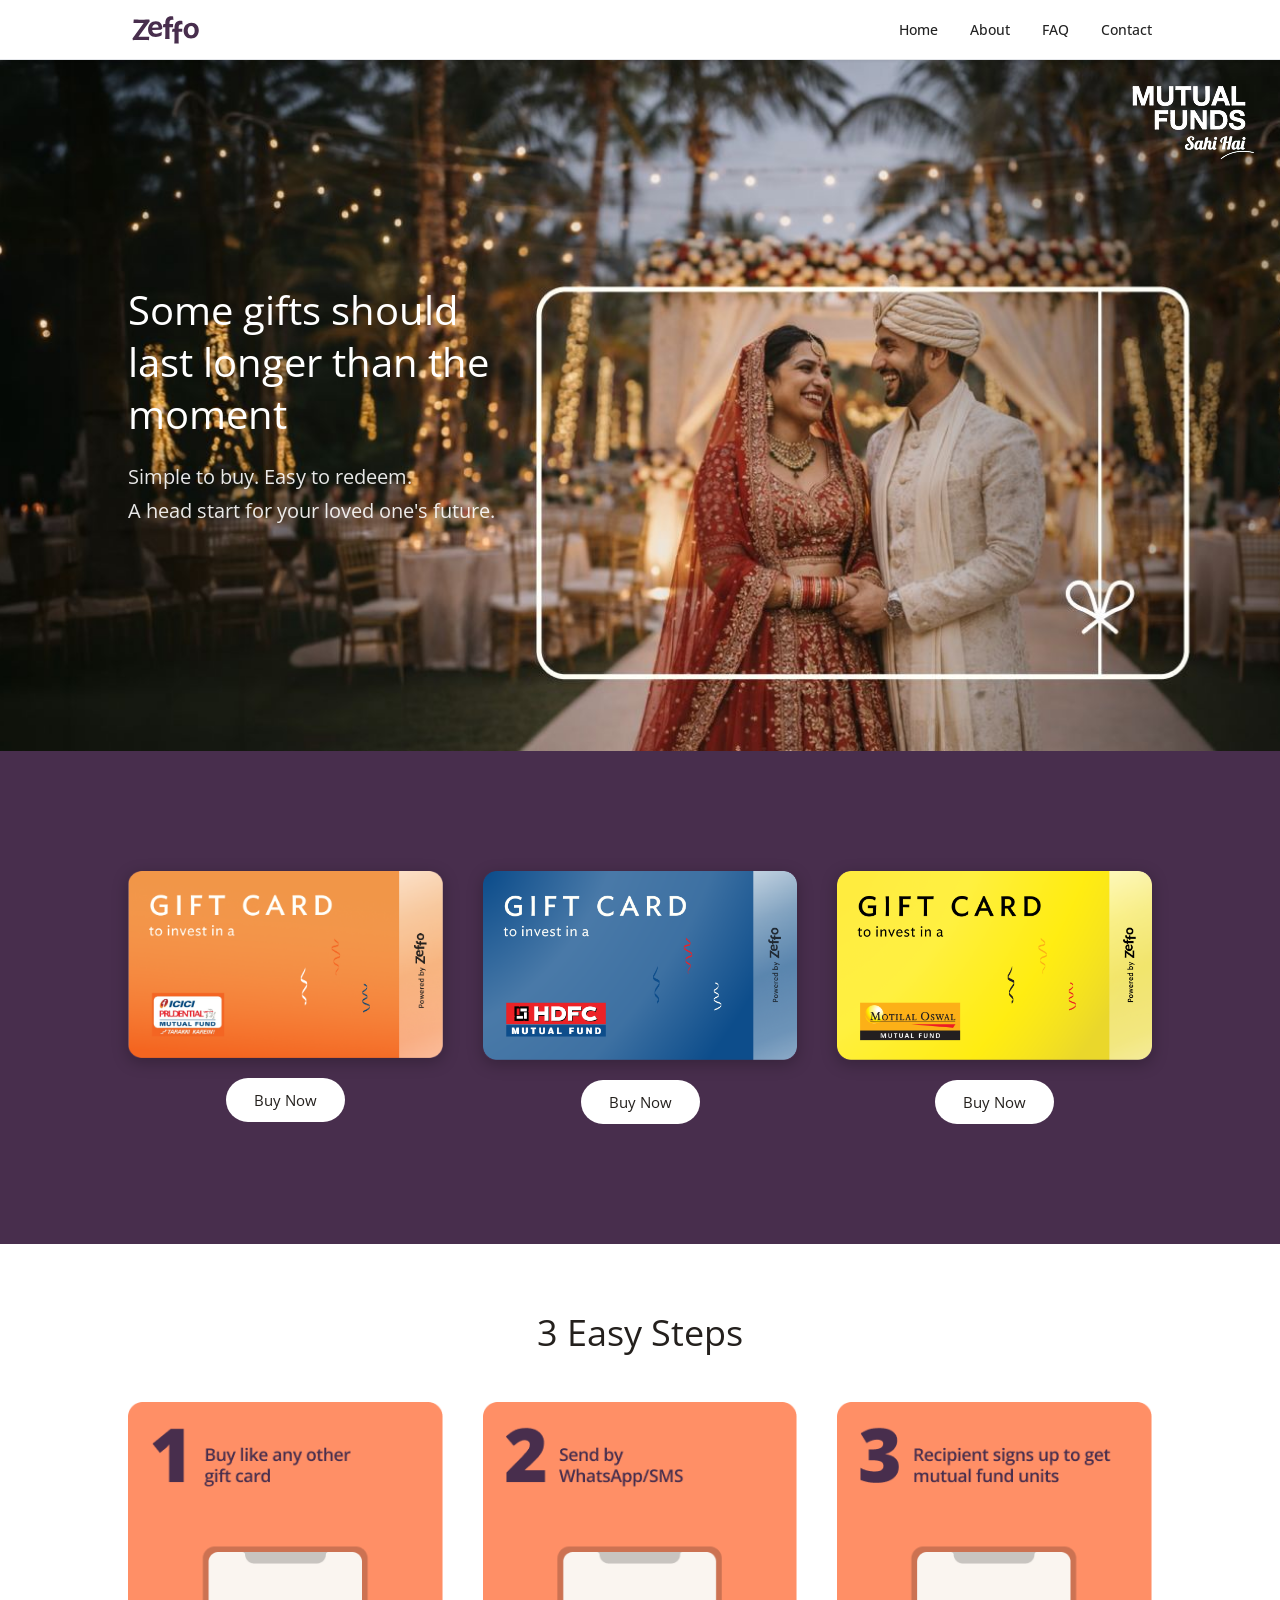
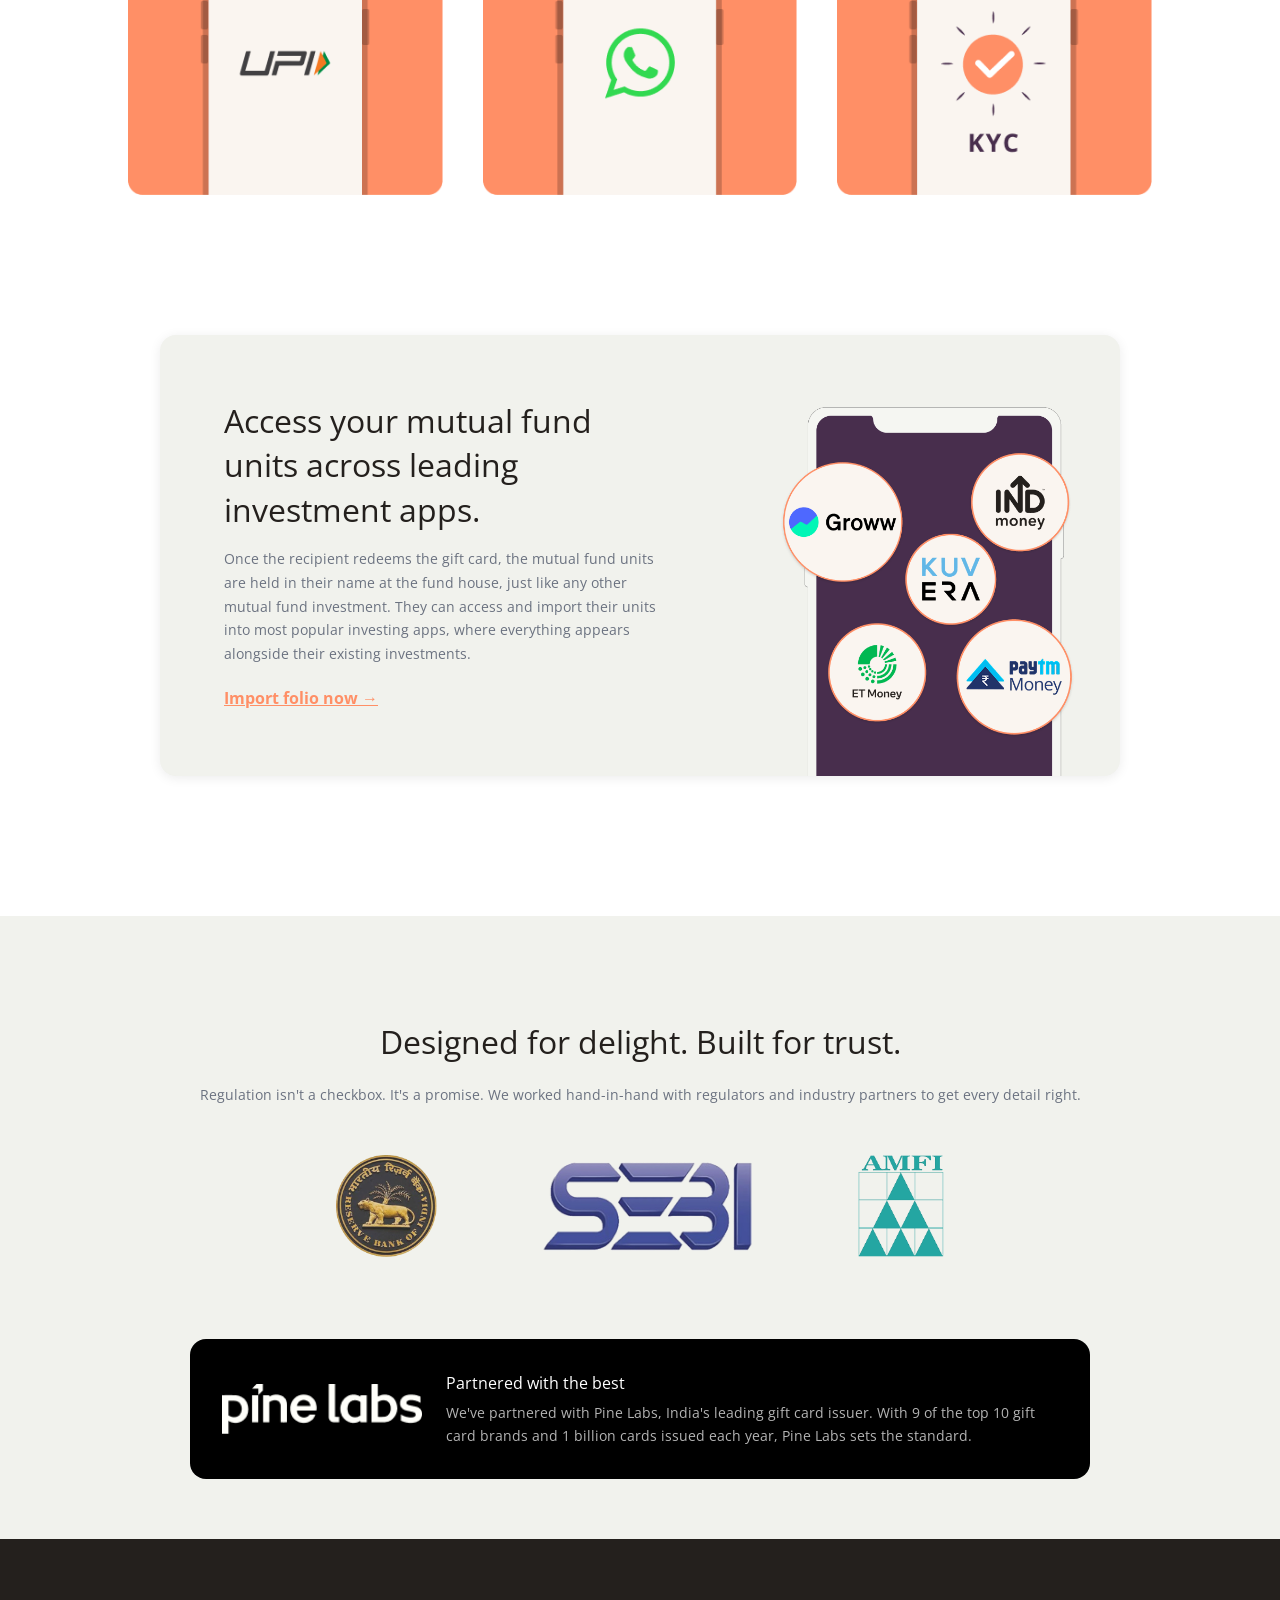
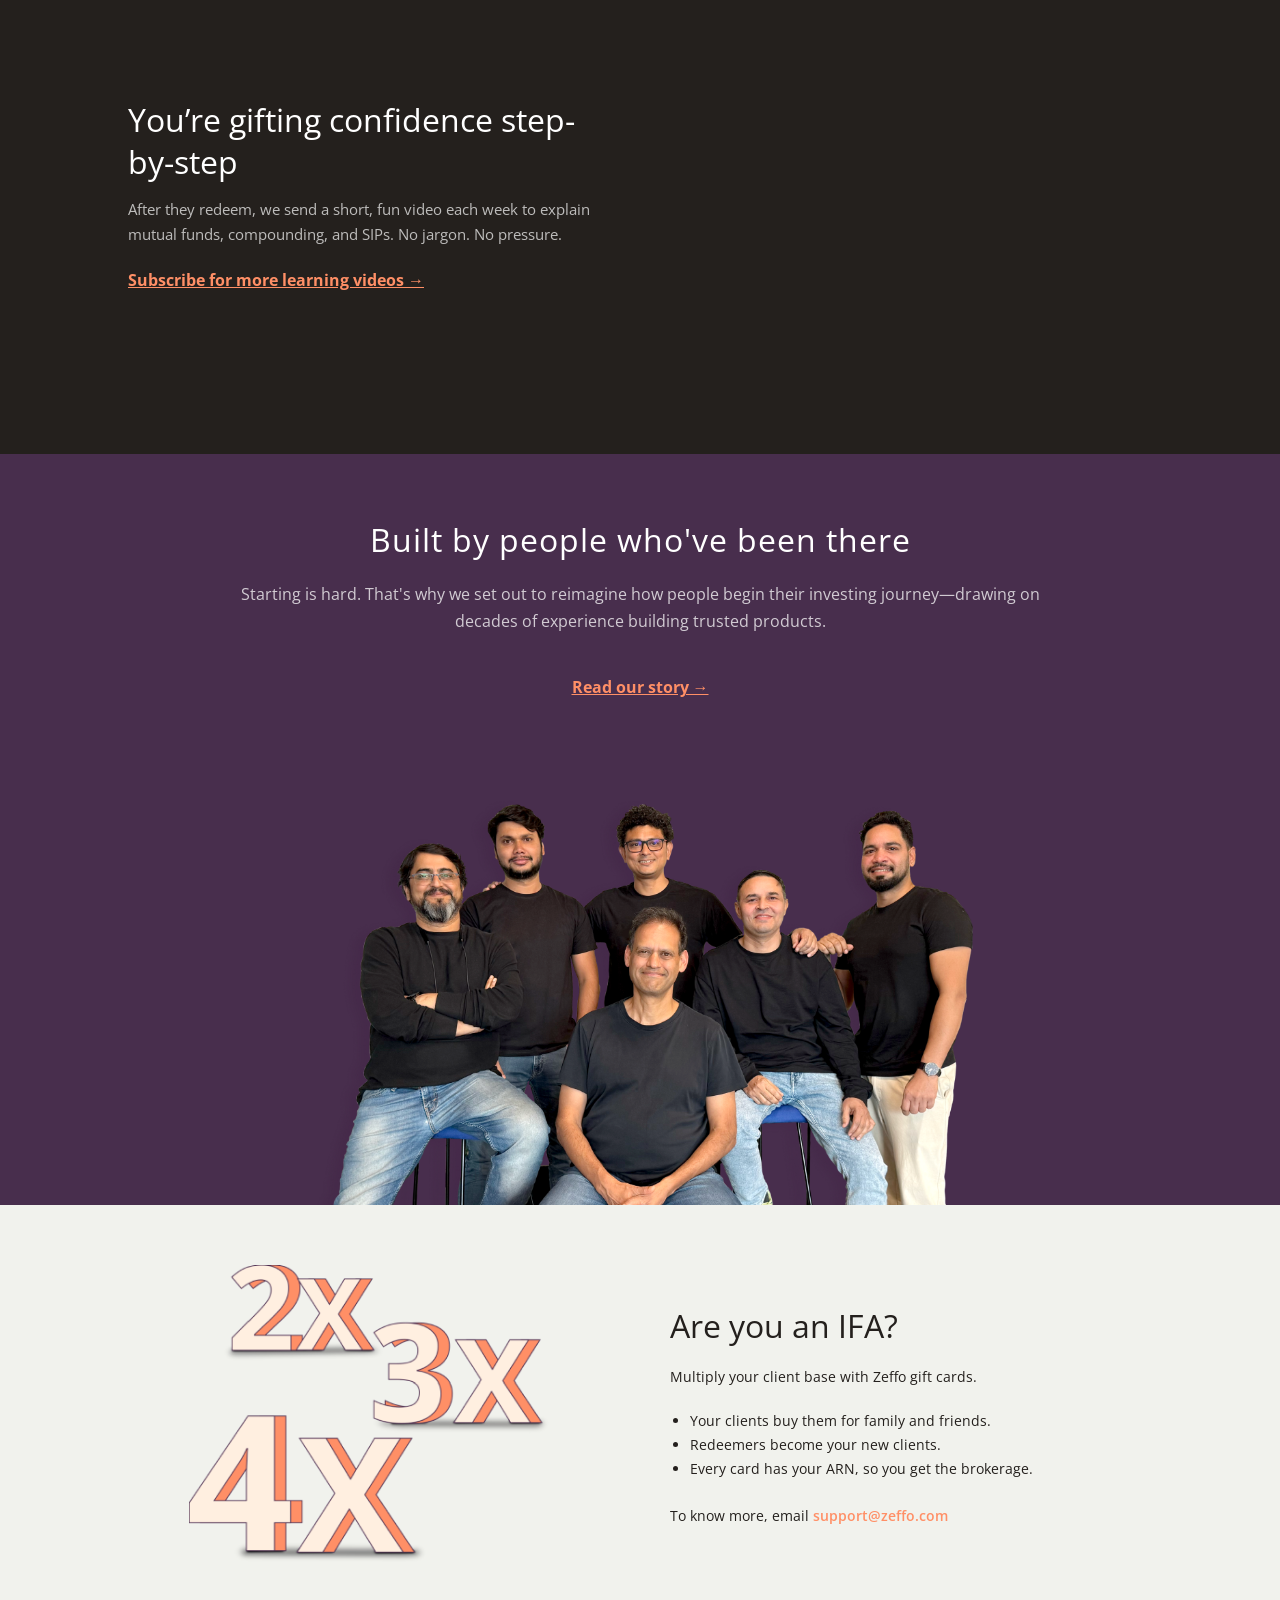
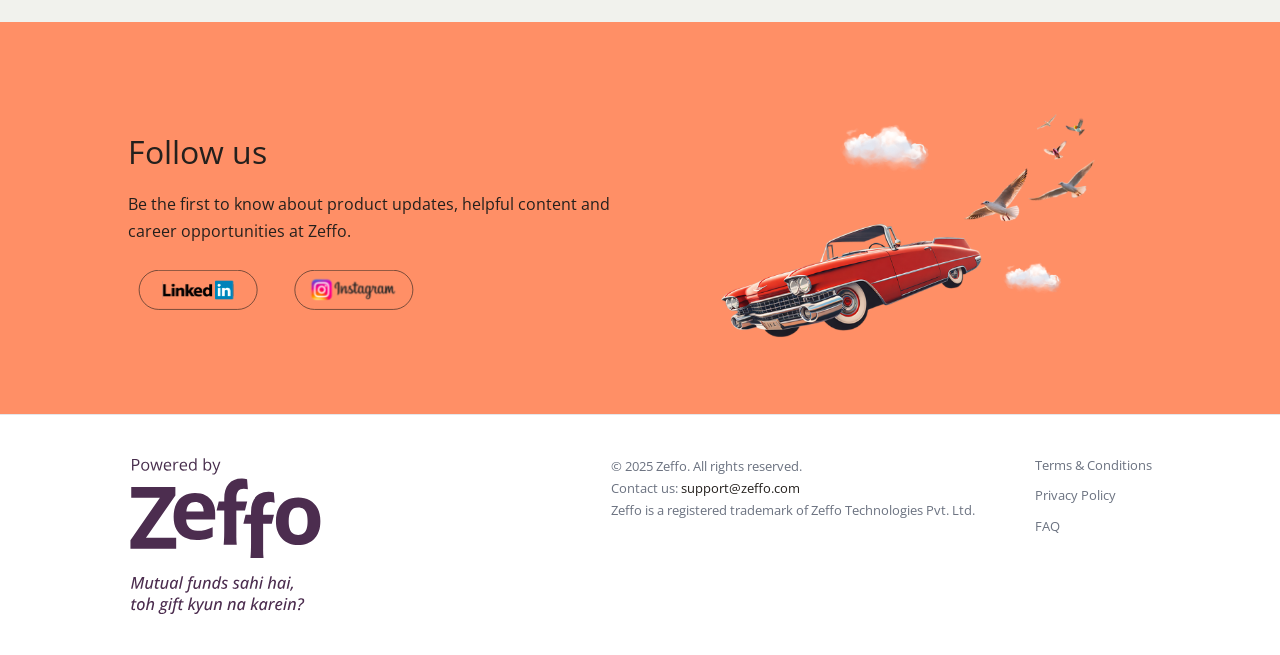
==== index.html @ cdab0976 "changes" ====
<!DOCTYPE html>
<html lang="en">
<head>
  <meta charset="UTF-8">
  <meta name="viewport" content="width=device-width, initial-scale=1.0">
  <title>Zeffo — Mutual Fund Gift Cards</title>
  <meta name="description" content="Gift the power of investing. Zeffo lets you gift mutual fund units to your loved ones.">
  <link rel="preconnect" href="https://fonts.googleapis.com">
  <link rel="preconnect" href="https://fonts.gstatic.com" crossorigin>
  <link rel="stylesheet" href="https://fonts.googleapis.com/css2?family=Open+Sans:wght@300;400;500;600;700&display=swap">
  <link rel="stylesheet" href="css/style.css">
</head>
<body>

  <!-- Header -->
  <header class="header" role="banner">
    <div class="header__container">
      <a href="index.html" class="header__logo" aria-label="Zeffo Home">
        <img src="assets/images/logo.svg" alt="Zeffo" height="36">
      </a>

      <button class="header__menu-btn" aria-label="Open menu" aria-expanded="false" aria-controls="nav-menu">
        <span class="header__menu-icon"></span>
      </button>

      <nav class="header__nav" id="nav-menu" role="navigation" aria-label="Main navigation">
        <ul class="header__nav-list">
          <li><a href="index.html" class="header__nav-link header__nav-link--active">Home</a></li>
          <li><a href="about.html" class="header__nav-link">About</a></li>
          <li><a href="faqs.html" class="header__nav-link">FAQ</a></li>
          <li><a href="contact.html" class="header__nav-link">Contact</a></li>
        </ul>
      </nav>
    </div>
  </header>

  <main>
    <!-- Hero Section -->
    <section class="hero">
      <div class="hero__bg">
        <picture class="hero__bg-img hero__bg-img--active">
          <source media="(max-width: 767px)" srcset="assets/images/banner_1_mobile.jpg">
          <source media="(max-width: 1024px)" srcset="assets/images/banner_1_tab.jpg">
          <img src="assets/images/banner_1.jpeg" alt="">
        </picture>
        <picture class="hero__bg-img">
          <source media="(max-width: 767px)" srcset="assets/images/banner_2_mobile.jpg">
          <source media="(max-width: 1024px)" srcset="assets/images/banner_2_tab.jpg">
          <img src="assets/images/banner_2.jpeg" alt="">
        </picture>
        <picture class="hero__bg-img">
          <source media="(max-width: 767px)" srcset="assets/images/banner_3_mobile.jpg">
          <source media="(max-width: 1024px)" srcset="assets/images/banner_3_tab.jpg">
          <img src="assets/images/banner_3.jpeg" alt="">
        </picture>
        <picture class="hero__bg-img">
          <source media="(max-width: 767px)" srcset="assets/images/banner_4_mobile.jpg">
          <source media="(max-width: 1024px)" srcset="assets/images/banner_4_tab.jpg">
          <img src="assets/images/banner_4.jpeg" alt="">
        </picture>
      </div>
      <img src="assets/images/shi_he.png" alt="" class="hero__badge">
      <div class="hero__content">
        <h1 class="hero__title">Some gifts should <br>last longer than the moment</h1>
        <p class="hero__subtitle">Simple to buy. Easy to redeem. <br>A head start for your loved one's future.</p>
      </div>
    </section>

    <!-- Gift Cards Section -->
    <section class="giftcards">
      <div class="giftcards__container">
        <div class="giftcards__grid">
          <div class="giftcards__item">
            <img src="assets/images/ipru_gc.png" alt="ICICI Prudential Mutual Fund Gift Card" class="giftcards__image">
            <a href="#" class="btn btn--primary">Buy Now</a>
          </div>
          <div class="giftcards__item">
            <img src="assets/images/hdfc_gc.png" alt="HDFC Mutual Fund Gift Card" class="giftcards__image">
            <a href="#" class="btn btn--primary">Buy Now</a>
          </div>
          <div class="giftcards__item">
            <img src="assets/images/mo_gc.png" alt="Motilal Oswal Mutual Fund Gift Card" class="giftcards__image">
            <a href="#" class="btn btn--primary">Buy Now</a>
          </div>
        </div>
      </div>
    </section>

    <!-- Steps Section -->
    <section class="steps">
      <div class="steps__container">
        <h2 class="steps__heading">3 Easy Steps</h2>
        <div class="steps__grid">
          <div class="steps__item">
            <img src="assets/images/step_1.png" alt="Step 1 — Choose a gift card" class="steps__image">
          </div>
          <div class="steps__item">
            <img src="assets/images/step_2.png" alt="Step 2 — Personalise and pay" class="steps__image">
          </div>
          <div class="steps__item">
            <img src="assets/images/step_3.png" alt="Step 3 — Send to your loved one" class="steps__image">
          </div>
        </div>
      </div>
    </section>

    <!-- Info Card Section -->
    <section class="infocard">
      <div class="infocard__card">
        <div class="infocard__text">
          <h3 class="infocard__subtitle">Access your mutual fund units across leading investment apps.</h3>
          <p class="infocard__desc">Once the recipient redeems the gift card, the mutual fund units are held in their name at the fund house, just like any other mutual fund investment. They can access and import their units into most popular investing apps, where everything appears alongside their existing investments.</p>
          <a href="#" class="infocard__cta">Import folio now &rarr;</a>
        </div>
        <div class="infocard__image">
          <img src="assets/images/fintech_apps.png" alt="Info illustration">
        </div>
      </div>
    </section>

    <!-- Trust Section -->
    <section class="trust">
      <div class="trust__container">
        <h2 class="trust__heading">Designed for delight. Built for trust.</h2>
        <p class="trust__subheading">Regulation isn't a checkbox. It's a promise. We worked hand-in-hand with regulators and industry partners to get every detail right.</p>
        <div class="trust__logos">
          <div class="trust__logo-item">
            <img src="assets/images/rbi_logo.png" alt="Reserve Bank of India">
          </div>
          <div class="trust__logo-item">
            <img src="assets/images/sebi_logo.png" alt="Securities and Exchange Board of India">
          </div>
          <div class="trust__logo-item">
            <img src="assets/images/amfi_logo.png" alt="Association of Mutual Funds in India">
          </div>
        </div>
        <div class="partners">
          <div class="pine-labs-logo">
            <img src="assets/images/pine_labs_logo.png" alt="Pine Labs">
          </div>
          <div>
            <h3>Partnered with the best</h3>
            <p>We've partnered with Pine Labs, India's leading gift card issuer. With 9 of the top 10 gift card brands and 1 billion cards issued each year, Pine Labs sets the standard.</p>
          </div>
        </div>
      </div>
    </section>

    <!-- Video Section -->
    <section class="video-section">
      <div class="video-section__container">
        <div class="video-section__text">
          <h2 class="video-section__heading">You’re gifting confidence step-by-step</h2>
          <p class="video-section__subheading">After they redeem, we send a short, fun video each week to explain mutual funds, compounding, and SIPs. No jargon. No pressure.</p>
          <a href="#" class="video-section__cta">Subscribe for more learning videos &rarr;</a>
        </div>
        <div class="video-section__player">
          <iframe src="https://www.youtube.com/embed/dQw4w9WgXcQ" title="Zeffo product walkthrough" frameborder="0" allow="accelerometer; autoplay; clipboard-write; encrypted-media; gyroscope; picture-in-picture" allowfullscreen></iframe>
        </div>
      </div>
    </section>

    <!-- Team Section -->
    <section class="team">
      <div class="team__container">
        <h2 class="team__heading">Built by people who've been there</h2>
        <p class="team__desc">Starting is hard. That's why we set out to reimagine how people begin their investing journey—drawing on decades of experience building trusted products.</p>
        <a href="#" class="team-section__cta">Read our story &rarr;</a>
        <div class="team__image">
          <img src="assets/images/team.png" alt="The Zeffo team">
        </div>
      </div>
    </section>

    <!-- Multiplier Section -->
    <section class="multiplier">
      <div class="multiplier__container">
        <div class="multiplier__image">
          <img src="assets/images/2x_3x_4x.png" alt="2x 3x 4x potential growth">
        </div>
        <div class="multiplier__text">
          <h2 class="multiplier__heading">Are you an IFA?</h2>
          <p class="multiplier__intro">Multiply your client base with Zeffo gift cards.</p>
          <ul class="multiplier__list">
            <li>Your clients buy them for family and friends.</li>
            <li>Redeemers become your new clients.</li>
            <li>Every card has your ARN, so you get the brokerage.</li>
          </ul>
          <p class="multiplier__footer">To know more, email <a href="mailto:support@zeffo.com">support@zeffo.com</a></p>
        </div>
      </div>
    </section>

    <!-- Follow Us Section -->
    <section class="follow">
      <div class="follow__container">
        <div class="follow__text">
          <h2 class="follow__heading">Follow us</h2>
          <p class="follow__desc">Be the first to know about product updates, helpful content and career opportunities at Zeffo.</p>
          <div class="follow__socials">
            <a href="https://www.linkedin.com/company/zeffo" target="_blank" rel="noopener noreferrer" class="follow__social-link" aria-label="Follow Zeffo on LinkedIn">
              <img src="assets/images/linkedin.svg" alt="LinkedIn">
            </a>
            <a href="https://www.instagram.com/zeffo" target="_blank" rel="noopener noreferrer" class="follow__social-link" aria-label="Follow Zeffo on Instagram">
              <img src="assets/images/instagram.svg" alt="Instagram">
            </a>
          </div>
        </div>
        <div class="follow__image">
          <img src="assets/images/flying_car.png" alt="Flying car illustration">
        </div>
      </div>
    </section>
  </main>

  <!-- Footer -->
  <footer class="footer">
    <div class="footer__container">
      <div class="footer__logo">
        <img src="assets/images/logo_tagline.svg" alt="Zeffo — Gift the power of investing">
      </div>
      <div class="footer__right">
        <div class="footer__info">
          <p class="footer__copyright">&copy; 2025 Zeffo. All rights reserved.</p>
          <p class="footer__contact">Contact us: <a href="mailto:support@zeffo.com">support@zeffo.com</a></p>
          <p class="footer__trademark">Zeffo is a registered trademark of Zeffo Technologies Pvt. Ltd.</p>
        </div>
        <div class="footer__links">
          <a href="tnc.html">Terms &amp; Conditions</a>
          <a href="privacy.html">Privacy Policy</a>
          <a href="faqs.html">FAQ</a>
        </div>
      </div>
    </div>
  </footer>

  <script src="js/main.js"></script>
</body>
</html>
---- css/style.css ----
/* ============================================
   CSS Reset & Base
   ============================================ */

*,
*::before,
*::after {
  margin: 0;
  padding: 0;
  box-sizing: border-box;
}

:root {
  /* Colors */
  --color-primary: #1a73e8;
  --color-primary-dark: #1557b0;
  --color-text: #24201d;
  --color-text-light: #6b7280;
  --color-white: #ffffff;
  --color-bg: #ffffff;
  --color-border: #e5e7eb;
  --color-gray: #f1f2ed;
  --color-accent: #ff8f66;
  --color-accent-dark: #e67a50;

  /* Header */
  --header-height: 60px;

  /* Typography */
  --font-family: 'Open Sans', sans-serif;

  /* Spacing */
  --container-max: 100%;
  --container-padding: 10%;
}

html {
  font-size: 16px;
  -webkit-text-size-adjust: 100%;
}

body {
  font-family: var(--font-family);
  color: var(--color-text);
  background-color: var(--color-bg);
  line-height: 1.6;
}

a {
  text-decoration: none;
  color: inherit;
}

ul {
  list-style: none;
}

img {
  max-width: 100%;
  height: auto;
  display: block;
}

/* ============================================
   Buttons
   ============================================ */

.btn {
  display: inline-block;
  font-family: var(--font-family);
  font-size: 0.938rem;
  font-weight: 400;
  text-align: center;
  border: none;
  border-radius: 6px;
  padding: 10px 28px;
  cursor: pointer;
  transition: background-color 0.2s ease, transform 0.1s ease;
}

.btn:focus-visible {
  outline: 2px solid var(--color-white);
  outline-offset: 3px;
}

.btn--primary {
  background-color: var(--color-white);
  color: var(--color-text);
  border-radius: 50px;
}

.btn--primary:hover {
  background-color: var(--color-border);
}

.btn:active {
  transform: scale(0.97);
}

/* ============================================
   Header
   ============================================ */

.header {
  position: sticky;
  top: 0;
  z-index: 1000;
  height: var(--header-height);
  background-color: var(--color-white);
  border-bottom: 1px solid var(--color-border);
  box-shadow: 0 1px 3px rgba(0, 0, 0, 0.06);
}

.header__container {
  max-width: var(--container-max);
  margin: 0 auto;
  padding: 0 var(--container-padding);
  height: 100%;
  display: flex;
  align-items: center;
  justify-content: space-between;
}

/* Logo */

.header__logo {
  display: flex;
  align-items: center;
  flex-shrink: 0;
}

.header__logo img {
  height: 36px;
  width: auto;
}

/* Desktop nav */

.header__nav-list {
  display: flex;
  align-items: center;
  gap: 32px;
}

.header__nav-link {
  font-size: 14px;
  font-weight: 500;
  color: #222222;
  padding: 4px 0;
  text-decoration: none;
}

.header__nav-link:hover,
.header__nav-link:focus-visible {
  color: #222222;
}

.header__nav-link--active {
  color: #222222;
}

/* Focus styles for accessibility */

.header__nav-link:focus-visible {
  outline: 2px solid var(--color-primary);
  outline-offset: 4px;
  border-radius: 2px;
}

/* Hamburger button — hidden on desktop */

.header__menu-btn {
  display: none;
  background: none;
  border: none;
  cursor: pointer;
  padding: 8px;
  z-index: 1001;
  -webkit-tap-highlight-color: transparent;
}

.header__menu-icon,
.header__menu-icon::before,
.header__menu-icon::after {
  display: block;
  width: 24px;
  height: 2px;
  background-color: var(--color-text);
  border-radius: 2px;
  transition: transform 0.3s ease, opacity 0.3s ease;
}

.header__menu-icon {
  position: relative;
}

.header__menu-icon::before,
.header__menu-icon::after {
  content: '';
  position: absolute;
  left: 0;
}

.header__menu-icon::before {
  top: -7px;
}

.header__menu-icon::after {
  top: 7px;
}

/* Hamburger → X animation */

.header__menu-btn[aria-expanded="true"] .header__menu-icon {
  background-color: transparent;
}

.header__menu-btn[aria-expanded="true"] .header__menu-icon::before {
  top: 0;
  transform: rotate(45deg);
}

.header__menu-btn[aria-expanded="true"] .header__menu-icon::after {
  top: 0;
  transform: rotate(-45deg);
}

/* ============================================
   Hero Section
   ============================================ */

.hero {
  height: 54vw;
  max-height: calc(100vh - var(--header-height));
  position: relative;
  display: flex;
  align-items: center;
  overflow: hidden;
}

.hero__bg {
  position: absolute;
  inset: 0;
  z-index: 0;
}

.hero__bg-img {
  position: absolute;
  inset: 0;
  width: 100%;
  height: 100%;
  object-fit: cover;
  opacity: 0;
  transition: opacity 3s ease;
}

.hero__bg-img img {
  width: 100%;
  height: 100%;
  object-fit: cover;
}

.hero__bg-img--active {
  opacity: 1;
}

.hero__badge {
  position: absolute;
  top: 20px;
  right: 20px;
  width: 135px;
  height: auto;
  z-index: 2;
}

.hero__content {
  position: relative;
  z-index: 1;
  max-width: var(--container-max);
  margin: 0 auto;
  padding: 60px var(--container-padding);
  width: 100%;
}

.hero__title {
  font-size: 40px;
  font-weight: 400;
  line-height: 1.3;
  color: var(--color-white);
  max-width: 40%;
  margin-bottom: 20px;
}

.hero__subtitle {
  font-size: 20px;
  font-weight: 400;
  line-height: 1.7;
  color: var(--color-white);
  max-width: 50%;
  opacity: 0.9;
}

/* ============================================
   Gift Cards Section
   ============================================ */

.giftcards {
  background-color: #482e4d;
  padding: min(120px, 10vw) 0;
}

.giftcards__container {
  max-width: var(--container-max);
  margin: 0 auto;
  padding: 0 var(--container-padding);
}

.giftcards__grid {
  display: flex;
  justify-content: center;
  align-items: stretch;
  gap: 40px;
}

.giftcards__item {
  display: flex;
  flex-direction: column;
  align-items: center;
  gap: 20px;
  flex: 1;
  max-width: 320px;
}

.giftcards__image {
  width: 100%;
  border-radius: 12px;
  box-shadow: 0 4px 16px rgba(0, 0, 0, 0.25);
}

/* ============================================
   Steps Section
   ============================================ */

.steps {
  background-color: var(--color-white);
  padding: 60px 0;
}

.steps__container {
  max-width: var(--container-max);
  margin: 0 auto;
  padding: 0 var(--container-padding);
}

.steps__heading {
  text-align: center;
  font-size: 36px;
  font-weight: 400;
  color: var(--color-text);
  margin-bottom: 40px;
}

.steps__grid {
  display: flex;
  justify-content: center;
  align-items: flex-start;
  gap: 40px;
}

.steps__item {
  flex: 1;
  max-width: 320px;
}

.steps__image {
  width: 100%;
  border-radius: 12px;
}

/* ============================================
   Info Card Section
   ============================================ */

.infocard {
  padding: 80px 0 140px;
  background-color: var(--color-white);
  display: flex;
  justify-content: center;
}

.infocard__card {
  width: 80%;
  max-width: 960px;
  background-color: var(--color-gray);
  border-radius: 16px;
  box-shadow: 0 2px 12px rgba(0, 0, 0, 0.08);
  display: flex;
  align-items: stretch;
  overflow: hidden;
}

.infocard__text {
  flex: 1;
  padding: 64px;
}

.infocard__subtitle {
  font-size: 32px;
  font-weight: 400;
  color: var(--color-text);
  margin-bottom: 14px;
  line-height: 1.4;
}

.infocard__desc {
  font-size: 14px;
  line-height: 1.7;
  color: var(--color-text-light);
  margin-bottom: 20px;
}

.infocard__cta {
  font-size: 16px;
  font-weight: 700;
  color: var(--color-accent);
  text-decoration: underline;
  transition: color 0.2s ease;
}

.infocard__cta:hover {
  color: var(--color-accent-dark);
}

.infocard__cta:focus-visible {
  outline: 2px solid var(--color-primary);
  outline-offset: 3px;
  border-radius: 2px;
}

.infocard__image {
  flex: 0 0 40%;
  position: relative;
  overflow: hidden;
}

.infocard__image img {
  width: 100%;
  position: absolute;
  bottom: -15vw;
  left: 0;
  border-radius: 8px;
}

/* ============================================
   Trust Section
   ============================================ */

.trust {
  padding: 100px 0 60px;
  background-color: var(--color-gray);
}

.trust__container {
  max-width: var(--container-max);
  margin: 0 auto;
  padding: 0 var(--container-padding);
  text-align: center;
}

.trust__heading {
  font-size: 32px;
  font-weight: 400;
  color: var(--color-text);
  margin-bottom: 16px;
}

.trust__subheading {
  font-size: 14px;
  line-height: 1.7;
  color: var(--color-text-light);
  margin: 0 auto 48px;
}

.trust__logos {
  display: flex;
  justify-content: center;
  align-items: center;
  gap: 102px;
  flex-wrap: wrap;
}

.trust__logo-item {
  display: flex;
  align-items: center;
  justify-content: center;
}

.trust__logo-item img {
  height: 102px;
  width: auto;
  object-fit: contain;
  opacity: 0.85;
  transition: opacity 0.2s ease;
}

.trust__logo-item img:hover {
  opacity: 1;
}

/* Partner subsection */

.partners {
  display: flex;
  align-items: center;
  gap: 24px;
  margin-top: 82px;
  padding: 32px;
  background-color: #000000;
  border-radius: 16px;
  max-width: 900px;
  margin-left: auto;
  margin-right: auto;
  text-align: left;
}

.pine-labs-logo {
  flex-shrink: 0;
}

.pine-labs-logo img {
  width: 200px;
  height: auto;
}

.partners h3 {
  font-size: 16px;
  font-weight: 400;
  color: var(--color-white);
  margin-bottom: 6px;
}

.partners p {
  font-size: 14px;
  line-height: 1.6;
  color: rgba(255, 255, 255, 0.7);
}

/* ============================================
   Video Section
   ============================================ */

.video-section {
  background-color: #24201d;
  padding: min(120px, 10vw) 0;
  /* max-height: 425px; */
}

.video-section__container {
  max-width: var(--container-max);
  margin: 0 auto;
  padding: 0 var(--container-padding);
  display: flex;
  align-items: center;
  gap: 48px;
  height: 100%;
}

.video-section__text {
  flex: 1;
}

.video-section__heading {
  font-size: 32px;
  font-weight: 400;
  color: var(--color-white);
  margin-bottom: 14px;
  line-height: 1.3;
}

.video-section__subheading {
  font-size: 15px;
  line-height: 1.7;
  color: rgba(255, 255, 255, 0.7);
  margin-bottom: 20px;
}

.video-section__cta {
  font-size: 16px;
  font-weight: 700;
  color: var(--color-accent);
  text-decoration: underline;
  transition: color 0.2s ease;
}

.video-section__cta:hover {
  color: var(--color-accent-dark);
}

.video-section__cta:focus-visible {
  outline: 2px solid var(--color-primary);
  outline-offset: 3px;
  border-radius: 2px;
}

.video-section__player {
  flex: 1;
  border-radius: 12px;
  overflow: hidden;
  aspect-ratio: 16 / 9;
  max-height: 300px;
}

.video-section__player iframe {
  width: 100%;
  height: 100%;
  display: block;
}

/* ============================================
   Team Section
   ============================================ */

.team {
  background-color: #482e4d;
  padding: 60px 0 0;
}

.team__container {
  max-width: var(--container-max);
  margin: 0 auto;
  padding: 0 var(--container-padding);
  text-align: center;
}

.team__heading {
  font-size: 32px;
  font-weight: 400;
  color: var(--color-white);
  margin-bottom: 16px;
  letter-spacing: 1px;
}

.team__desc {
  font-size: 16px;
  line-height: 1.7;
  color: rgba(255, 255, 255, 0.75);
  max-width: 800px;
  margin: 0 auto 40px;
}

.team-section__cta {
  font-size: 16px;
  font-weight: 700;
  color: var(--color-accent);
  text-decoration: underline;
  display: inline-block;
  margin-bottom: 40px;
  transition: color 0.2s ease;
}

.team-section__cta:hover {
  color: var(--color-accent-dark);
}

.team__image {
  max-width: 720px;
  margin: 0 auto;
}

.team__image img {
  width: 100%;
  border-radius: 12px;
}

/* ============================================
   Multiplier Section
   ============================================ */

.multiplier {
  padding: 60px 0;
  background-color: var(--color-gray);
}

.multiplier__container {
  max-width: var(--container-max);
  margin: 0 auto;
  padding: 0 var(--container-padding);
  display: flex;
  align-items: center;
  gap: 60px;
}

.multiplier__image {
  flex: 1;
  display: flex;
  justify-content: center;
}

.multiplier__image img {
  max-width: 360px;
  width: 100%;
}

.multiplier__text {
  flex: 1;
}

.multiplier__heading {
  font-size: 32px;
  font-weight: 400;
  color: var(--color-text);
  margin-bottom: 14px;
}

.multiplier__intro {
  font-size: 14px;
  line-height: 1.7;
  color: var(--color-text);
  margin-bottom: 20px;
}

.multiplier__list {
  list-style: disc;
  padding-left: 20px;
  margin-bottom: 24px;
}

.multiplier__list li {
  font-size: 14px;
  line-height: 1.7;
  color: var(--color-text);
}

.multiplier__footer {
  font-size: 14px;
  color: var(--color-text);
}

.multiplier__footer a {
  color: var(--color-accent);
  font-weight: 600;
  transition: color 0.2s ease;
}

.multiplier__footer a:hover {
  color: var(--color-accent-dark);
}

/* ============================================
   Follow Us Section
   ============================================ */

.follow {
  background-color: var(--color-accent);
  padding: 60px 0;
}

.follow__container {
  max-width: var(--container-max);
  margin: 0 auto;
  padding: 0 var(--container-padding);
  display: flex;
  align-items: center;
  gap: 48px;
}

.follow__text {
  flex: 1;
}

.follow__heading {
  font-size: 32px;
  font-weight: 400;
  color: var(--color-text);
  margin-bottom: 14px;
}

.follow__desc {
  font-size: 16px;
  line-height: 1.7;
  color: var(--color-text);
  margin-bottom: 24px;
}

.follow__socials {
  display: flex;
  gap: 16px;
}

.follow__social-link {
  display: inline-block;
  transition: transform 0.2s ease;
}

.follow__social-link img {
  width: 140px;
  height: 40px;
}

.follow__social-link:hover {
  transform: translateY(-2px);
}

.follow__social-link:focus-visible {
  outline: 2px solid var(--color-white);
  outline-offset: 3px;
  border-radius: 4px;
}

.follow__image {
  flex: 1;
  display: flex;
  justify-content: center;
}

.follow__image img {
  max-width: 380px;
  width: 100%;
}

/* ============================================
   Footer
   ============================================ */

.footer {
  background-color: var(--color-white);
  padding: 40px 0;
  border-top: 1px solid var(--color-border);
}

.footer__container {
  max-width: var(--container-max);
  margin: 0 auto;
  padding: 0 var(--container-padding);
  display: flex;
  align-items: flex-start;
  justify-content: space-between;
  gap: 48px;
}

.footer__logo img {
  height: 160px;
  width: auto;
}

.footer__right {
  display: flex;
  gap: 60px;
}

.footer__info p {
  font-size: 13px;
  line-height: 1.7;
  color: var(--color-text-light);
}

.footer__info a {
  color: var(--color-text);
  transition: color 0.2s ease;
}

.footer__info a:hover {
  color: var(--color-primary);
}

.footer__links {
  display: flex;
  flex-direction: column;
  gap: 10px;
}

.footer__links a {
  font-size: 13px;
  color: var(--color-text-light);
  transition: color 0.2s ease;
}

.footer__links a:hover {
  color: var(--color-primary);
}

.footer__links a:focus-visible {
  outline: 2px solid var(--color-primary);
  outline-offset: 3px;
  border-radius: 2px;
}

/* ============================================
   About Page
   ============================================ */

.about-banner {
  background-image: url('../assets/images/bg1.svg');
  background-size: cover;
  background-position: center;
  background-repeat: no-repeat;
  padding: 4vw 0;
}

.about-banner__container {
  max-width: var(--container-max);
  margin: 0 auto;
  padding: 0 var(--container-padding);
  display: flex;
  align-items: center;
  padding-right: 2vw;
  gap: 48px;
}

.about-banner__text {
  flex: 0 1 42%;
}

.about-banner__heading {
  font-size: 40px;
  font-weight: 700;
  color: var(--color-white);
  margin-bottom: 24px;
}

.about-banner__line {
  font-size: 20px;
  line-height: 1.6;
  color: rgba(255, 255, 255, 0.9);
}

.about-banner__line--highlight {
  font-weight: 700;
  color: var(--color-accent);
}

.about-banner__image {
  flex: 1;
  display: flex;
  justify-content: center;
}

.about-banner__image img {
  max-width: 800px;
  width: 47vw;
  border-radius: 12px;
}

/* Senior Team */

.senior-team {
  background-color: #f1f2ed;
  padding: 60px 0;
  text-align: center;
}

.senior-team__container {
  max-width: var(--container-max);
  margin: 0 auto;
  padding: 0 var(--container-padding);
}

.senior-team__heading {
  font-size: 40px;
  font-weight: 400;
  color: var(--color-text);
  margin-bottom: 20px;
}

.senior-team__desc {
  font-size: 20px;
  line-height: 1.8;
  color: var(--color-text);
  max-width: 600px;
  margin: 0 auto 12px;
}

.senior-team__desc em {
  font-style: italic;
  color: var(--color-text);
}

.senior-team__grid {
  display: grid;
  grid-template-columns: repeat(3, 240px);
  justify-content: center;
  gap: 7.5vw;
  margin-top: 48px;
}

.senior-team__member {
  width: 240px;
  height: 240px;
}

.senior-team__photo {
  width: 240px;
  height: 240px;
  border-radius: 50%;
  background-color: #FFB088;
  overflow: hidden;
  margin: 0 auto 12px;
}

.senior-team__photo img {
  width: 125%;
  height: 125%;
  object-fit: cover;
}

.senior-team__name {
  font-size: 14px;
  font-weight: 600;
  color: var(--color-white);
  margin-bottom: 2px;
  position: relative;
  top: -70px;
}

.senior-team__role {
  font-size: 13px;
  color: rgba(255, 255, 255, 0.6);
  position: relative;
  top: -70px;
}
.team__goal {
  margin-top: 5vw;
}

.senior-team__goal {
  font-size: 40px;
  font-weight: 300;
}

/* From the Founder */

.founder {
  background-image: url('../assets/images/bg2.svg');
  background-size: cover;
  background-position: center;
  background-repeat: no-repeat;
  padding: 140px 0;
}

.founder__container {
  max-width: var(--container-max);
  margin: 0 auto;
  padding: 0 var(--container-padding);
  display: flex;
  align-items: flex-start;
  gap: 48px;
}

.founder__image {
  flex: 0 0 280px;
  border-radius: 16px;
  overflow: hidden;
  background: #F1F2ED;
}

.founder__image img {
  width: 100%;
  border-radius: 16px;
}

.founder__text {
  flex: 1;
}

.founder__heading {
  font-size: 40px;
  font-weight: 700;
  color: var(--color-white);
  margin-bottom: 20px;
}

.founder__desc {
  font-size: 16px;
  line-height: 1.8;
  color: rgba(255, 255, 255, 0.8);
  margin-bottom: 16px;
}

.founder__sign {
  font-size: 15px;
  line-height: 1.8;
  color: rgba(255, 255, 255, 0.9);
  margin-top: 24px;
}

.founder__sign strong {
  color: var(--color-white);
}

/* ============================================
   FAQ Page
   ============================================ */

.faq-hero {
  padding: 60px 0 40px;
  text-align: center;
  background-color: var(--color-white);
}

.faq-hero__title {
  font-size: 36px;
  font-weight: 700;
  color: var(--color-text);
  margin-bottom: 12px;
}

.faq-hero__subtitle {
  font-size: 16px;
  color: var(--color-text-light);
}

/* Quick Help */

.quickhelp {
  display: flex;
  justify-content: center;
  padding: 0 0 48px;
  background-color: var(--color-white);
}

.quickhelp__container {
  max-width: 1120px;
  margin: 0 80px;
  padding: 0 0;
  display: flex;
  justify-content: center;
  gap: 24px;
}

.quickhelp__card {
  flex: 1;
  aspect-ratio: 1 / 1;
  max-width: 540px;
  border: 2px solid var(--color-accent);
  border-radius: 12px;
  padding: 40px;
  display: flex;
  flex-direction: column;
  align-items: center;
  text-align: center;
  justify-content: center;
}

.quickhelp__title {
  font-size: 40px;
  font-weight: 400;
  color: var(--color-text);
}

.quickhelp__divider {
  border: none;
  height: 2px;
  background-color: var(--color-accent);
  margin: 14px 0;
  width: 100%;
}

.quickhelp__desc {
  font-size: 16px;
  line-height: 1.7;
  color: var(--color-text-light);
  flex: 1;
  margin-bottom: 16px;
}

.quickhelp__cta {
  font-size: 16px;
  font-weight: 700;
  color: var(--color-accent);
  text-decoration: underline;
  transition: color 0.2s ease;
}

.quickhelp__cta:hover {
  color: var(--color-accent-dark);
}

.faq {
  padding: 0 0 60px;
  background-color: var(--color-white);
}

.faq__container {
  max-width: 768px;
  margin: 0 auto;
  padding: 0 var(--container-padding);
  box-sizing: content-box;
}

/* Category tabs */

.faq__tabs {
  display: flex;
  border: 2px solid var(--color-accent);
  border-radius: 8px;
  overflow: hidden;
  width: 440px;
  margin: 0 auto 32px;
}

.faq__tab {
  flex: 1;
  background: none;
  text-align: center;
  border: none;
  font-family: var(--font-family);
  font-size: 15px;
  font-weight: 600;
  color: var(--color-text);
  padding: 10px 32px;
  cursor: pointer;
  transition: background-color 0.2s ease, color 0.2s ease;
}

.faq__tab--active {
  background-color: var(--color-accent);
  color: var(--color-white);
}

.faq__tab:focus-visible {
  outline: 2px solid var(--color-primary);
  outline-offset: -2px;
}

.faq__item {
  border-bottom: 1px solid var(--color-border);
}

.faq__question {
  width: 100%;
  background: none;
  border: none;
  padding: 20px 0;
  font-family: var(--font-family);
  font-size: 16px;
  font-weight: 600;
  color: var(--color-text);
  text-align: left;
  cursor: pointer;
  display: flex;
  justify-content: space-between;
  align-items: center;
  gap: 16px;
}

.faq__question:focus-visible {
  outline: 2px solid var(--color-primary);
  outline-offset: -2px;
  border-radius: 4px;
}

.faq__icon {
  width: 10px;
  height: 10px;
  flex-shrink: 0;
  border-left: 2px solid var(--color-text);
  border-bottom: 2px solid var(--color-text);
  transform: rotate(-45deg);
  transition: transform 0.3s ease;
}

.faq__question[aria-expanded="true"] .faq__icon {
  transform: rotate(135deg);
}

.faq__answer {
  max-height: 0;
  overflow: hidden;
  transition: max-height 0.3s ease;
}

.faq__answer p {
  padding: 0 0 20px;
  font-size: 15px;
  line-height: 1.7;
  color: var(--color-text-light);
}

/* ============================================
   FAQ Contact Section
   ============================================ */

.faq-contact {
  padding: 60px 0;
  background-color: var(--color-white);
  text-align: center;
}

.faq-contact__container {
  max-width: 600px;
  margin: 0 auto;
  padding: 0 var(--container-padding);
}

.faq-contact__heading {
  font-size: 32px;
  font-weight: 700;
  color: var(--color-text);
  margin-bottom: 12px;
}

.faq-contact__subheading {
  font-size: 16px;
  line-height: 1.7;
  color: var(--color-text-light);
  margin-bottom: 24px;
}

.faq-contact__cta {
  display: inline-block;
  font-size: 16px;
  font-weight: 600;
  color: var(--color-text);
  text-decoration: none;
  border: 2px solid var(--color-text);
  padding: 10px 28px;
  transition: background-color 0.2s ease, color 0.2s ease;
}

.faq-contact__cta:hover {
  background-color: var(--color-text);
  color: var(--color-white);
}

/* ============================================
   Tablet styles (768px - 1024px)
   ============================================ */

@media (max-width: 1024px) {
  :root {
    --container-padding: 5%;
  }

  /* Hero tablet */

  .hero {
    align-items: flex-start;
    height: 100vw;
  }
  .hero__badge {
    width: 12vw;
    top: 2vw;
    right: 2vw;
  }

  .hero__content {
    padding-top: 12.5vw;
    padding-bottom: 0;
    text-align: center;
  }

  .hero__title {
    font-size: 4.5vw;
    font-weight: 400;
    max-width: 75%;
    justify-self: center;
  }
  .hero__title br {
    display: none;
  }

  .hero__subtitle {
    font-size: 2.3vw;
    font-weight: 400;
    max-width: 100%;
  }
  .hero__subtitle br {
    display: none;
  }

  /* Gift cards tablet */

  .giftcards__grid {
    gap: 24px;
  }

  .giftcards__item {
    max-width: 240px;
  }

  /* Steps tablet */

  .steps__heading {
    font-size: 28px;
  }

  .steps__grid {
    gap: 24px;
  }

  .steps__item {
    max-width: 240px;
  }

  /* Info card tablet */

  .infocard {
    padding: 60px 0 100px;
  }

  .infocard__card {
    width: 90%;
  }

  .infocard__subtitle {
    font-size: 18px;
  }
  
  .infocard__image img {
    bottom: -21vw;
  }

  /* Trust tablet */

  .trust {
    padding: 60px 0 40px;
  }

  .trust__heading {
    font-size: 28px;
  }

  .trust__logos {
    gap: 60px;
  }

  .trust__logo-item img {
    height: 84px;
  }

  .pine-labs-logo img {
    width: 140px;
  }

  /* Video tablet */

  .video-section__heading {
    font-size: 26px;
  }

  .video-section__container {
    gap: 32px;
  }

  /* Team tablet */

  .team__heading {
    font-size: 28px;
  }

  /* Multiplier tablet */

  .multiplier__container {
    gap: 32px;
  }

  .multiplier__heading {
    font-size: 26px;
  }

  .multiplier__image img {
    max-width: 260px;
  }

  /* Follow tablet */

  .follow__heading {
    font-size: 28px;
  }

  .follow__container {
    gap: 32px;
  }

  .follow__image img {
    max-width: 280px;
  }

  /* Footer tablet */

  .footer__logo img {
    height: 120px;
  }

  .footer__right {
    gap: 32px;
  }

  /* About banner tablet */
  .about-banner__container{
    padding: 0 5vw;
  }

  .about-banner__heading {
    font-size: 3.125vw;
  }
  .about-banner__line {
    font-size: 1.562vw;
  }

  .about-banner__image img {
    max-width: 45vw;
  }

  /* Senior team tablet */

  .senior-team__heading {
    font-size: 28px;
  }

  .senior-team__desc {
    font-size: 18px;
  }

  .senior-team__name {
    top: -65px;
    font-size: 12px;
  }

  .senior-team__role {
    font-size: 12px;
    top: -65px;
  }

  .senior-team__grid {
    grid-template-columns: repeat(3, 200px);
  }

  .senior-team__member {
    width: 200px;
    height: 200px;
  }

  .senior-team__photo {
    width: 200px;
    height: 200px;
  }

  .senior-team__goal {
    font-size: 28px;
  }
  /* Goal tablet */

  .about-goal__text {
    font-size: 28px;
  }

  /* Founder tablet */

  .founder__image {
    flex: 0 0 200px;
  }

  .founder__heading {
    font-size: 24px;
  }

  /* Quick help tablet */

  .quickhelp__container {
    margin: 0 auto;
    padding: 0 var(--container-padding);
  }

  .quickhelp__title {
    font-size: 32px;
  }

  /* FAQ tabs tablet */

  .faq__tabs {
    width: 100%;
    max-width: 440px;
  }
}

/* ============================================
   Small tablet styles (below 768px)
   ============================================ */

@media (max-width: 767px) {
  :root {
    --container-padding: 20px;
  }

  .header__menu-btn {
    display: block;
  }

  .header__nav {
    position: fixed;
    top: var(--header-height);
    right: 0;
    bottom: 0;
    left: 0;
    background-color: var(--color-white);
    transform: translateX(100%);
    transition: transform 0.3s ease;
    overflow-y: auto;
  }

  .header__nav.is-open {
    transform: translateX(0);
  }

  .header__nav-list {
    flex-direction: column;
    align-items: stretch;
    gap: 0;
    padding: 16px 0;
  }

  .header__nav-link {
    display: block;
    padding: 14px var(--container-padding);
    font-size: 1rem;
    border-bottom: 1px solid var(--color-border);
  }

  .header__nav-link--active::after {
    display: none;
  }

  /* Hero mobile */
  .hero {
    height: 125vw;
  }
  .hero__title {
    font-size: 5.5vw;
    font-weight: 400;
    max-width: 75%;
    justify-self: center;
  }
  .hero__title br {
    display: none;
  }

  .hero__subtitle {
    font-size: 2.6vw;
    font-weight: 400;
    max-width: 100%;
  }

  /* Gift cards mobile */

  .giftcards__grid {
    flex-direction: column;
    align-items: center;
    gap: 32px;
  }

  .giftcards__item {
    max-width: 280px;
  }

  /* Steps mobile */

  .steps__heading {
    font-size: 26px;
    margin-bottom: 28px;
  }

  .steps__grid {
    flex-direction: column;
    align-items: center;
    gap: 24px;
  }

  .steps__item {
    max-width: 280px;
  }

  /* Info card mobile */

  .infocard__card {
    width: 90%;
    flex-direction: column;
  }

  .infocard__text {
    padding: 28px 24px;
    padding-bottom: 28px;
  }

  .infocard__image {
    flex: none;
    width: 100%;
    height: 110vw;
    max-height: 480px;
    overflow: hidden;
  }

  .infocard__image img {
    display: block;
    position: static;
    width: 480px;
    max-width: 100%;
    height: auto;
    justify-self: center;
  }

  /* Trust mobile */

  .trust {
    padding: 60px 0 40px;
  }

  .trust__heading {
    font-size: 26px;
  }

  .trust__subheading {
    font-size: 15px;
  }

  .trust__logos {
    gap: 48px;
  }

  .trust__logo-item img {
    height: 60px;
  }

  .partners {
    flex-direction: column;
    text-align: center;
    gap: 16px;
    padding: 24px;
  }

  .pine-labs-logo img {
    width: 120px;
  }

  /* Video section mobile */

  .video-section {
    max-height: none;
    padding: 40px 0;
  }

  .video-section__container {
    flex-direction: column;
    gap: 28px;
  }

  .video-section__heading {
    font-size: 24px;
  }

  .video-section__player {
    max-height: none;
    width: 100%;
  }

  /* Team mobile */

  .team__heading {
    font-size: 26px;
  }

  .team__desc {
    font-size: 15px;
  }

  /* Multiplier mobile */

  .multiplier__container {
    flex-direction: column;
    gap: 32px;
  }

  .multiplier__image img {
    max-width: 260px;
  }

  .multiplier__heading {
    font-size: 24px;
  }

  /* Follow us mobile */

  .follow__container {
    flex-direction: column;
    text-align: center;
    gap: 32px;
  }

  .follow__heading {
    font-size: 26px;
  }

  .follow__socials {
    justify-content: center;
  }

  .follow__image img {
    max-width: 260px;
  }

  /* Footer mobile */

  .footer__container {
    flex-direction: column;
    align-items: start;
    gap: 32px;
  }

  .footer__logo img {
    height: 100px;
  }

  .footer__right {
    flex-direction: column;
    gap: 24px;
  }

  /* About page mobile */

  .about-banner {
    padding: 48px 0;
  }

  .about-banner__container {
    flex-direction: column;
    gap: 32px;
  }

  .about-banner__heading {
    font-size: 28px;
  }

  .about-banner__image img {
    max-width: 280px;
  }

  /* About mobile */

  .about-banner__container{
    padding: 0 10vw;
  }

  .about-banner__heading {
    font-size: 32px;
  }
  .about-banner__line {
    font-size: 16px;
  }

  .about-banner__image img {
    max-width: 80vw;
    width: 80vw;
  }

  /* Senior team mobile */

  .senior-team__heading {
    font-size: 26px;
  }

  .senior-team__grid {
    grid-template-columns: repeat(2, 160px);
    gap: 28px;
  }

  .senior-team__member {
    width: 160px;
    height: 160px;
  }

  .senior-team__photo {
    width: 160px;
    height: 160px;
  }

  /* Goal mobile */

  .about-goal {
    padding: 48px 0;
  }

  .about-goal__text {
    font-size: 24px;
  }

  .about-goal__tagline {
    font-size: 16px;
  }

  /* Founder mobile */

  .founder {
    padding: 48px 0;
  }

  .founder__container {
    flex-direction: column;
    align-items: center;
    gap: 32px;
  }

  .founder__image {
    flex: none;
    width: 200px;
  }

  .founder__heading {
    font-size: 24px;
  }

  /* FAQ page mobile */

  .faq-hero {
    padding: 40px 20px 28px;
  }

  .faq-hero__title {
    font-size: 28px;
  }

  /* Quick help mobile */

  .quickhelp__container {
    flex-direction: column;
    align-items: center;
  }

  .quickhelp__card {
    aspect-ratio: auto;
    max-width: 100%;
    padding: 28px 20px;
  }

  .quickhelp__title {
    font-size: 28px;
  }

  /* FAQ tabs mobile */

  .faq__tabs {
    width: 100%;
  }

  .faq__tab {
    padding: 10px 16px;
    font-size: 14px;
  }

  /* Social links mobile */

  .follow__social-link img {
    width: 100px;
    height: 28px;
  }
}

/* ============================================
   Small phone styles (below 400px)
   ============================================ */

@media (max-width: 400px) {
  .giftcards__item {
    max-width: 240px;
  }

  .steps__heading {
    font-size: 22px;
  }

  .infocard__subtitle {
    font-size: 16px;
  }

  .trust__heading,
  .video-section__heading,
  .team__heading,
  .multiplier__heading,
  .follow__heading {
    font-size: 22px;
  }

  .about-banner__heading {
    font-size: 24px;
  }

  .senior-team__grid {
    grid-template-columns: repeat(2, 100px);
    gap: 20px;
  }

  .senior-team__member {
    width: 100px;
  }

  .senior-team__photo {
    width: 100px;
    height: 100px;
  }

  .about-goal__text {
    font-size: 20px;
  }

  .quickhelp__title {
    font-size: 22px;
  }

  .faq-hero__title {
    font-size: 24px;
  }

  .footer__logo img {
    height: 80px;
  }
}
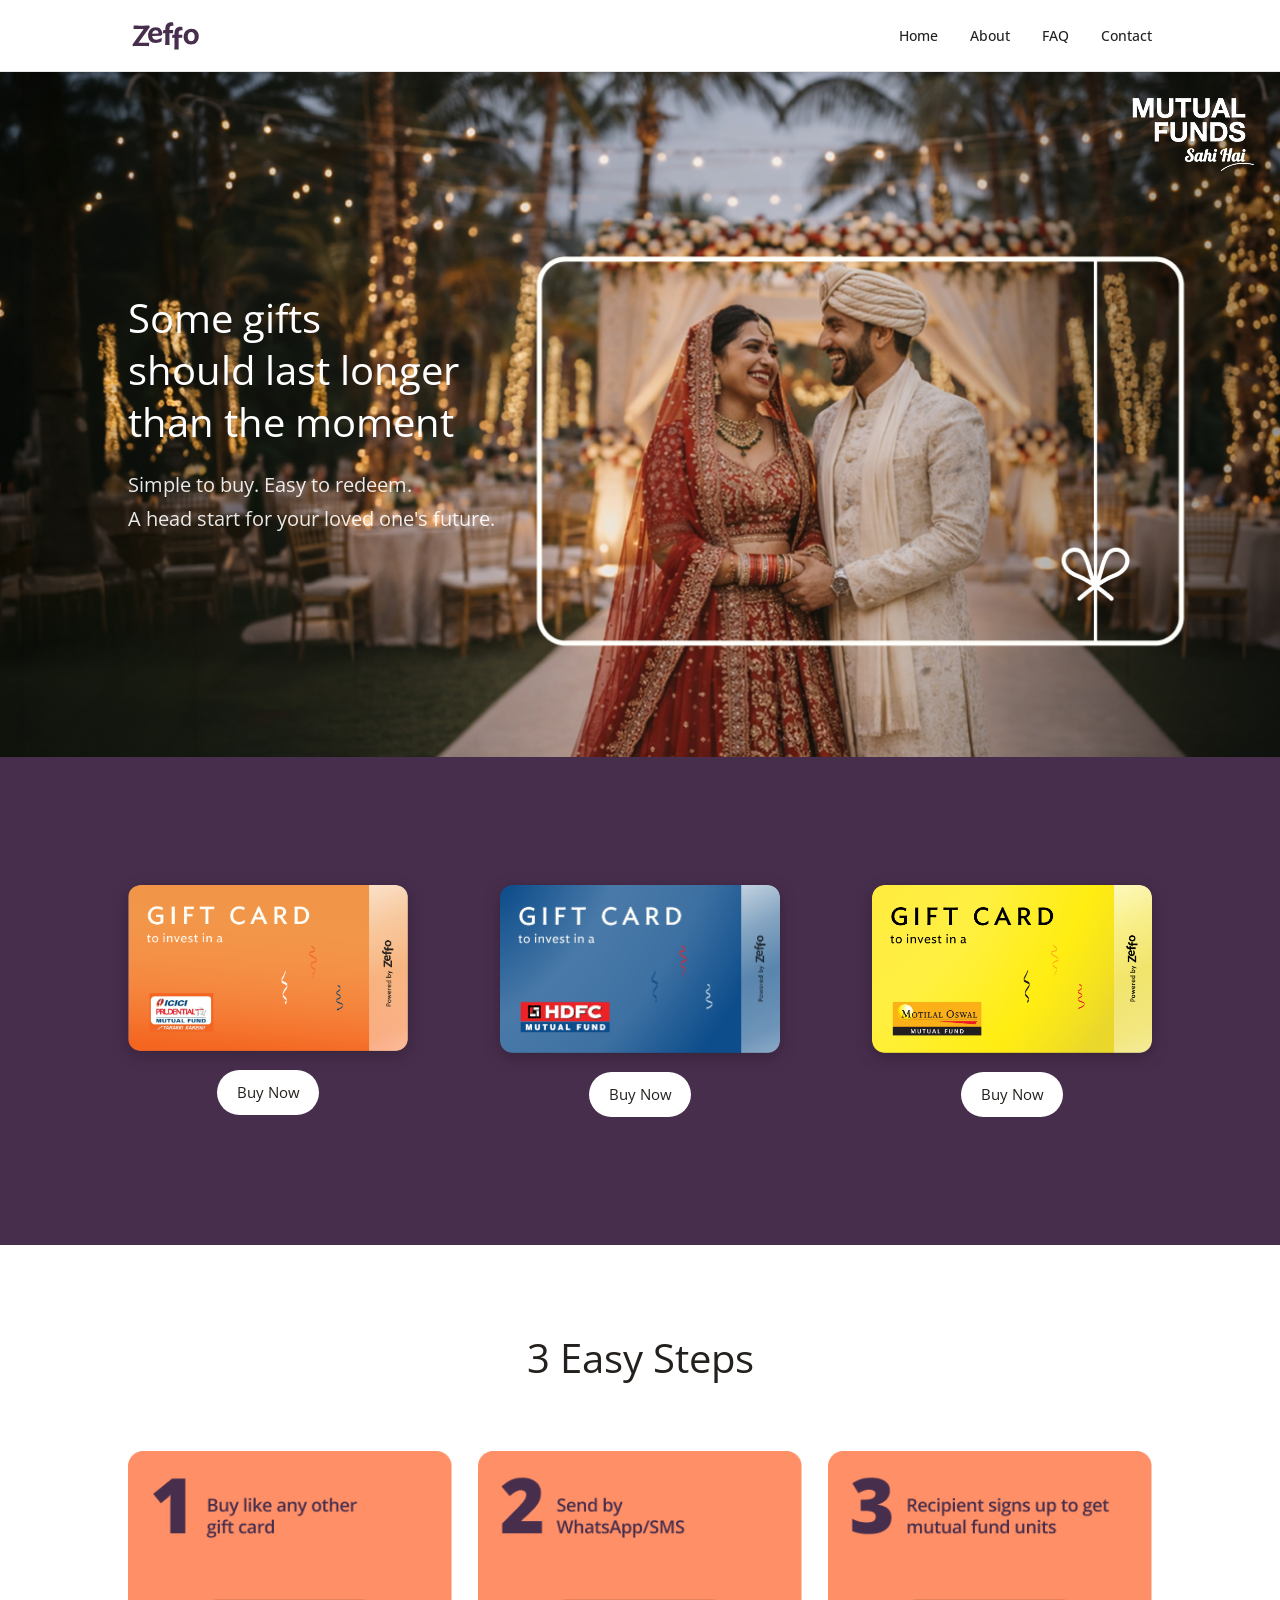
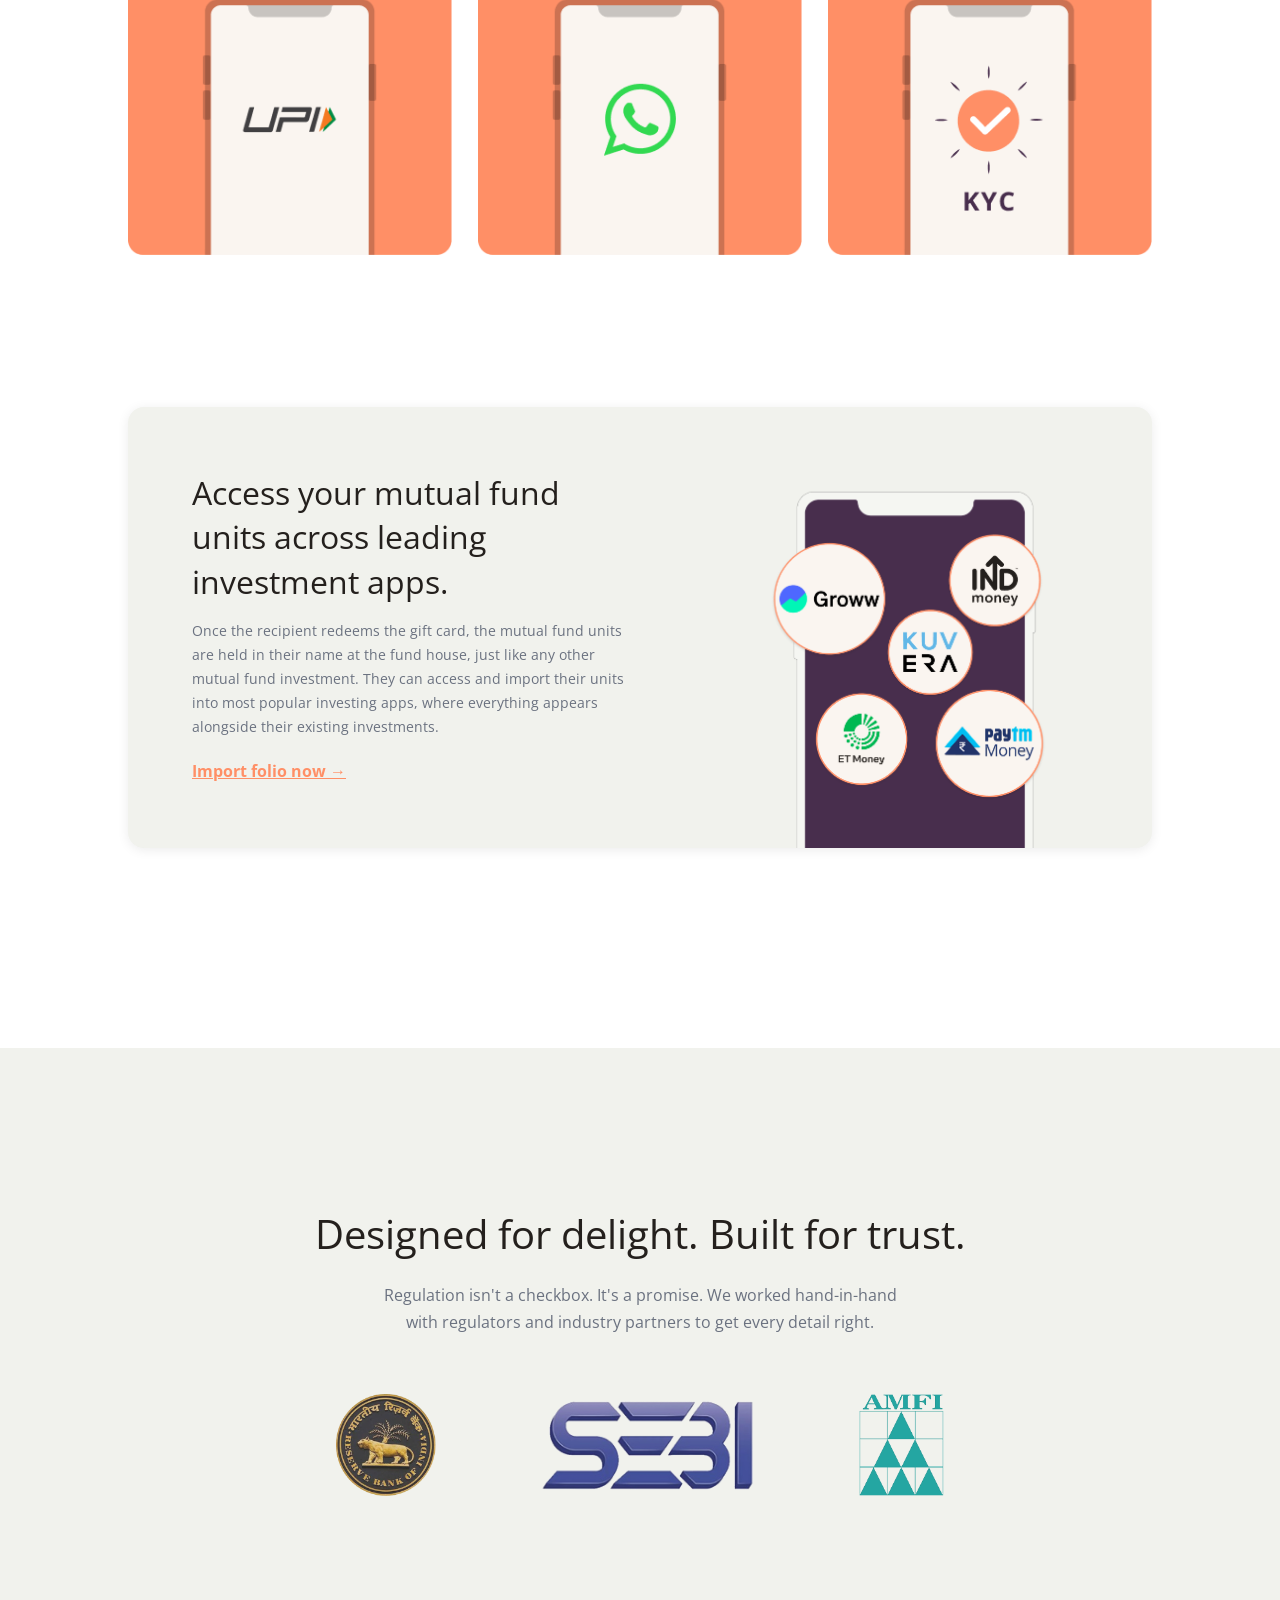
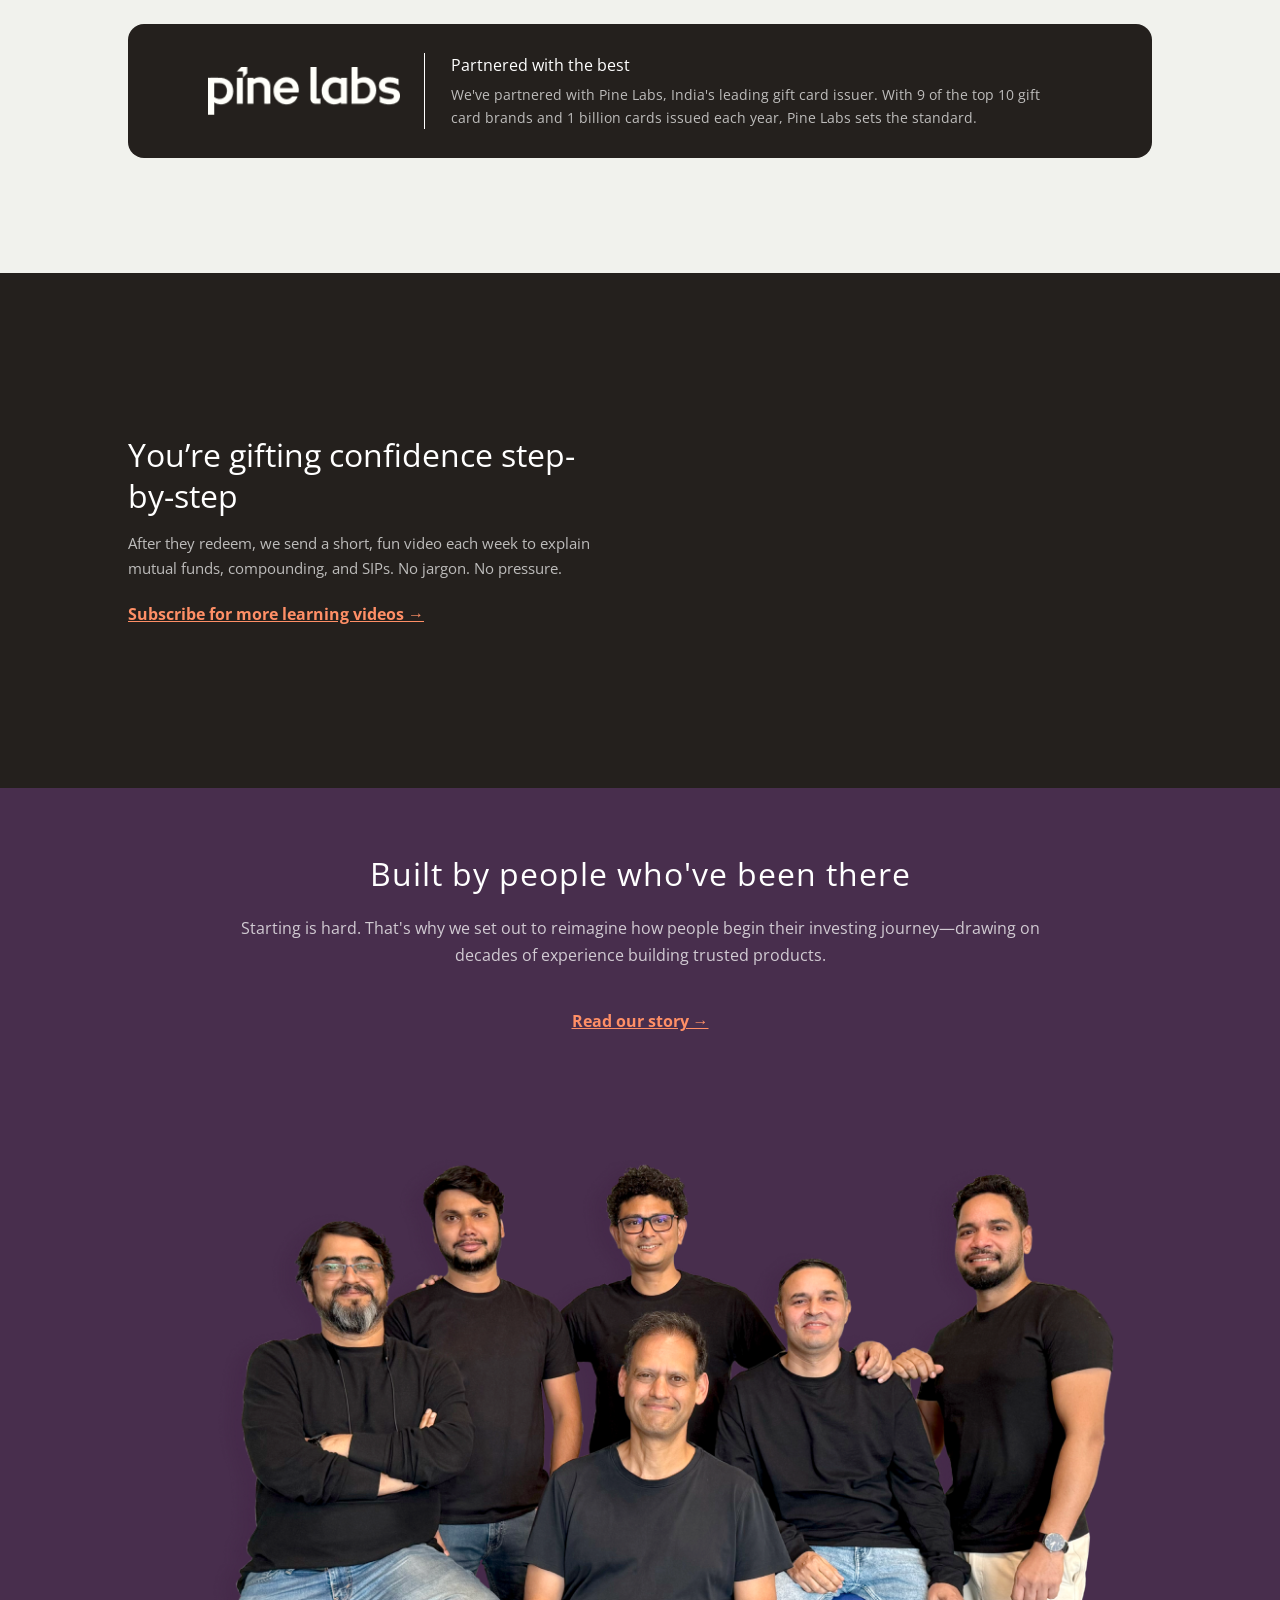
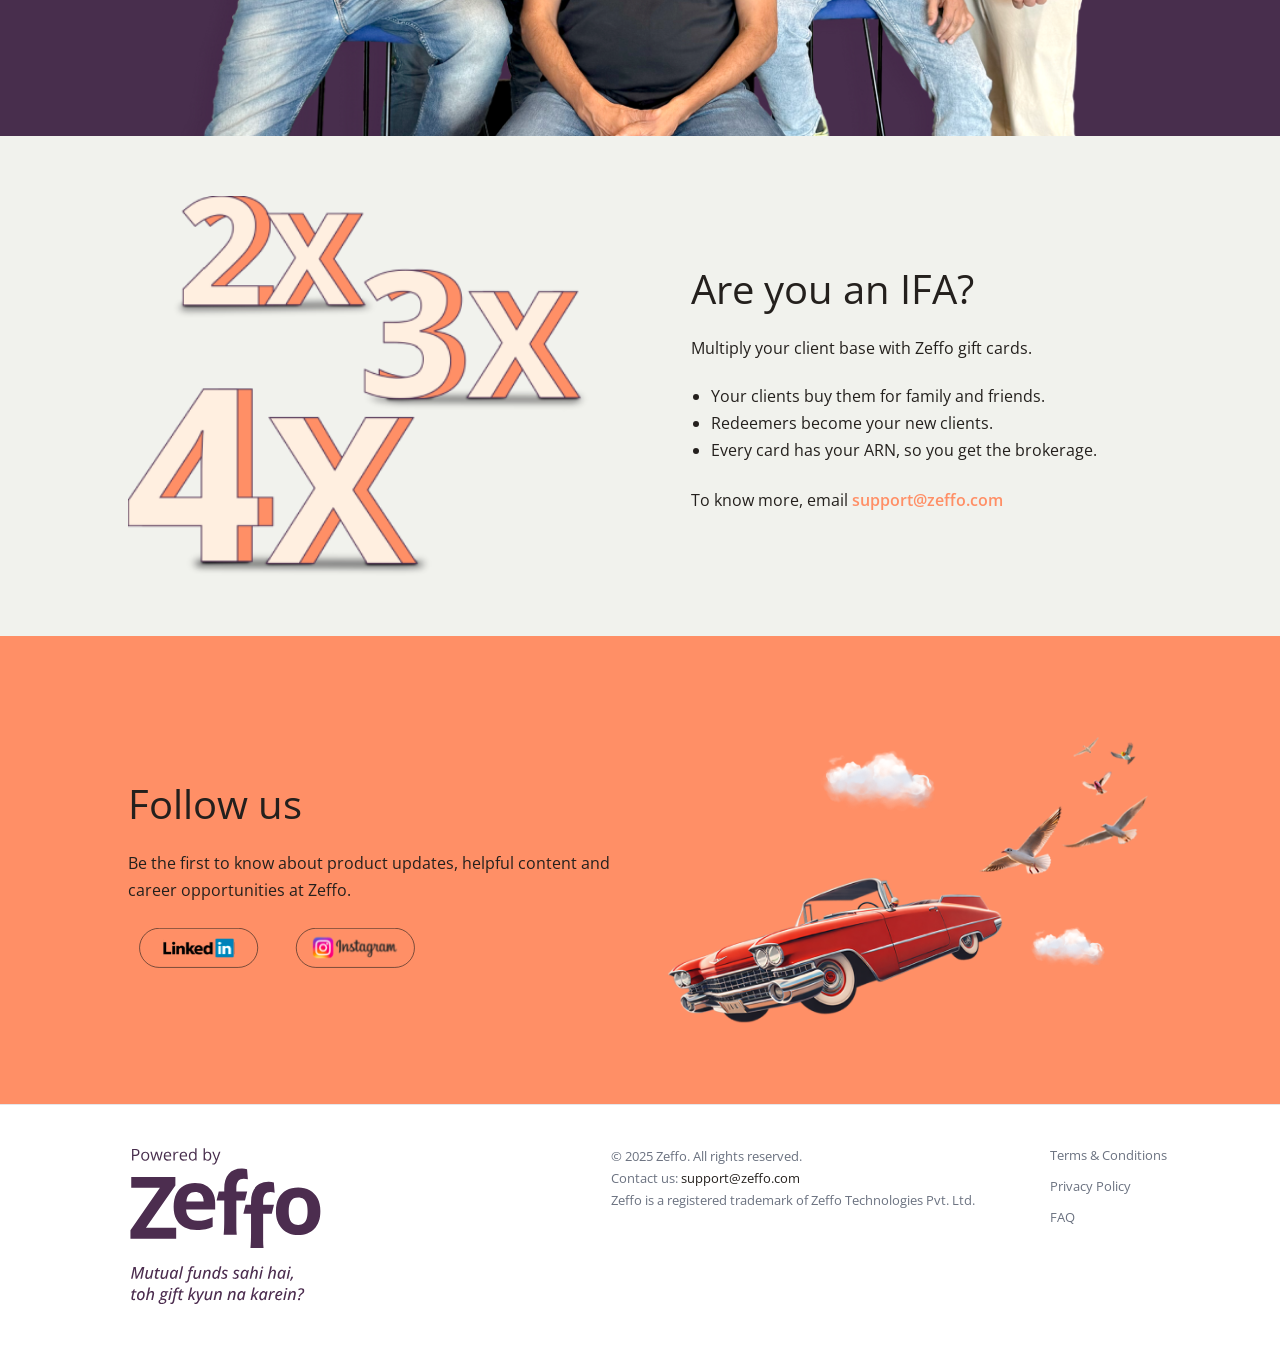
==== commit 5eb83064: "changes 11-03" ====
--- a/index.html
+++ b/index.html
@@ -41,27 +41,27 @@
         <picture class="hero__bg-img hero__bg-img--active">
           <source media="(max-width: 767px)" srcset="assets/images/banner_1_mobile.jpg">
           <source media="(max-width: 1024px)" srcset="assets/images/banner_1_tab.jpg">
-          <img src="assets/images/banner_1.jpeg" alt="">
+          <img src="assets/images/banner_1.jpg" alt="">
         </picture>
         <picture class="hero__bg-img">
           <source media="(max-width: 767px)" srcset="assets/images/banner_2_mobile.jpg">
           <source media="(max-width: 1024px)" srcset="assets/images/banner_2_tab.jpg">
-          <img src="assets/images/banner_2.jpeg" alt="">
+          <img src="assets/images/banner_2.jpg" alt="">
         </picture>
         <picture class="hero__bg-img">
           <source media="(max-width: 767px)" srcset="assets/images/banner_3_mobile.jpg">
           <source media="(max-width: 1024px)" srcset="assets/images/banner_3_tab.jpg">
-          <img src="assets/images/banner_3.jpeg" alt="">
+          <img src="assets/images/banner_3.jpg" alt="">
         </picture>
         <picture class="hero__bg-img">
           <source media="(max-width: 767px)" srcset="assets/images/banner_4_mobile.jpg">
           <source media="(max-width: 1024px)" srcset="assets/images/banner_4_tab.jpg">
-          <img src="assets/images/banner_4.jpeg" alt="">
+          <img src="assets/images/banner_4.jpg" alt="">
         </picture>
       </div>
       <img src="assets/images/shi_he.png" alt="" class="hero__badge">
       <div class="hero__content">
-        <h1 class="hero__title">Some gifts should <br>last longer than the moment</h1>
+        <h1 class="hero__title">Some gifts <br/> should last longer <br/> than the moment</h1>
         <p class="hero__subtitle">Simple to buy. Easy to redeem. <br>A head start for your loved one's future.</p>
       </div>
     </section>
@@ -138,7 +138,7 @@
           <div class="pine-labs-logo">
             <img src="assets/images/pine_labs_logo.png" alt="Pine Labs">
           </div>
-          <div>
+          <div class="pine-labs-desc">
             <h3>Partnered with the best</h3>
             <p>We've partnered with Pine Labs, India's leading gift card issuer. With 9 of the top 10 gift card brands and 1 billion cards issued each year, Pine Labs sets the standard.</p>
           </div>
--- a/css/style.css
+++ b/css/style.css
@@ -24,7 +24,7 @@
   --color-accent-dark: #e67a50;
 
   /* Header */
-  --header-height: 60px;
+  --header-height: 72px;
 
   /* Typography */
   --font-family: 'Open Sans', sans-serif;
@@ -230,8 +230,7 @@
    ============================================ */
 
 .hero {
-  height: 54vw;
-  max-height: calc(100vh - var(--header-height));
+  height: 53.5vw;
   position: relative;
   display: flex;
   align-items: center;
@@ -283,7 +282,7 @@
 }
 
 .hero__title {
-  font-size: 40px;
+  font-size: 3.125vw;
   font-weight: 400;
   line-height: 1.3;
   color: var(--color-white);
@@ -292,7 +291,7 @@
 }
 
 .hero__subtitle {
-  font-size: 20px;
+  font-size: 1.5625vw;
   font-weight: 400;
   line-height: 1.7;
   color: var(--color-white);
@@ -306,29 +305,33 @@
 
 .giftcards {
   background-color: #482e4d;
-  padding: min(120px, 10vw) 0;
+  padding: 0;
 }
 
 .giftcards__container {
   max-width: var(--container-max);
   margin: 0 auto;
-  padding: 0 var(--container-padding);
+  padding: var(--container-padding);
 }
 
 .giftcards__grid {
   display: flex;
-  justify-content: center;
+  justify-content: space-between;
   align-items: stretch;
-  gap: 40px;
 }
 
 .giftcards__item {
   display: flex;
   flex-direction: column;
   align-items: center;
-  gap: 20px;
-  flex: 1;
-  max-width: 320px;
+  gap: 1.5vw;
+  flex: 0 0 21.875vw;
+}
+
+.giftcards__item .btn {
+  font-size: 1.2vw;
+  line-height: 1.5vw;
+  padding: 1vw 1.5vw;
 }
 
 .giftcards__image {
@@ -343,7 +346,7 @@
 
 .steps {
   background-color: var(--color-white);
-  padding: 60px 0;
+  padding-top: 6.37vw;
 }
 
 .steps__container {
@@ -354,22 +357,21 @@
 
 .steps__heading {
   text-align: center;
-  font-size: 36px;
+  font-size: 3.125vw;
   font-weight: 400;
   color: var(--color-text);
-  margin-bottom: 40px;
+  margin-bottom: 4.7vw;
 }
 
 .steps__grid {
   display: flex;
   justify-content: center;
   align-items: flex-start;
-  gap: 40px;
+  gap: 2vw;
 }
 
 .steps__item {
   flex: 1;
-  max-width: 320px;
 }
 
 .steps__image {
@@ -382,30 +384,29 @@
    ============================================ */
 
 .infocard {
-  padding: 80px 0 140px;
+  padding: 11.8vw var(--container-padding) 15.625vw;
   background-color: var(--color-white);
   display: flex;
   justify-content: center;
 }
 
 .infocard__card {
-  width: 80%;
-  max-width: 960px;
   background-color: var(--color-gray);
   border-radius: 16px;
   box-shadow: 0 2px 12px rgba(0, 0, 0, 0.08);
   display: flex;
   align-items: stretch;
   overflow: hidden;
+  width: 80vw;
+  padding: 5vw;
 }
 
 .infocard__text {
-  flex: 1;
-  padding: 64px;
+  width: 35vw;
 }
 
 .infocard__subtitle {
-  font-size: 32px;
+  font-size: 2.5vw;
   font-weight: 400;
   color: var(--color-text);
   margin-bottom: 14px;
@@ -413,14 +414,14 @@
 }
 
 .infocard__desc {
-  font-size: 14px;
+  font-size: 1.1vw;
   line-height: 1.7;
   color: var(--color-text-light);
   margin-bottom: 20px;
 }
 
 .infocard__cta {
-  font-size: 16px;
+  font-size: 1.25vw;
   font-weight: 700;
   color: var(--color-accent);
   text-decoration: underline;
@@ -438,16 +439,15 @@
 }
 
 .infocard__image {
-  flex: 0 0 40%;
+  width: 35vw;
   position: relative;
-  overflow: hidden;
 }
 
 .infocard__image img {
-  width: 100%;
+  width: 80%;
   position: absolute;
-  bottom: -15vw;
-  left: 0;
+  bottom: -18vw;
+  right: 0;
   border-radius: 8px;
 }
 
@@ -456,29 +456,27 @@
    ============================================ */
 
 .trust {
-  padding: 100px 0 60px;
+  padding: 12vw var(--container-padding) 9vw;
   background-color: var(--color-gray);
 }
 
 .trust__container {
-  max-width: var(--container-max);
   margin: 0 auto;
-  padding: 0 var(--container-padding);
   text-align: center;
 }
 
 .trust__heading {
-  font-size: 32px;
+  font-size: 3.125vw;
   font-weight: 400;
   color: var(--color-text);
   margin-bottom: 16px;
 }
 
 .trust__subheading {
-  font-size: 14px;
+  font-size: 1.25vw;
   line-height: 1.7;
   color: var(--color-text-light);
-  margin: 0 auto 48px;
+  margin: 0 19.5vw 4.5vw;
 }
 
 .trust__logos {
@@ -496,7 +494,7 @@
 }
 
 .trust__logo-item img {
-  height: 102px;
+  height: 8vw;
   width: auto;
   object-fit: contain;
   opacity: 0.85;
@@ -513,11 +511,10 @@
   display: flex;
   align-items: center;
   gap: 24px;
-  margin-top: 82px;
-  padding: 32px;
-  background-color: #000000;
+  margin-top: 10vw;
+  padding: 2.25vw 6.25vw;
+  background-color: #24201d;
   border-radius: 16px;
-  max-width: 900px;
   margin-left: auto;
   margin-right: auto;
   text-align: left;
@@ -528,8 +525,13 @@
 }
 
 .pine-labs-logo img {
-  width: 200px;
+  width: 15vw;
   height: auto;
+}
+
+.pine-labs-desc {
+  border-left: 1px solid white;
+  padding-left: 2vw;
 }
 
 .partners h3 {
@@ -663,7 +665,6 @@
 }
 
 .team__image {
-  max-width: 720px;
   margin: 0 auto;
 }
 
@@ -687,7 +688,7 @@
   padding: 0 var(--container-padding);
   display: flex;
   align-items: center;
-  gap: 60px;
+  gap: 8vw;
 }
 
 .multiplier__image {
@@ -697,7 +698,6 @@
 }
 
 .multiplier__image img {
-  max-width: 360px;
   width: 100%;
 }
 
@@ -706,14 +706,14 @@
 }
 
 .multiplier__heading {
-  font-size: 32px;
+  font-size: 3.125vw;
   font-weight: 400;
   color: var(--color-text);
   margin-bottom: 14px;
 }
 
 .multiplier__intro {
-  font-size: 14px;
+  font-size: 1.25vw;
   line-height: 1.7;
   color: var(--color-text);
   margin-bottom: 20px;
@@ -726,13 +726,13 @@
 }
 
 .multiplier__list li {
-  font-size: 14px;
+  font-size: 1.25vw;
   line-height: 1.7;
   color: var(--color-text);
 }
 
 .multiplier__footer {
-  font-size: 14px;
+  font-size: 1.25vw;
   color: var(--color-text);
 }
 
@@ -769,14 +769,14 @@
 }
 
 .follow__heading {
-  font-size: 32px;
+  font-size: 3.125vw;
   font-weight: 400;
   color: var(--color-text);
   margin-bottom: 14px;
 }
 
 .follow__desc {
-  font-size: 16px;
+  font-size: 1.25vw;
   line-height: 1.7;
   color: var(--color-text);
   margin-bottom: 24px;
@@ -784,7 +784,7 @@
 
 .follow__socials {
   display: flex;
-  gap: 16px;
+  gap: 1.25vw;
 }
 
 .follow__social-link {
@@ -793,8 +793,8 @@
 }
 
 .follow__social-link img {
-  width: 140px;
-  height: 40px;
+  width: 11vw;
+  height: 3.125vw;
 }
 
 .follow__social-link:hover {
@@ -814,7 +814,6 @@
 }
 
 .follow__image img {
-  max-width: 380px;
   width: 100%;
 }
 
@@ -848,6 +847,10 @@
   gap: 60px;
 }
 
+.footer__info {
+  flex: 0 0 70%;
+}
+
 .footer__info p {
   font-size: 13px;
   line-height: 1.7;
@@ -864,6 +867,7 @@
 }
 
 .footer__links {
+  flex: 0 0 30%;
   display: flex;
   flex-direction: column;
   gap: 10px;
@@ -1329,6 +1333,7 @@
 @media (max-width: 1024px) {
   :root {
     --container-padding: 5%;
+    --header-height: 60px;
   }
 
   /* Hero tablet */
@@ -1355,7 +1360,7 @@
     max-width: 75%;
     justify-self: center;
   }
-  .hero__title br {
+  .hero__title br:first-child {
     display: none;
   }
 
@@ -1375,7 +1380,7 @@
   }
 
   .giftcards__item {
-    max-width: 240px;
+    flex: 0 0 26vw;
   }
 
   /* Steps tablet */
@@ -1388,10 +1393,6 @@
     gap: 24px;
   }
 
-  .steps__item {
-    max-width: 240px;
-  }
-
   /* Info card tablet */
 
   .infocard {
@@ -1401,9 +1402,20 @@
   .infocard__card {
     width: 90%;
   }
-
+  .infocard__text {
+    width: 40vw;
+  }
   .infocard__subtitle {
-    font-size: 18px;
+    font-size: 3vw;
+  }
+  .infocard__desc{
+    font-size: 1.2vw;
+  }
+  .infocard__cta {
+    font-size: 1.35vw;
+  }
+  .infocard__image {
+    width: 40vw;
   }
   
   .infocard__image img {
@@ -1428,6 +1440,10 @@
     height: 84px;
   }
 
+  .partners {
+    width: 90vw;
+  }
+
   .pine-labs-logo img {
     width: 140px;
   }
@@ -1451,29 +1467,42 @@
   /* Multiplier tablet */
 
   .multiplier__container {
-    gap: 32px;
+    gap: 10vw;
   }
 
   .multiplier__heading {
-    font-size: 26px;
-  }
-
-  .multiplier__image img {
-    max-width: 260px;
+    font-size: 3.5vw;
+  }
+
+  .multiplier__intro {
+    font-size: 1.5vw;
+  }
+
+  .multiplier__list li {
+    font-size: 1.5vw;
+  }
+
+  .multiplier__footer {
+    font-size: 1.75vw;
   }
 
   /* Follow tablet */
 
+  .follow__social-link img {
+    width: 15vw;
+    height: 4.5vw;
+  }
+
   .follow__heading {
-    font-size: 28px;
+    font-size: 4vw;
   }
 
   .follow__container {
     gap: 32px;
   }
 
-  .follow__image img {
-    max-width: 280px;
+  .follow__desc {
+    font-size: 1.5vw;
   }
 
   /* Footer tablet */
@@ -1580,7 +1609,7 @@
 
 @media (max-width: 767px) {
   :root {
-    --container-padding: 20px;
+    --container-padding: 32px;
   }
 
   .header__menu-btn {
@@ -1628,7 +1657,7 @@
   .hero__title {
     font-size: 5.5vw;
     font-weight: 400;
-    max-width: 75%;
+    max-width: 80vw;
     justify-self: center;
   }
   .hero__title br {
@@ -1636,7 +1665,7 @@
   }
 
   .hero__subtitle {
-    font-size: 2.6vw;
+    font-size: 3.5vw;
     font-weight: 400;
     max-width: 100%;
   }
@@ -1650,13 +1679,19 @@
   }
 
   .giftcards__item {
-    max-width: 280px;
+    max-width: 320px;
+    gap: 24px;
+  }
+  .giftcards__item .btn {
+    font-size: 16px;
+    line-height: 20px;
+    padding: 8px 16px;
   }
 
   /* Steps mobile */
 
   .steps__heading {
-    font-size: 26px;
+    font-size: 28px;
     margin-bottom: 28px;
   }
 
@@ -1667,7 +1702,7 @@
   }
 
   .steps__item {
-    max-width: 280px;
+    max-width: 320px;
   }
 
   /* Info card mobile */
@@ -1678,16 +1713,27 @@
   }
 
   .infocard__text {
-    padding: 28px 24px;
+    width: 80vw;
+    padding: 5vw;
     padding-bottom: 28px;
   }
 
+  .infocard__subtitle {
+    font-size: 28px;
+  }
+
+  .infocard__desc {
+    font-size: 16px;
+  }
+
+  .infocard__cta {
+    font-size: 18px;
+  }
   .infocard__image {
     flex: none;
     width: 100%;
-    height: 110vw;
+    height: 80vw;
     max-height: 480px;
-    overflow: hidden;
   }
 
   .infocard__image img {
@@ -1706,11 +1752,11 @@
   }
 
   .trust__heading {
-    font-size: 26px;
+    font-size: 28px;
   }
 
   .trust__subheading {
-    font-size: 15px;
+    font-size: 16px;
   }
 
   .trust__logos {
@@ -1727,9 +1773,12 @@
     gap: 16px;
     padding: 24px;
   }
+  .pine-labs-desc {
+    border: none;
+  }
 
   .pine-labs-logo img {
-    width: 120px;
+    width: 150px;
   }
 
   /* Video section mobile */
@@ -1745,7 +1794,7 @@
   }
 
   .video-section__heading {
-    font-size: 24px;
+    font-size: 28px;
   }
 
   .video-section__player {
@@ -1756,11 +1805,15 @@
   /* Team mobile */
 
   .team__heading {
-    font-size: 26px;
+    font-size: 28px;
   }
 
   .team__desc {
-    font-size: 15px;
+    font-size: 16px;
+  }
+
+  .team-section__cta {
+    font-size: 18px;
   }
 
   /* Multiplier mobile */
@@ -1771,11 +1824,20 @@
   }
 
   .multiplier__image img {
-    max-width: 260px;
+    max-width: 320px;
   }
 
   .multiplier__heading {
-    font-size: 24px;
+    font-size: 28px;
+  }
+  .multiplier__intro {
+    font-size: 16px;
+  }
+  .multiplier__list li{
+    font-size: 16px;
+  }
+  .multiplier__footer{
+    font-size: 18px;
   }
 
   /* Follow us mobile */
@@ -1787,7 +1849,11 @@
   }
 
   .follow__heading {
-    font-size: 26px;
+    font-size: 28px;
+  }
+
+  .follow__desc {
+    font-size: 16px;
   }
 
   .follow__socials {
@@ -1963,20 +2029,47 @@
     max-width: 240px;
   }
 
-  .steps__heading {
-    font-size: 22px;
-  }
-
-  .infocard__subtitle {
-    font-size: 16px;
-  }
-
+  .steps__heading,
+  .infocard__subtitle,
   .trust__heading,
   .video-section__heading,
   .team__heading,
   .multiplier__heading,
   .follow__heading {
-    font-size: 22px;
+    font-size: 24px;
+  }
+
+  .trust__subheading,
+  .infocard__desc,
+  .team__desc,
+  .multiplier__intro,
+  .multiplier__list li,
+  .follow__desc {
+    font-size: 12px;
+  }
+
+  .infocard__cta,
+  .team-section__cta,
+  .multiplier__footer {
+    font-size: 14px;
+  }
+
+  .trust__container {
+    padding: 0 var(--container-padding);
+  }
+
+  .partners {
+    width: unset;
+  }
+  .trust__logos {
+    gap: 32px
+  }
+  .trust__logo-item img {
+    width: 60px;
+  }
+
+  .trust__subheading {
+    margin: 0 15px 40px;
   }
 
   .about-banner__heading {
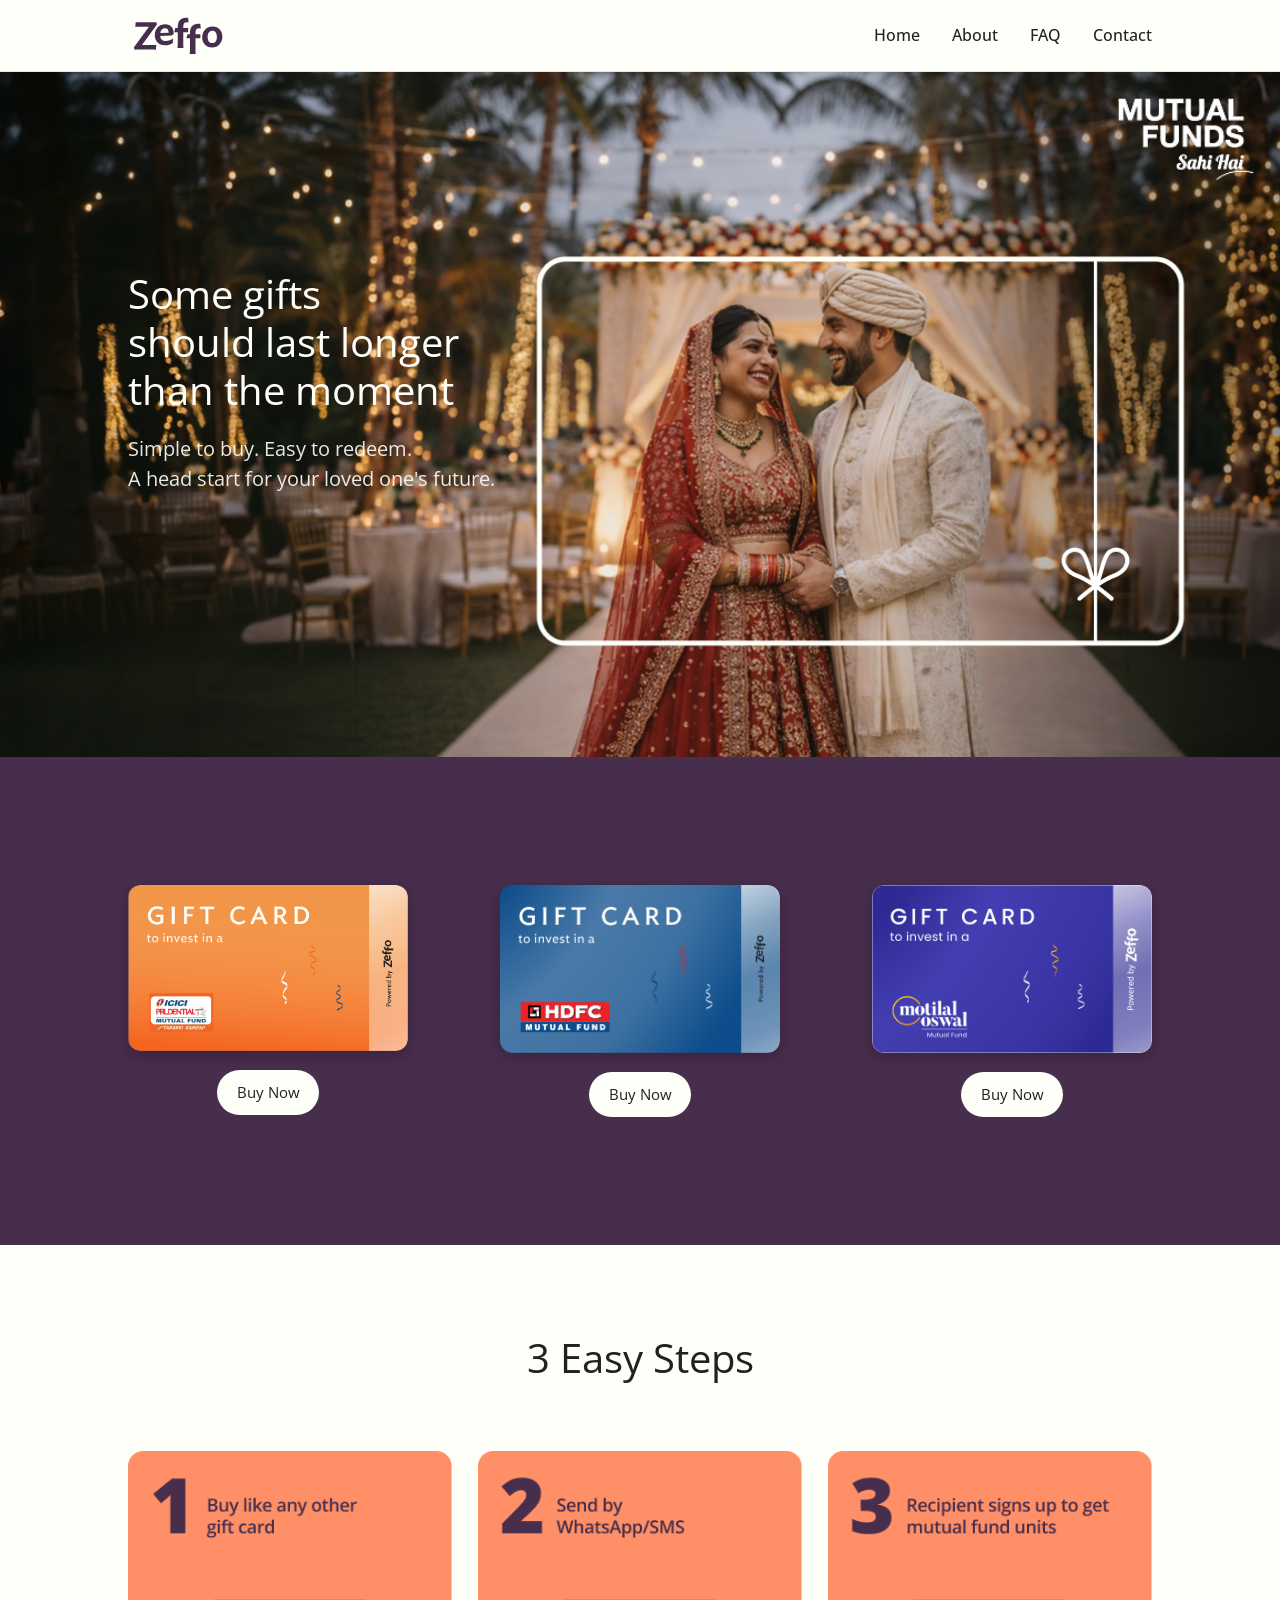
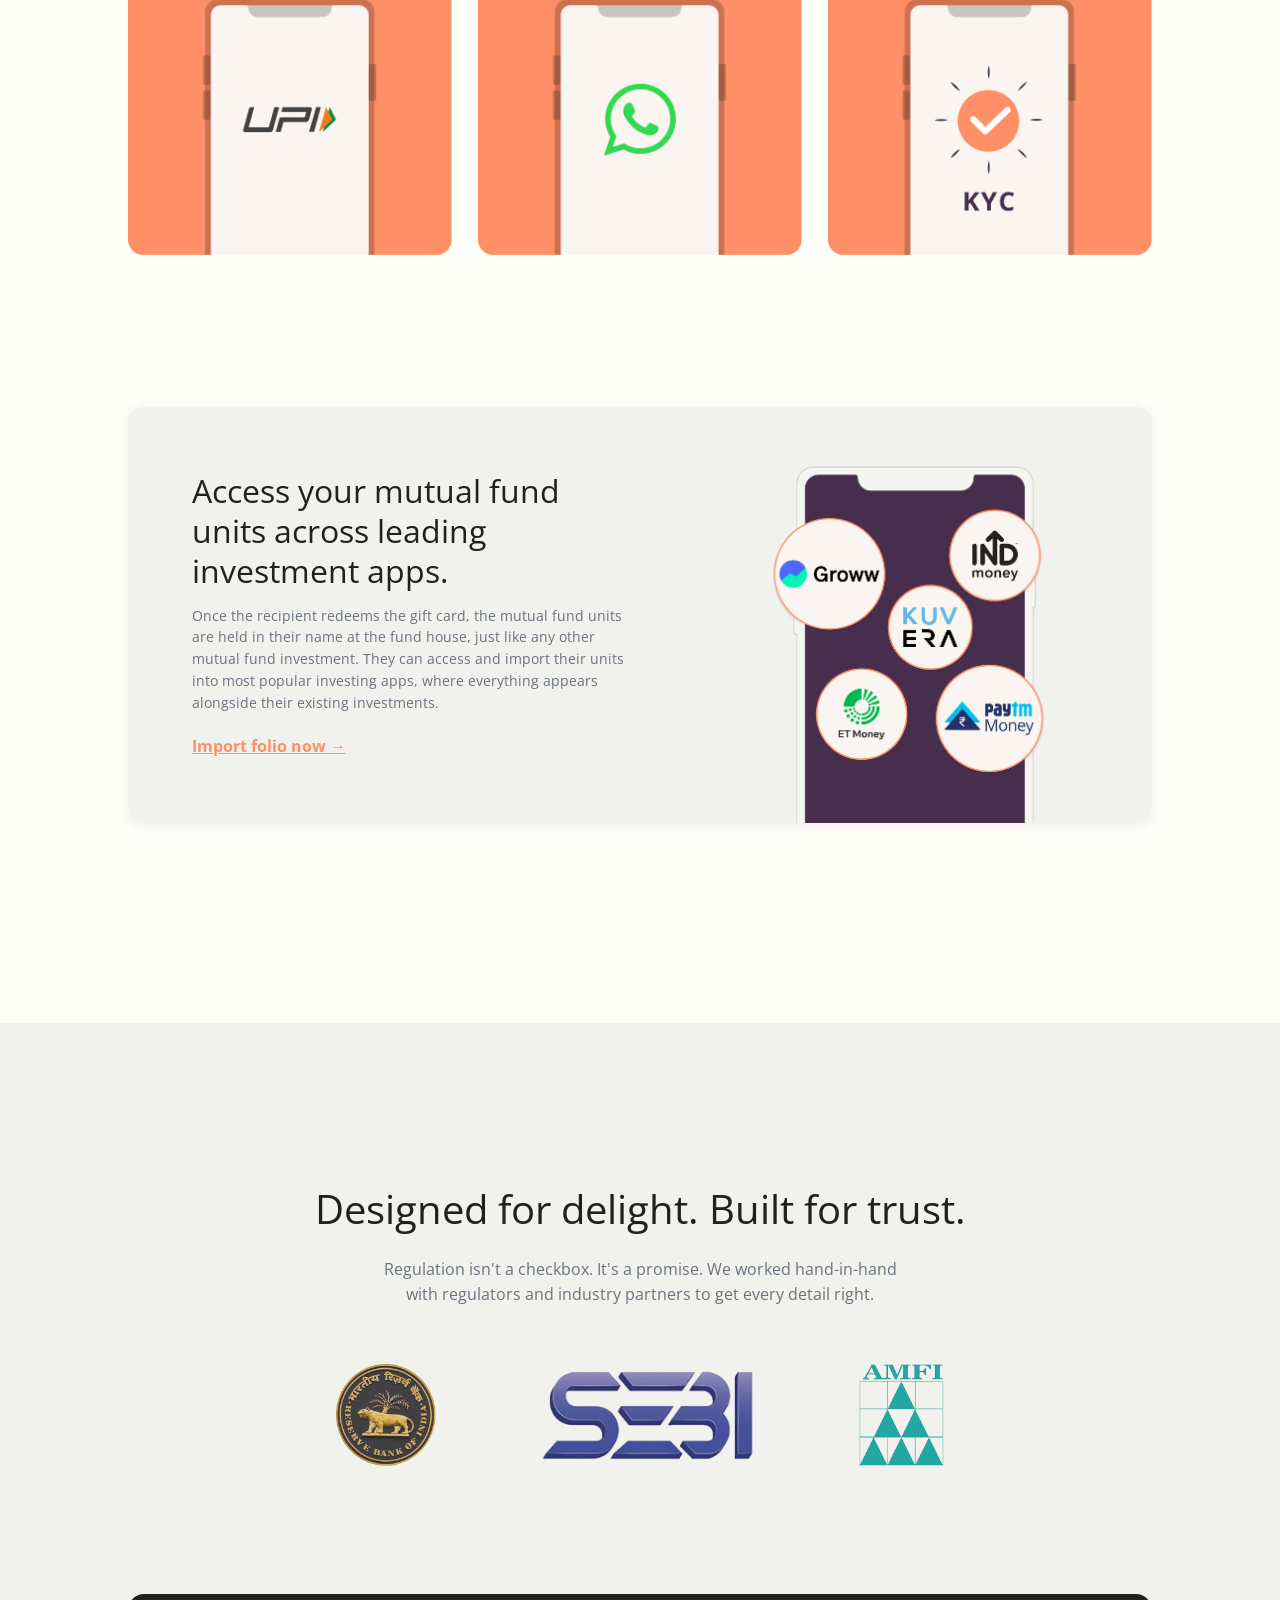
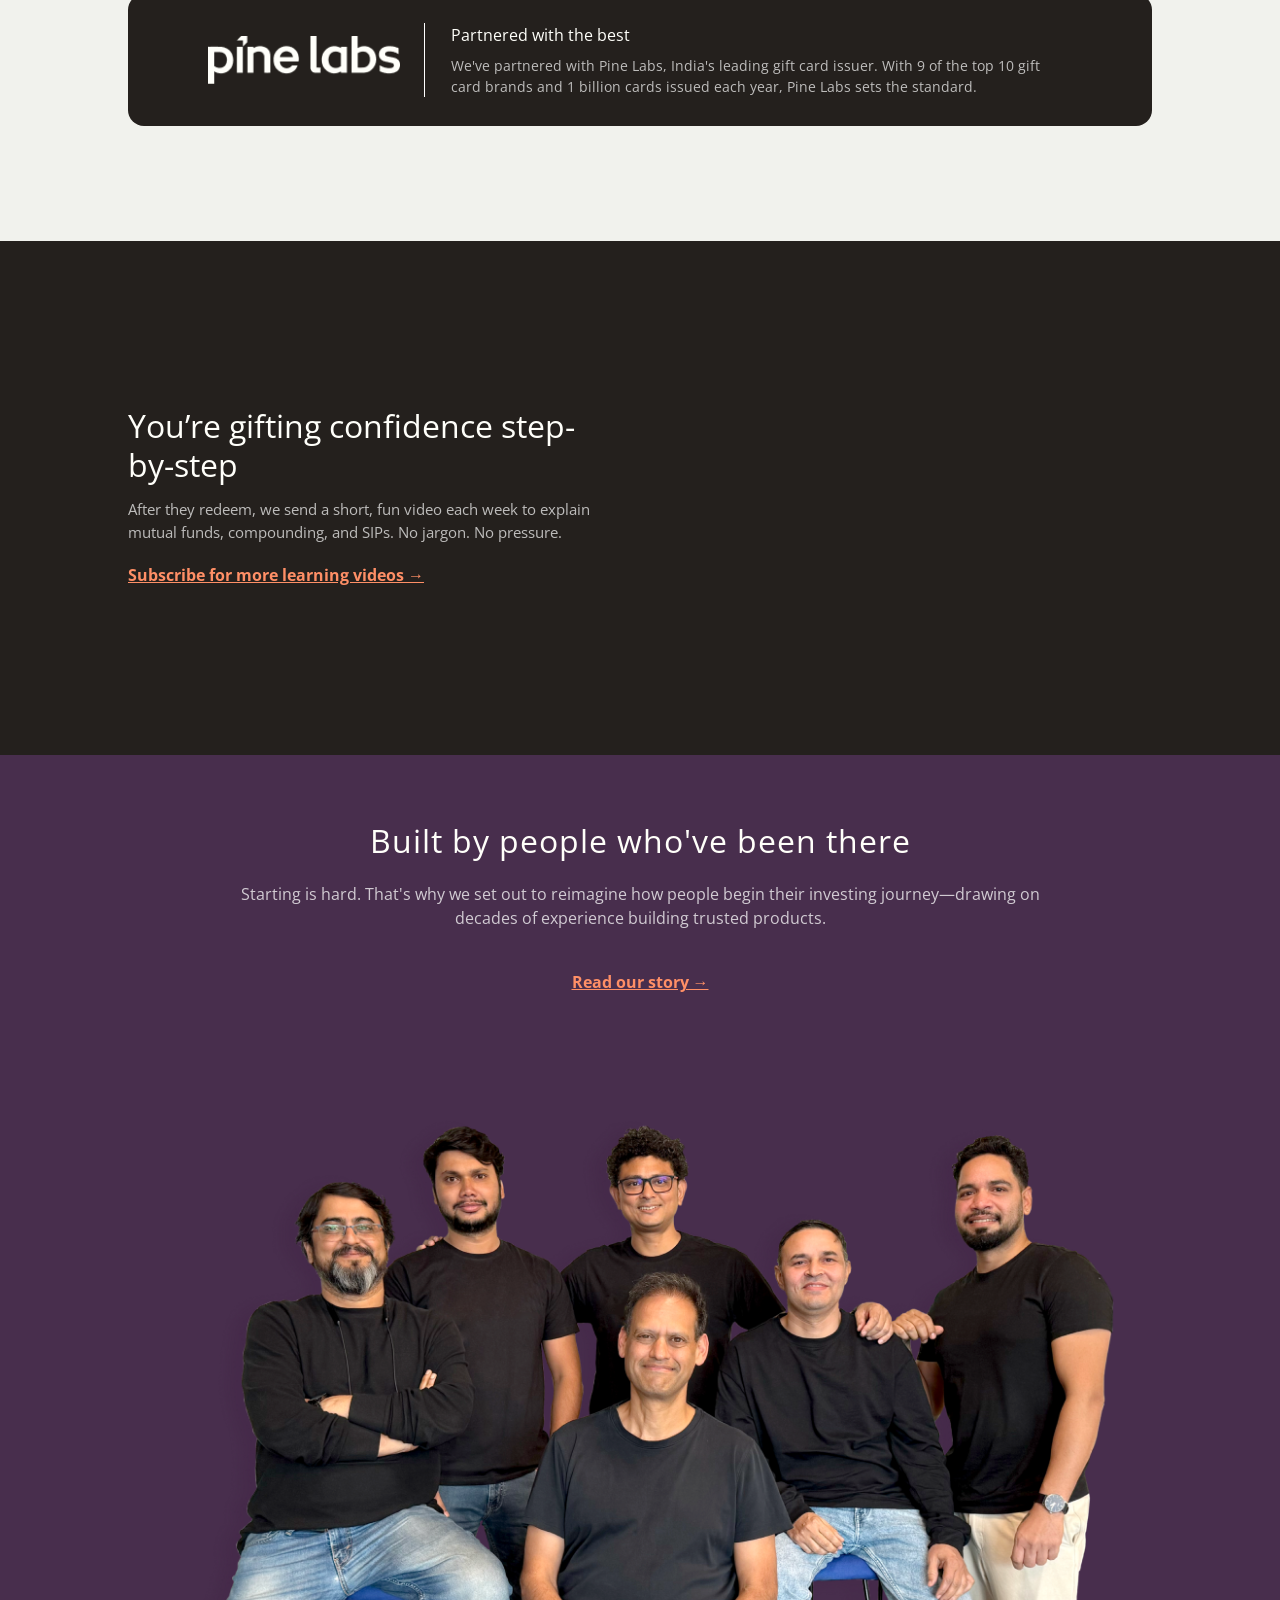
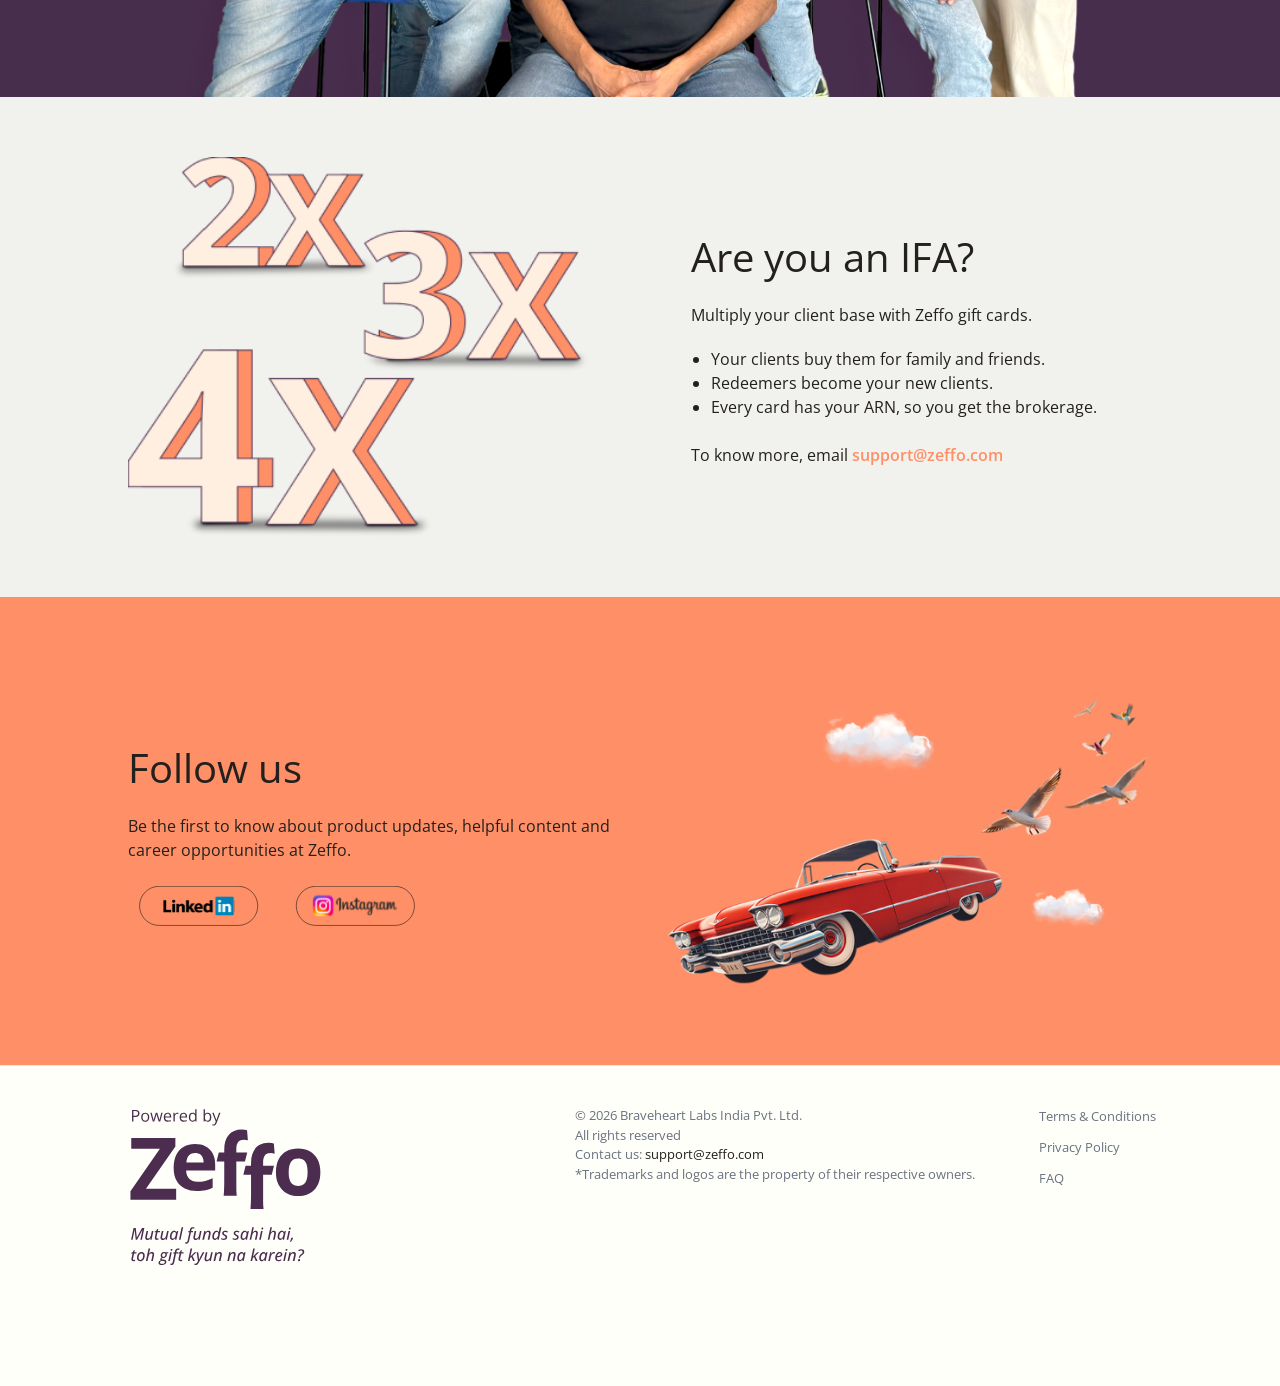
==== commit f56edeed: "style changes" ====
--- a/index.html
+++ b/index.html
@@ -7,8 +7,9 @@
   <meta name="description" content="Gift the power of investing. Zeffo lets you gift mutual fund units to your loved ones.">
   <link rel="preconnect" href="https://fonts.googleapis.com">
   <link rel="preconnect" href="https://fonts.gstatic.com" crossorigin>
-  <link rel="stylesheet" href="https://fonts.googleapis.com/css2?family=Open+Sans:wght@300;400;500;600;700&display=swap">
+  <link rel="stylesheet" href="https://fonts.googleapis.com/css2?family=Open+Sans:wght@400;500;600;700&display=swap">
   <link rel="stylesheet" href="css/style.css">
+  <link rel="preload" as="image" href="assets/images/banner_1.jpg">
 </head>
 <body>
 
@@ -41,25 +42,25 @@
         <picture class="hero__bg-img hero__bg-img--active">
           <source media="(max-width: 767px)" srcset="assets/images/banner_1_mobile.jpg">
           <source media="(max-width: 1024px)" srcset="assets/images/banner_1_tab.jpg">
-          <img src="assets/images/banner_1.jpg" alt="">
+          <img src="assets/images/banner_1.jpg" alt="" width="1272" height="681" fetchpriority="high">
         </picture>
         <picture class="hero__bg-img">
           <source media="(max-width: 767px)" srcset="assets/images/banner_2_mobile.jpg">
           <source media="(max-width: 1024px)" srcset="assets/images/banner_2_tab.jpg">
-          <img src="assets/images/banner_2.jpg" alt="">
+          <img src="assets/images/banner_2.jpg" alt="" width="1272" height="681" loading="lazy">
         </picture>
         <picture class="hero__bg-img">
           <source media="(max-width: 767px)" srcset="assets/images/banner_3_mobile.jpg">
           <source media="(max-width: 1024px)" srcset="assets/images/banner_3_tab.jpg">
-          <img src="assets/images/banner_3.jpg" alt="">
+          <img src="assets/images/banner_3.jpg" alt="" width="1272" height="681" loading="lazy">
         </picture>
         <picture class="hero__bg-img">
           <source media="(max-width: 767px)" srcset="assets/images/banner_4_mobile.jpg">
           <source media="(max-width: 1024px)" srcset="assets/images/banner_4_tab.jpg">
-          <img src="assets/images/banner_4.jpg" alt="">
-        </picture>
-      </div>
-      <img src="assets/images/shi_he.png" alt="" class="hero__badge">
+          <img src="assets/images/banner_4.jpg" alt="" width="1272" height="681" loading="lazy">
+        </picture>
+      </div>
+      <img src="assets/images/shi_he.png" alt="" class="hero__badge" width="135" height="82">
       <div class="hero__content">
         <h1 class="hero__title">Some gifts <br/> should last longer <br/> than the moment</h1>
         <p class="hero__subtitle">Simple to buy. Easy to redeem. <br>A head start for your loved one's future.</p>
@@ -71,15 +72,15 @@
       <div class="giftcards__container">
         <div class="giftcards__grid">
           <div class="giftcards__item">
-            <img src="assets/images/ipru_gc.png" alt="ICICI Prudential Mutual Fund Gift Card" class="giftcards__image">
+            <img src="assets/images/ipru_gc.png" alt="ICICI Prudential Mutual Fund Gift Card" class="giftcards__image" width="802" height="475" loading="lazy">
             <a href="#" class="btn btn--primary">Buy Now</a>
           </div>
           <div class="giftcards__item">
-            <img src="assets/images/hdfc_gc.png" alt="HDFC Mutual Fund Gift Card" class="giftcards__image">
+            <img src="assets/images/hdfc_gc.png" alt="HDFC Mutual Fund Gift Card" class="giftcards__image" width="1122" height="674" loading="lazy">
             <a href="#" class="btn btn--primary">Buy Now</a>
           </div>
           <div class="giftcards__item">
-            <img src="assets/images/mo_gc.png" alt="Motilal Oswal Mutual Fund Gift Card" class="giftcards__image">
+            <img src="assets/images/mo_gc.png" alt="Motilal Oswal Mutual Fund Gift Card" class="giftcards__image" width="1112" height="668" loading="lazy">
             <a href="#" class="btn btn--primary">Buy Now</a>
           </div>
         </div>
@@ -92,13 +93,13 @@
         <h2 class="steps__heading">3 Easy Steps</h2>
         <div class="steps__grid">
           <div class="steps__item">
-            <img src="assets/images/step_1.png" alt="Step 1 — Choose a gift card" class="steps__image">
+            <img src="assets/images/step_1.png" alt="Step 1 — Choose a gift card" class="steps__image" width="342" height="427" loading="lazy">
           </div>
           <div class="steps__item">
-            <img src="assets/images/step_2.png" alt="Step 2 — Personalise and pay" class="steps__image">
+            <img src="assets/images/step_2.png" alt="Step 2 — Personalise and pay" class="steps__image" width="342" height="427" loading="lazy">
           </div>
           <div class="steps__item">
-            <img src="assets/images/step_3.png" alt="Step 3 — Send to your loved one" class="steps__image">
+            <img src="assets/images/step_3.png" alt="Step 3 — Send to your loved one" class="steps__image" width="342" height="427" loading="lazy">
           </div>
         </div>
       </div>
@@ -113,7 +114,7 @@
           <a href="#" class="infocard__cta">Import folio now &rarr;</a>
         </div>
         <div class="infocard__image">
-          <img src="assets/images/fintech_apps.png" alt="Info illustration">
+          <img src="assets/images/fintech_apps.png" alt="Info illustration" width="723" height="1153" loading="lazy">
         </div>
       </div>
     </section>
@@ -125,18 +126,18 @@
         <p class="trust__subheading">Regulation isn't a checkbox. It's a promise. We worked hand-in-hand with regulators and industry partners to get every detail right.</p>
         <div class="trust__logos">
           <div class="trust__logo-item">
-            <img src="assets/images/rbi_logo.png" alt="Reserve Bank of India">
+            <img src="assets/images/rbi_logo.png" alt="Reserve Bank of India" width="167" height="170" loading="lazy">
           </div>
           <div class="trust__logo-item">
-            <img src="assets/images/sebi_logo.png" alt="Securities and Exchange Board of India">
+            <img src="assets/images/sebi_logo.png" alt="Securities and Exchange Board of India" width="239" height="112" loading="lazy">
           </div>
           <div class="trust__logo-item">
-            <img src="assets/images/amfi_logo.png" alt="Association of Mutual Funds in India">
+            <img src="assets/images/amfi_logo.png" alt="Association of Mutual Funds in India" width="132" height="158" loading="lazy">
           </div>
         </div>
         <div class="partners">
           <div class="pine-labs-logo">
-            <img src="assets/images/pine_labs_logo.png" alt="Pine Labs">
+            <img src="assets/images/pine_labs_logo.png" alt="Pine Labs" width="194" height="49" loading="lazy">
           </div>
           <div class="pine-labs-desc">
             <h3>Partnered with the best</h3>
@@ -155,7 +156,7 @@
           <a href="#" class="video-section__cta">Subscribe for more learning videos &rarr;</a>
         </div>
         <div class="video-section__player">
-          <iframe src="https://www.youtube.com/embed/dQw4w9WgXcQ" title="Zeffo product walkthrough" frameborder="0" allow="accelerometer; autoplay; clipboard-write; encrypted-media; gyroscope; picture-in-picture" allowfullscreen></iframe>
+          <iframe src="https://www.youtube.com/embed/dQw4w9WgXcQ" title="Zeffo product walkthrough" frameborder="0" allow="accelerometer; autoplay; clipboard-write; encrypted-media; gyroscope; picture-in-picture" allowfullscreen loading="lazy"></iframe>
         </div>
       </div>
     </section>
@@ -167,7 +168,7 @@
         <p class="team__desc">Starting is hard. That's why we set out to reimagine how people begin their investing journey—drawing on decades of experience building trusted products.</p>
         <a href="#" class="team-section__cta">Read our story &rarr;</a>
         <div class="team__image">
-          <img src="assets/images/team.png" alt="The Zeffo team">
+          <img src="assets/images/team.png" alt="The Zeffo team" width="1054" height="680" loading="lazy">
         </div>
       </div>
     </section>
@@ -176,7 +177,7 @@
     <section class="multiplier">
       <div class="multiplier__container">
         <div class="multiplier__image">
-          <img src="assets/images/2x_3x_4x.png" alt="2x 3x 4x potential growth">
+          <img src="assets/images/2x_3x_4x.png" alt="2x 3x 4x potential growth" width="388" height="320" loading="lazy">
         </div>
         <div class="multiplier__text">
           <h2 class="multiplier__heading">Are you an IFA?</h2>
@@ -199,15 +200,15 @@
           <p class="follow__desc">Be the first to know about product updates, helpful content and career opportunities at Zeffo.</p>
           <div class="follow__socials">
             <a href="https://www.linkedin.com/company/zeffo" target="_blank" rel="noopener noreferrer" class="follow__social-link" aria-label="Follow Zeffo on LinkedIn">
-              <img src="assets/images/linkedin.svg" alt="LinkedIn">
+              <img src="assets/images/linkedin.svg" alt="LinkedIn" width="321" height="108" loading="lazy">
             </a>
             <a href="https://www.instagram.com/zeffo" target="_blank" rel="noopener noreferrer" class="follow__social-link" aria-label="Follow Zeffo on Instagram">
-              <img src="assets/images/instagram.svg" alt="Instagram">
+              <img src="assets/images/instagram.svg" alt="Instagram" width="321" height="108" loading="lazy">
             </a>
           </div>
         </div>
         <div class="follow__image">
-          <img src="assets/images/flying_car.png" alt="Flying car illustration">
+          <img src="assets/images/flying_car.png" alt="Flying car illustration" width="560" height="400" loading="lazy">
         </div>
       </div>
     </section>
@@ -217,13 +218,13 @@
   <footer class="footer">
     <div class="footer__container">
       <div class="footer__logo">
-        <img src="assets/images/logo_tagline.svg" alt="Zeffo — Gift the power of investing">
+        <img src="assets/images/logo_tagline.svg" alt="Zeffo — Gift the power of investing" width="237" height="195" loading="lazy">
       </div>
       <div class="footer__right">
         <div class="footer__info">
-          <p class="footer__copyright">&copy; 2025 Zeffo. All rights reserved.</p>
+          <p class="footer__copyright">&copy; 2026 Braveheart Labs India Pvt. Ltd.<br/>All rights reserved</p>
           <p class="footer__contact">Contact us: <a href="mailto:support@zeffo.com">support@zeffo.com</a></p>
-          <p class="footer__trademark">Zeffo is a registered trademark of Zeffo Technologies Pvt. Ltd.</p>
+          <p class="footer__trademark">*Trademarks and logos are the property of their respective owners.</p>
         </div>
         <div class="footer__links">
           <a href="tnc.html">Terms &amp; Conditions</a>
@@ -234,6 +235,6 @@
     </div>
   </footer>
 
-  <script src="js/main.js"></script>
+  <script src="js/main.js" defer></script>
 </body>
 </html>
--- a/css/style.css
+++ b/css/style.css
@@ -16,7 +16,7 @@
   --color-primary-dark: #1557b0;
   --color-text: #24201d;
   --color-text-light: #6b7280;
-  --color-white: #ffffff;
+  --color-white: #fffffa;
   --color-bg: #ffffff;
   --color-border: #e5e7eb;
   --color-gray: #f1f2ed;
@@ -130,7 +130,7 @@
 }
 
 .header__logo img {
-  height: 36px;
+  height: 48px;
   width: auto;
 }
 
@@ -143,7 +143,7 @@
 }
 
 .header__nav-link {
-  font-size: 14px;
+  font-size: 16px;
   font-weight: 500;
   color: #222222;
   padding: 4px 0;
@@ -267,7 +267,7 @@
   position: absolute;
   top: 20px;
   right: 20px;
-  width: 135px;
+  width: 150px;
   height: auto;
   z-index: 2;
 }
@@ -279,12 +279,13 @@
   margin: 0 auto;
   padding: 60px var(--container-padding);
   width: 100%;
+  margin-top: -5vw;
 }
 
 .hero__title {
   font-size: 3.125vw;
   font-weight: 400;
-  line-height: 1.3;
+  line-height: 1.2;
   color: var(--color-white);
   max-width: 40%;
   margin-bottom: 20px;
@@ -293,7 +294,7 @@
 .hero__subtitle {
   font-size: 1.5625vw;
   font-weight: 400;
-  line-height: 1.7;
+  line-height: 1.5;
   color: var(--color-white);
   max-width: 50%;
   opacity: 0.9;
@@ -410,12 +411,12 @@
   font-weight: 400;
   color: var(--color-text);
   margin-bottom: 14px;
-  line-height: 1.4;
+  line-height: 1.25;
 }
 
 .infocard__desc {
   font-size: 1.1vw;
-  line-height: 1.7;
+  line-height: 1.55;
   color: var(--color-text-light);
   margin-bottom: 20px;
 }
@@ -474,7 +475,7 @@
 
 .trust__subheading {
   font-size: 1.25vw;
-  line-height: 1.7;
+  line-height: 1.55;
   color: var(--color-text-light);
   margin: 0 19.5vw 4.5vw;
 }
@@ -543,7 +544,7 @@
 
 .partners p {
   font-size: 14px;
-  line-height: 1.6;
+  line-height: 1.5;
   color: rgba(255, 255, 255, 0.7);
 }
 
@@ -576,12 +577,12 @@
   font-weight: 400;
   color: var(--color-white);
   margin-bottom: 14px;
-  line-height: 1.3;
+  line-height: 1.2;
 }
 
 .video-section__subheading {
   font-size: 15px;
-  line-height: 1.7;
+  line-height: 1.5;
   color: rgba(255, 255, 255, 0.7);
   margin-bottom: 20px;
 }
@@ -644,7 +645,7 @@
 
 .team__desc {
   font-size: 16px;
-  line-height: 1.7;
+  line-height: 1.5;
   color: rgba(255, 255, 255, 0.75);
   max-width: 800px;
   margin: 0 auto 40px;
@@ -714,7 +715,7 @@
 
 .multiplier__intro {
   font-size: 1.25vw;
-  line-height: 1.7;
+  line-height: 1.5;
   color: var(--color-text);
   margin-bottom: 20px;
 }
@@ -727,7 +728,7 @@
 
 .multiplier__list li {
   font-size: 1.25vw;
-  line-height: 1.7;
+  line-height: 1.5;
   color: var(--color-text);
 }
 
@@ -777,7 +778,7 @@
 
 .follow__desc {
   font-size: 1.25vw;
-  line-height: 1.7;
+  line-height: 1.5;
   color: var(--color-text);
   margin-bottom: 24px;
 }
@@ -823,7 +824,7 @@
 
 .footer {
   background-color: var(--color-white);
-  padding: 40px 0;
+  padding: 40px 0 120px;
   border-top: 1px solid var(--color-border);
 }
 
@@ -853,7 +854,7 @@
 
 .footer__info p {
   font-size: 13px;
-  line-height: 1.7;
+  line-height: 1.5;
   color: var(--color-text-light);
 }
 
@@ -968,7 +969,7 @@
 
 .senior-team__desc {
   font-size: 20px;
-  line-height: 1.8;
+  line-height: 1.6;
   color: var(--color-text);
   max-width: 600px;
   margin: 0 auto 12px;
@@ -1028,7 +1029,7 @@
 
 .senior-team__goal {
   font-size: 40px;
-  font-weight: 300;
+  font-weight: 400;
 }
 
 /* From the Founder */
@@ -1075,14 +1076,14 @@
 
 .founder__desc {
   font-size: 16px;
-  line-height: 1.8;
+  line-height: 1.6;
   color: rgba(255, 255, 255, 0.8);
   margin-bottom: 16px;
 }
 
 .founder__sign {
   font-size: 15px;
-  line-height: 1.8;
+  line-height: 1.6;
   color: rgba(255, 255, 255, 0.9);
   margin-top: 24px;
 }
@@ -1161,7 +1162,7 @@
 
 .quickhelp__desc {
   font-size: 16px;
-  line-height: 1.7;
+  line-height: 1.5;
   color: var(--color-text-light);
   flex: 1;
   margin-bottom: 16px;
@@ -1276,7 +1277,7 @@
 .faq__answer p {
   padding: 0 0 20px;
   font-size: 15px;
-  line-height: 1.7;
+  line-height: 1.5;
   color: var(--color-text-light);
 }
 
@@ -1305,7 +1306,7 @@
 
 .faq-contact__subheading {
   font-size: 16px;
-  line-height: 1.7;
+  line-height: 1.5;
   color: var(--color-text-light);
   margin-bottom: 24px;
 }
@@ -1336,6 +1337,15 @@
     --header-height: 60px;
   }
 
+
+  .header__logo img {
+    height: 36px;
+  }
+
+  .header__nav-link {
+    font-size: 14px;
+  }
+
   /* Hero tablet */
 
   .hero {
@@ -1349,6 +1359,7 @@
   }
 
   .hero__content {
+    margin-top: 0;
     padding-top: 12.5vw;
     padding-bottom: 0;
     text-align: center;
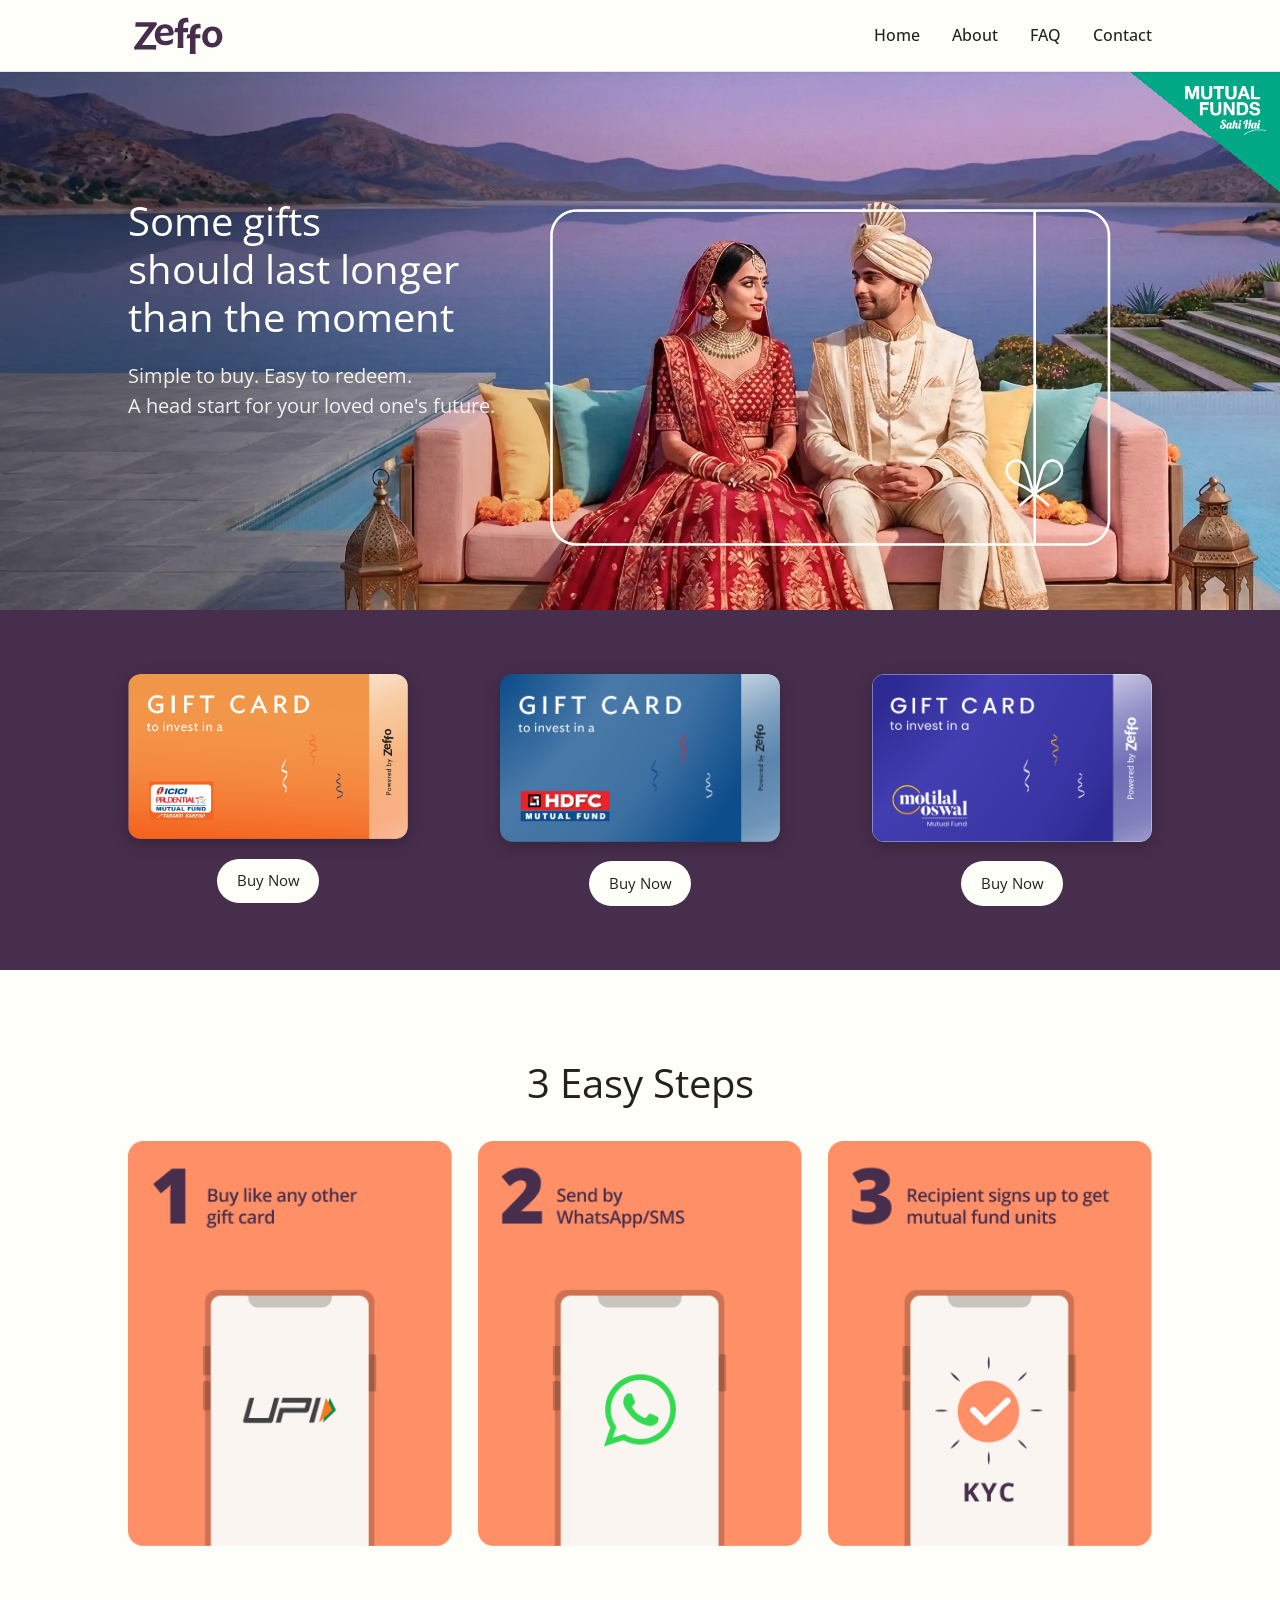
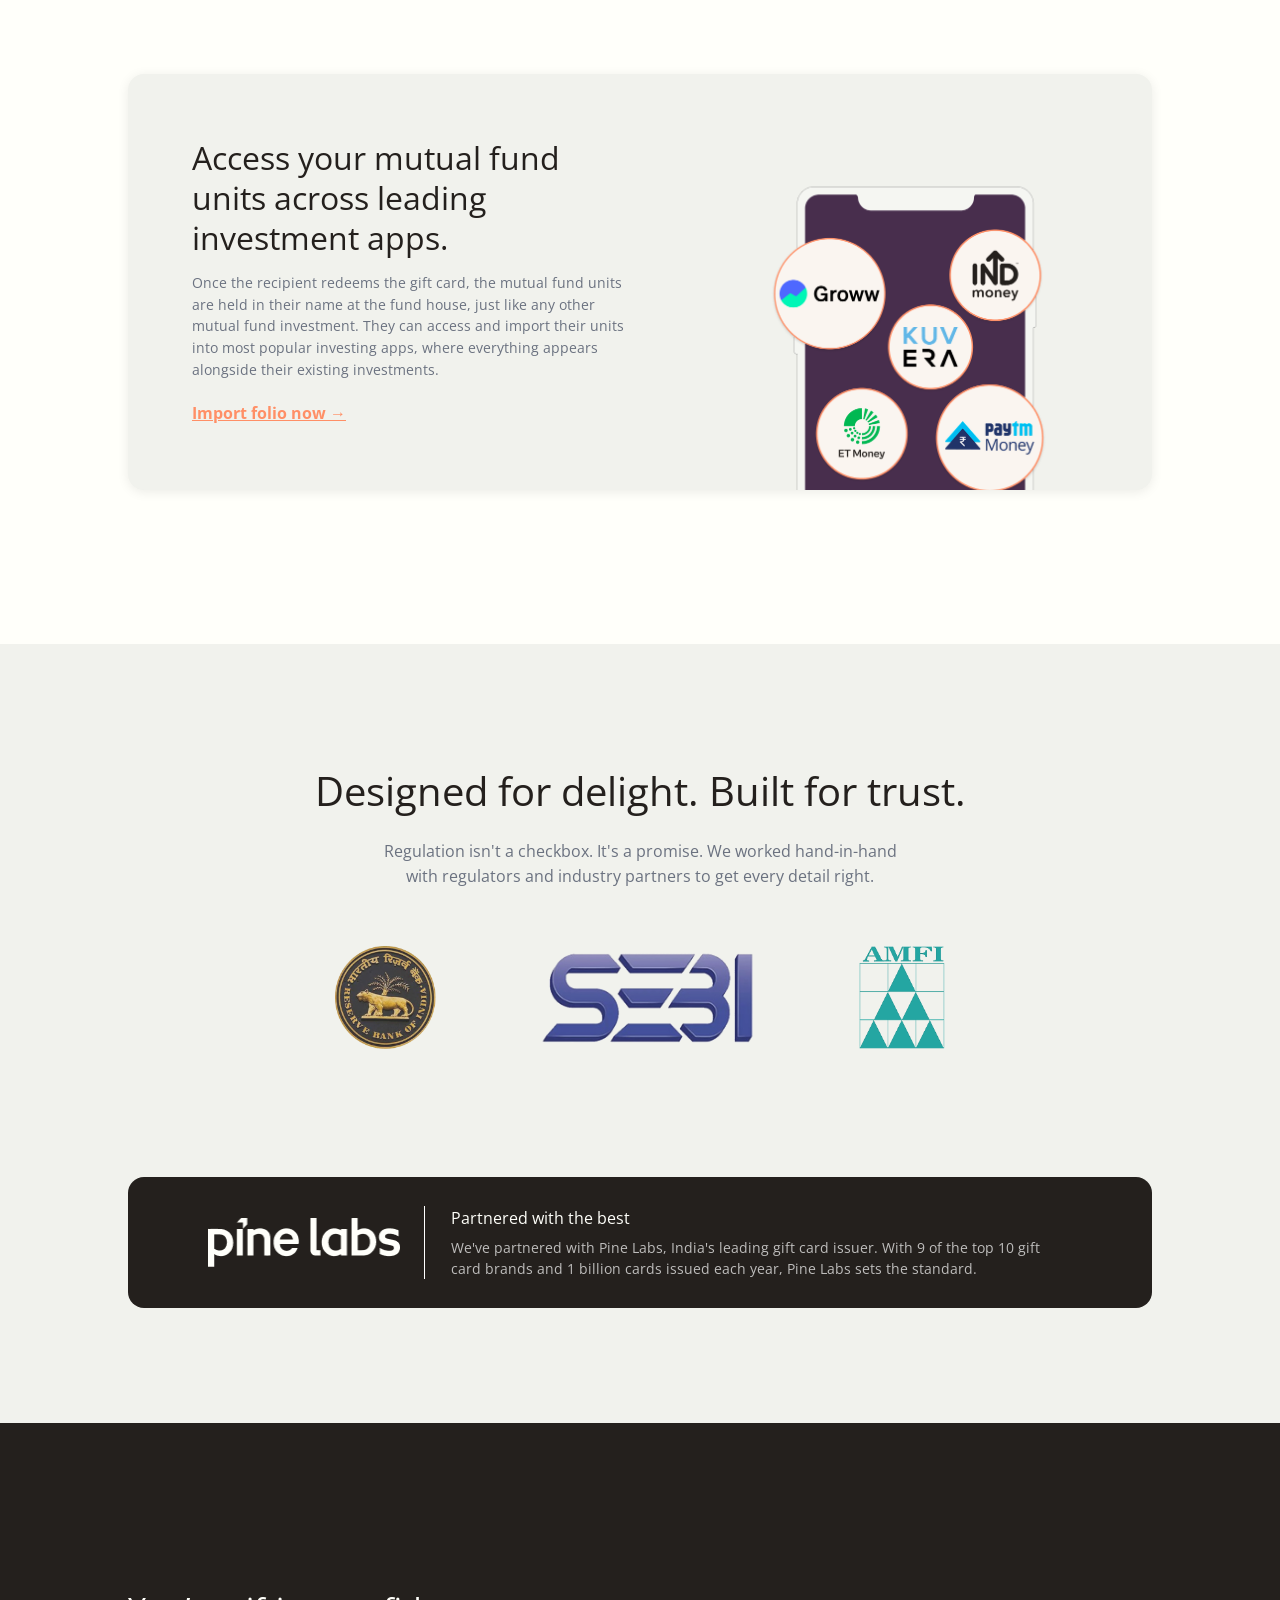
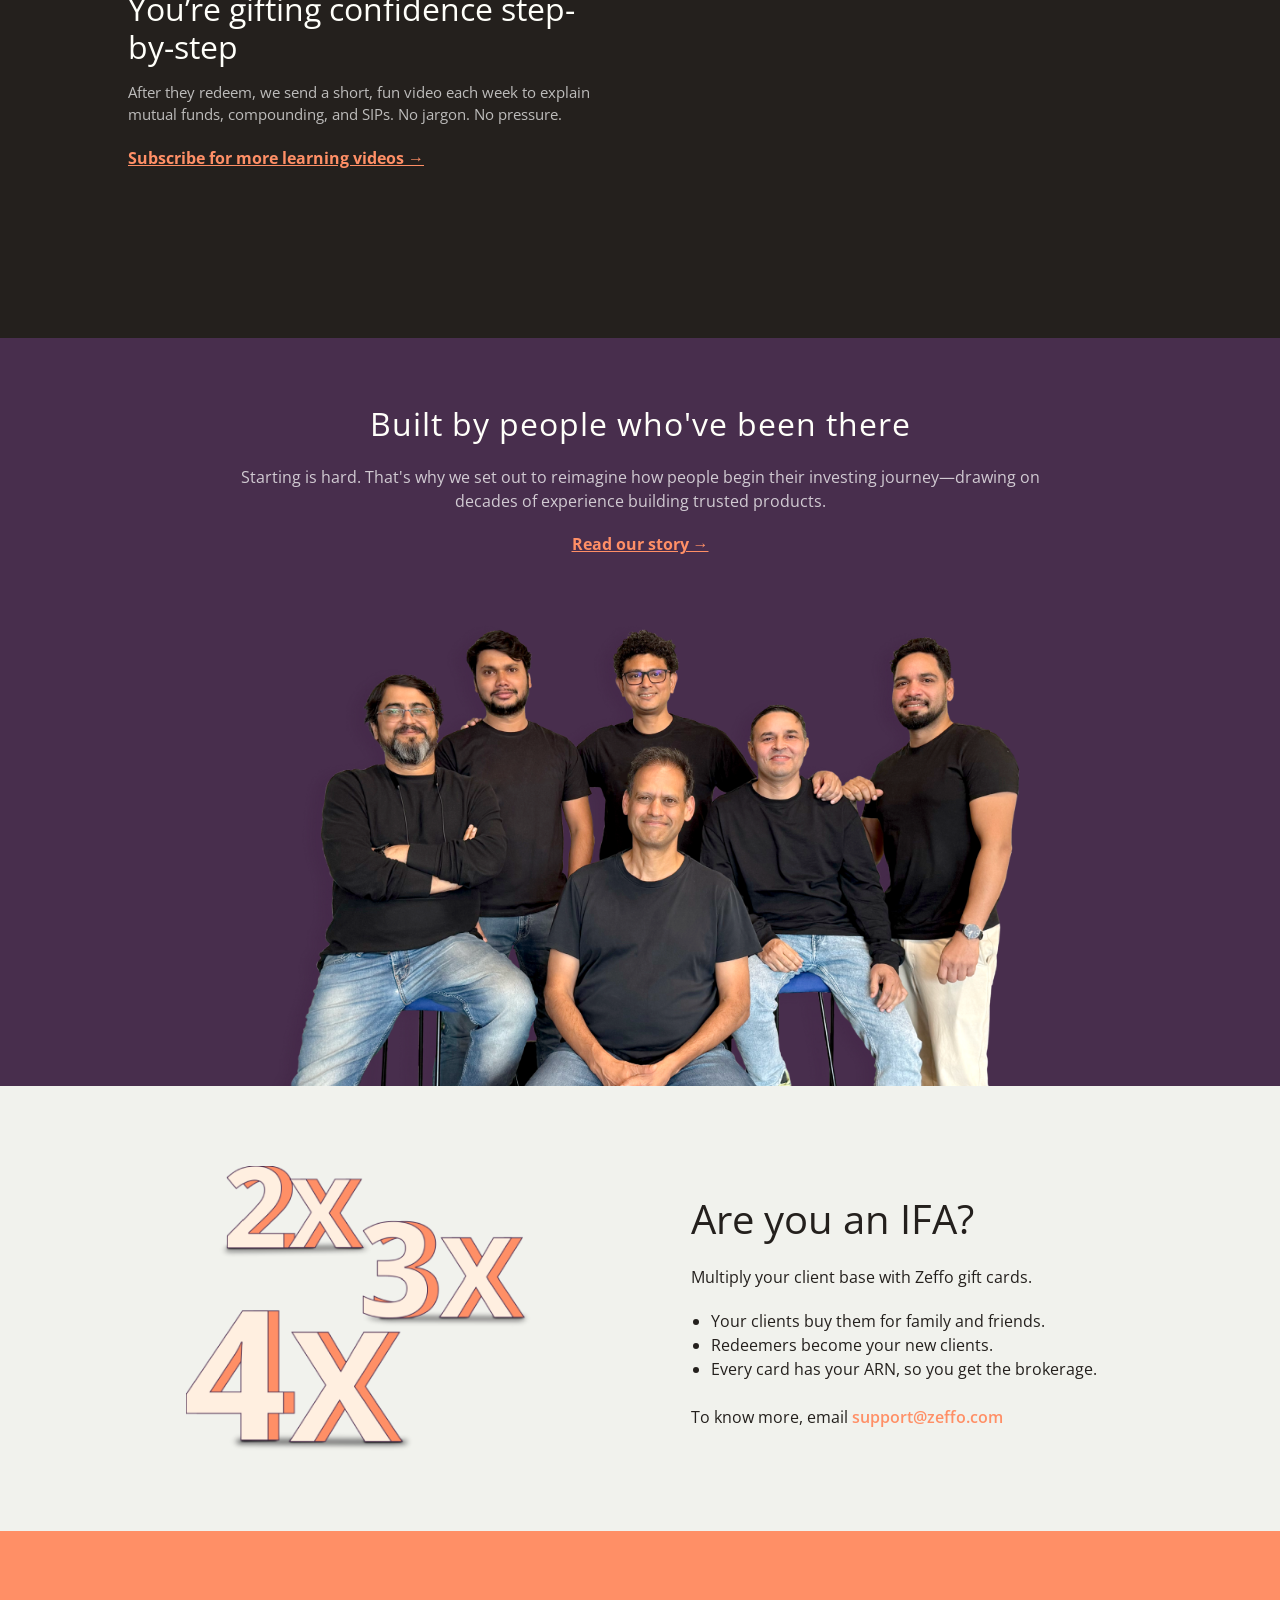
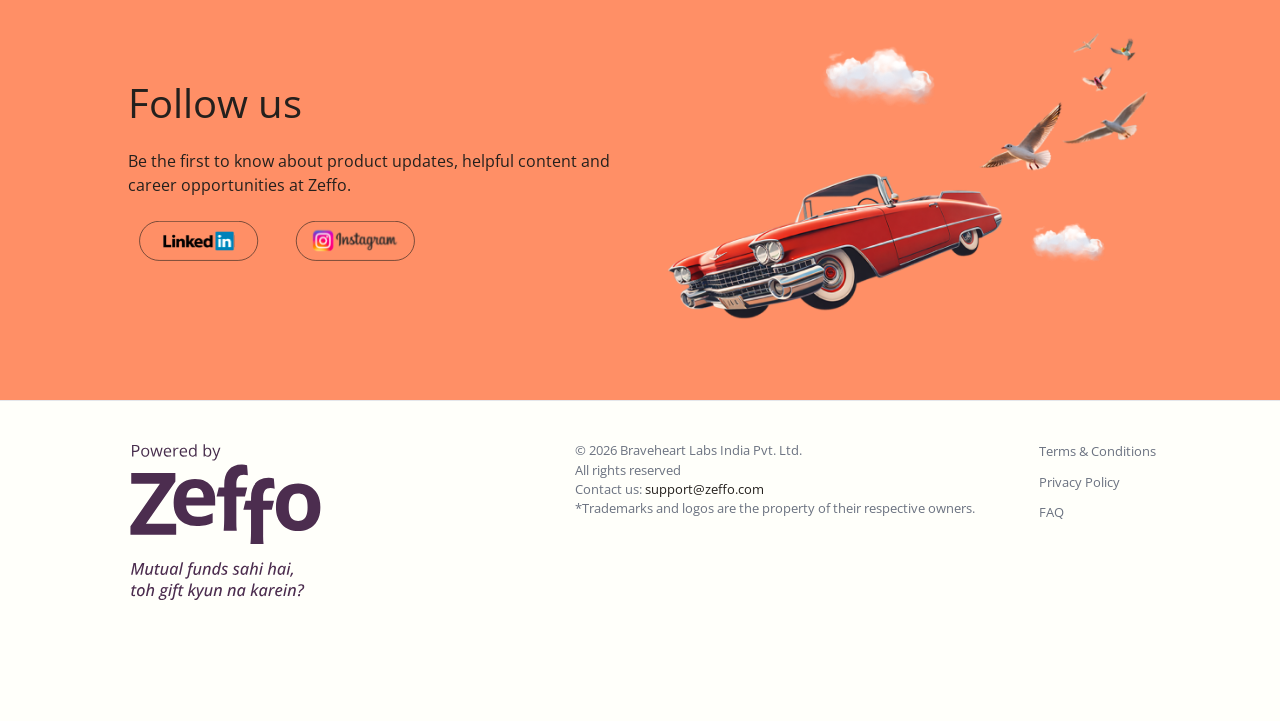
==== commit a8556953: "changes 30-03" ====
--- a/index.html
+++ b/index.html
@@ -40,27 +40,25 @@
     <section class="hero">
       <div class="hero__bg">
         <picture class="hero__bg-img hero__bg-img--active">
-          <source media="(max-width: 767px)" srcset="assets/images/banner_1_mobile.jpg">
-          <source media="(max-width: 1024px)" srcset="assets/images/banner_1_tab.jpg">
-          <img src="assets/images/banner_1.jpg" alt="" width="1272" height="681" fetchpriority="high">
+          <source media="(max-width: 767px)" srcset="assets/images/banner1_mobile.webp">
+          <img src="assets/images/banner1.webp" alt="" width="1272" height="681" fetchpriority="high">
         </picture>
         <picture class="hero__bg-img">
-          <source media="(max-width: 767px)" srcset="assets/images/banner_2_mobile.jpg">
-          <source media="(max-width: 1024px)" srcset="assets/images/banner_2_tab.jpg">
-          <img src="assets/images/banner_2.jpg" alt="" width="1272" height="681" loading="lazy">
+          <source media="(max-width: 767px)" srcset="assets/images/banner2_mobile.webp">
+          <img src="assets/images/banner2.webp" alt="" width="1272" height="681" loading="lazy">
         </picture>
         <picture class="hero__bg-img">
-          <source media="(max-width: 767px)" srcset="assets/images/banner_3_mobile.jpg">
-          <source media="(max-width: 1024px)" srcset="assets/images/banner_3_tab.jpg">
-          <img src="assets/images/banner_3.jpg" alt="" width="1272" height="681" loading="lazy">
+          <source media="(max-width: 767px)" srcset="assets/images/banner3_mobile.webp">
+          <img src="assets/images/banner3.webp" alt="" width="1272" height="681" loading="lazy">
         </picture>
         <picture class="hero__bg-img">
-          <source media="(max-width: 767px)" srcset="assets/images/banner_4_mobile.jpg">
-          <source media="(max-width: 1024px)" srcset="assets/images/banner_4_tab.jpg">
-          <img src="assets/images/banner_4.jpg" alt="" width="1272" height="681" loading="lazy">
-        </picture>
-      </div>
-      <img src="assets/images/shi_he.png" alt="" class="hero__badge" width="135" height="82">
+          <source media="(max-width: 767px)" srcset="assets/images/banner4_mobile.webp">
+          <img src="assets/images/banner4.webp" alt="" width="1272" height="681" loading="lazy">
+        </picture>
+      </div>
+      <div class="hero__badge-wrap">
+        <img src="assets/images/shi_he.png" alt="" class="hero__badge" width="135" height="82">
+      </div>
       <div class="hero__content">
         <h1 class="hero__title">Some gifts <br/> should last longer <br/> than the moment</h1>
         <p class="hero__subtitle">Simple to buy. Easy to redeem. <br>A head start for your loved one's future.</p>
@@ -114,7 +112,7 @@
           <a href="#" class="infocard__cta">Import folio now &rarr;</a>
         </div>
         <div class="infocard__image">
-          <img src="assets/images/fintech_apps.png" alt="Info illustration" width="723" height="1153" loading="lazy">
+          <img src="assets/images/fintech_apps_cropped.png" alt="Info illustration" width="723" height="1153" loading="lazy">
         </div>
       </div>
     </section>
--- a/css/style.css
+++ b/css/style.css
@@ -130,7 +130,7 @@
 }
 
 .header__logo img {
-  height: 48px;
+  height: 3.75vw;
   width: auto;
 }
 
@@ -139,11 +139,11 @@
 .header__nav-list {
   display: flex;
   align-items: center;
-  gap: 32px;
+  gap: 2.5vw;
 }
 
 .header__nav-link {
-  font-size: 16px;
+  font-size: 1.25vw;
   font-weight: 500;
   color: #222222;
   padding: 4px 0;
@@ -230,7 +230,7 @@
    ============================================ */
 
 .hero {
-  height: 53.5vw;
+  height: 42vw;
   position: relative;
   display: flex;
   align-items: center;
@@ -263,13 +263,23 @@
   opacity: 1;
 }
 
+.hero__badge-wrap {
+  position: absolute;
+  top: 0;
+  right: 0;
+  width: 150px;
+  height: 120px;
+  background: linear-gradient(to bottom left, #01A886 50%, transparent 50%);
+  z-index: 2;
+  display: flex;
+  align-items: flex-start;
+  justify-content: flex-end;
+  padding: 10px 10px 0 0;
+}
+
 .hero__badge {
-  position: absolute;
-  top: 20px;
-  right: 20px;
-  width: 150px;
+  width: 90px;
   height: auto;
-  z-index: 2;
 }
 
 .hero__content {
@@ -312,7 +322,7 @@
 .giftcards__container {
   max-width: var(--container-max);
   margin: 0 auto;
-  padding: var(--container-padding);
+  padding: 64px var(--container-padding);
 }
 
 .giftcards__grid {
@@ -361,7 +371,7 @@
   font-size: 3.125vw;
   font-weight: 400;
   color: var(--color-text);
-  margin-bottom: 4.7vw;
+  margin-bottom: 2vw;
 }
 
 .steps__grid {
@@ -385,7 +395,7 @@
    ============================================ */
 
 .infocard {
-  padding: 11.8vw var(--container-padding) 15.625vw;
+  padding: 10vw var(--container-padding) 12vw;
   background-color: var(--color-white);
   display: flex;
   justify-content: center;
@@ -447,7 +457,6 @@
 .infocard__image img {
   width: 80%;
   position: absolute;
-  bottom: -18vw;
   right: 0;
   border-radius: 8px;
 }
@@ -457,7 +466,7 @@
    ============================================ */
 
 .trust {
-  padding: 12vw var(--container-padding) 9vw;
+  padding: 9vw var(--container-padding) 9vw;
   background-color: var(--color-gray);
 }
 
@@ -484,7 +493,7 @@
   display: flex;
   justify-content: center;
   align-items: center;
-  gap: 102px;
+  gap: 8vw;
   flex-wrap: wrap;
 }
 
@@ -511,7 +520,7 @@
 .partners {
   display: flex;
   align-items: center;
-  gap: 24px;
+  gap: 1.875vw;
   margin-top: 10vw;
   padding: 2.25vw 6.25vw;
   background-color: #24201d;
@@ -536,14 +545,14 @@
 }
 
 .partners h3 {
-  font-size: 16px;
+  font-size: 1.25vw;
   font-weight: 400;
   color: var(--color-white);
   margin-bottom: 6px;
 }
 
 .partners p {
-  font-size: 14px;
+  font-size: 1.1vw;
   line-height: 1.5;
   color: rgba(255, 255, 255, 0.7);
 }
@@ -564,7 +573,7 @@
   padding: 0 var(--container-padding);
   display: flex;
   align-items: center;
-  gap: 48px;
+  gap: 3.75vw;
   height: 100%;
 }
 
@@ -573,7 +582,7 @@
 }
 
 .video-section__heading {
-  font-size: 32px;
+  font-size: 2.5vw;
   font-weight: 400;
   color: var(--color-white);
   margin-bottom: 14px;
@@ -581,14 +590,14 @@
 }
 
 .video-section__subheading {
-  font-size: 15px;
+  font-size: 1.17vw;
   line-height: 1.5;
   color: rgba(255, 255, 255, 0.7);
   margin-bottom: 20px;
 }
 
 .video-section__cta {
-  font-size: 16px;
+  font-size: 1.25vw;
   font-weight: 700;
   color: var(--color-accent);
   text-decoration: underline;
@@ -610,7 +619,6 @@
   border-radius: 12px;
   overflow: hidden;
   aspect-ratio: 16 / 9;
-  max-height: 300px;
 }
 
 .video-section__player iframe {
@@ -625,7 +633,7 @@
 
 .team {
   background-color: #482e4d;
-  padding: 60px 0 0;
+  padding: 4.7vw 0 0;
 }
 
 .team__container {
@@ -636,7 +644,7 @@
 }
 
 .team__heading {
-  font-size: 32px;
+  font-size: 2.5vw;
   font-weight: 400;
   color: var(--color-white);
   margin-bottom: 16px;
@@ -644,20 +652,19 @@
 }
 
 .team__desc {
-  font-size: 16px;
+  font-size: 1.25vw;
   line-height: 1.5;
   color: rgba(255, 255, 255, 0.75);
-  max-width: 800px;
-  margin: 0 auto 40px;
+  max-width: 62.5vw;
+  margin: 0 auto 1.5vw;
 }
 
 .team-section__cta {
-  font-size: 16px;
+  font-size: 1.25vw;
   font-weight: 700;
   color: var(--color-accent);
   text-decoration: underline;
   display: inline-block;
-  margin-bottom: 40px;
   transition: color 0.2s ease;
 }
 
@@ -670,7 +677,8 @@
 }
 
 .team__image img {
-  width: 100%;
+  width: 80%;
+  margin: auto;
   border-radius: 12px;
 }
 
@@ -679,7 +687,7 @@
    ============================================ */
 
 .multiplier {
-  padding: 60px 0;
+  padding: 6.25vw 0;
   background-color: var(--color-gray);
 }
 
@@ -699,7 +707,7 @@
 }
 
 .multiplier__image img {
-  width: 100%;
+  width: 75%;
 }
 
 .multiplier__text {
@@ -753,7 +761,7 @@
 
 .follow {
   background-color: var(--color-accent);
-  padding: 60px 0;
+  padding: 4.7vw 0;
 }
 
 .follow__container {
@@ -762,7 +770,7 @@
   padding: 0 var(--container-padding);
   display: flex;
   align-items: center;
-  gap: 48px;
+  gap: 3.75vw;
 }
 
 .follow__text {
@@ -824,7 +832,7 @@
 
 .footer {
   background-color: var(--color-white);
-  padding: 40px 0 120px;
+  padding: 3.125vw 0 9.375vw;
   border-top: 1px solid var(--color-border);
 }
 
@@ -835,17 +843,17 @@
   display: flex;
   align-items: flex-start;
   justify-content: space-between;
-  gap: 48px;
+  gap: 3.75vw;
 }
 
 .footer__logo img {
-  height: 160px;
+  height: 12.5vw;
   width: auto;
 }
 
 .footer__right {
   display: flex;
-  gap: 60px;
+  gap: 4.7vw;
 }
 
 .footer__info {
@@ -853,7 +861,7 @@
 }
 
 .footer__info p {
-  font-size: 13px;
+  font-size: 1vw;
   line-height: 1.5;
   color: var(--color-text-light);
 }
@@ -875,7 +883,7 @@
 }
 
 .footer__links a {
-  font-size: 13px;
+  font-size: 1vw;
   color: var(--color-text-light);
   transition: color 0.2s ease;
 }
@@ -917,14 +925,14 @@
 }
 
 .about-banner__heading {
-  font-size: 40px;
+  font-size: 3.125vw;
   font-weight: 700;
   color: var(--color-white);
   margin-bottom: 24px;
 }
 
 .about-banner__line {
-  font-size: 20px;
+  font-size: 1.562vw;
   line-height: 1.6;
   color: rgba(255, 255, 255, 0.9);
 }
@@ -961,17 +969,17 @@
 }
 
 .senior-team__heading {
-  font-size: 40px;
+  font-size: 3.125vw;
   font-weight: 400;
   color: var(--color-text);
   margin-bottom: 20px;
 }
 
 .senior-team__desc {
-  font-size: 20px;
+  font-size: 1.562vw;
   line-height: 1.6;
   color: var(--color-text);
-  max-width: 600px;
+  max-width: 46.875vw;
   margin: 0 auto 12px;
 }
 
@@ -982,20 +990,20 @@
 
 .senior-team__grid {
   display: grid;
-  grid-template-columns: repeat(3, 240px);
+  grid-template-columns: repeat(3, 18.75vw);
   justify-content: center;
   gap: 7.5vw;
   margin-top: 48px;
 }
 
 .senior-team__member {
-  width: 240px;
-  height: 240px;
+  width: 18.75vw;
+  height: 18.75vw;
 }
 
 .senior-team__photo {
-  width: 240px;
-  height: 240px;
+  width: 18.75vw;
+  height: 18.75vw;
   border-radius: 50%;
   background-color: #FFB088;
   overflow: hidden;
@@ -1009,26 +1017,26 @@
 }
 
 .senior-team__name {
-  font-size: 14px;
+  font-size: 1.1vw;
   font-weight: 600;
   color: var(--color-white);
   margin-bottom: 2px;
   position: relative;
-  top: -70px;
+  top: -5.5vw;
 }
 
 .senior-team__role {
-  font-size: 13px;
+  font-size: 1vw;
   color: rgba(255, 255, 255, 0.6);
   position: relative;
-  top: -70px;
+  top: -5.5vw;
 }
 .team__goal {
   margin-top: 5vw;
 }
 
 .senior-team__goal {
-  font-size: 40px;
+  font-size: 3.125vw;
   font-weight: 400;
 }
 
@@ -1039,7 +1047,7 @@
   background-size: cover;
   background-position: center;
   background-repeat: no-repeat;
-  padding: 140px 0;
+  padding: 10.9vw 0;
 }
 
 .founder__container {
@@ -1048,11 +1056,11 @@
   padding: 0 var(--container-padding);
   display: flex;
   align-items: flex-start;
-  gap: 48px;
+  gap: 3.75vw;
 }
 
 .founder__image {
-  flex: 0 0 280px;
+  flex: 0 0 21.875vw;
   border-radius: 16px;
   overflow: hidden;
   background: #F1F2ED;
@@ -1068,21 +1076,21 @@
 }
 
 .founder__heading {
-  font-size: 40px;
+  font-size: 3.125vw;
   font-weight: 700;
   color: var(--color-white);
   margin-bottom: 20px;
 }
 
 .founder__desc {
-  font-size: 16px;
+  font-size: 1.25vw;
   line-height: 1.6;
   color: rgba(255, 255, 255, 0.8);
   margin-bottom: 16px;
 }
 
 .founder__sign {
-  font-size: 15px;
+  font-size: 1.17vw;
   line-height: 1.6;
   color: rgba(255, 255, 255, 0.9);
   margin-top: 24px;
@@ -1097,20 +1105,20 @@
    ============================================ */
 
 .faq-hero {
-  padding: 60px 0 40px;
+  padding: 4.7vw 0 3.125vw;
   text-align: center;
   background-color: var(--color-white);
 }
 
 .faq-hero__title {
-  font-size: 36px;
+  font-size: 2.8vw;
   font-weight: 700;
   color: var(--color-text);
   margin-bottom: 12px;
 }
 
 .faq-hero__subtitle {
-  font-size: 16px;
+  font-size: 1.25vw;
   color: var(--color-text-light);
 }
 
@@ -1119,26 +1127,26 @@
 .quickhelp {
   display: flex;
   justify-content: center;
-  padding: 0 0 48px;
+  padding: 0 0 3.75vw;
   background-color: var(--color-white);
 }
 
 .quickhelp__container {
-  max-width: 1120px;
-  margin: 0 80px;
-  padding: 0 0;
+  max-width: 87.5vw;
+  margin: 0 auto;
+  padding: 0 var(--container-padding);
   display: flex;
   justify-content: center;
-  gap: 24px;
+  gap: 1.875vw;
 }
 
 .quickhelp__card {
   flex: 1;
   aspect-ratio: 1 / 1;
-  max-width: 540px;
+  max-width: 42.2vw;
   border: 2px solid var(--color-accent);
   border-radius: 12px;
-  padding: 40px;
+  padding: 3.125vw;
   display: flex;
   flex-direction: column;
   align-items: center;
@@ -1147,7 +1155,7 @@
 }
 
 .quickhelp__title {
-  font-size: 40px;
+  font-size: 3.125vw;
   font-weight: 400;
   color: var(--color-text);
 }
@@ -1161,7 +1169,7 @@
 }
 
 .quickhelp__desc {
-  font-size: 16px;
+  font-size: 1.25vw;
   line-height: 1.5;
   color: var(--color-text-light);
   flex: 1;
@@ -1169,7 +1177,7 @@
 }
 
 .quickhelp__cta {
-  font-size: 16px;
+  font-size: 1.25vw;
   font-weight: 700;
   color: var(--color-accent);
   text-decoration: underline;
@@ -1186,7 +1194,7 @@
 }
 
 .faq__container {
-  max-width: 768px;
+  max-width: 60vw;
   margin: 0 auto;
   padding: 0 var(--container-padding);
   box-sizing: content-box;
@@ -1199,7 +1207,8 @@
   border: 2px solid var(--color-accent);
   border-radius: 8px;
   overflow: hidden;
-  width: 440px;
+  width: 100%;
+  max-width: 34.375vw;
   margin: 0 auto 32px;
 }
 
@@ -1209,10 +1218,10 @@
   text-align: center;
   border: none;
   font-family: var(--font-family);
-  font-size: 15px;
+  font-size: 1.17vw;
   font-weight: 600;
   color: var(--color-text);
-  padding: 10px 32px;
+  padding: 0.78vw 2.5vw;
   cursor: pointer;
   transition: background-color 0.2s ease, color 0.2s ease;
 }
@@ -1235,9 +1244,9 @@
   width: 100%;
   background: none;
   border: none;
-  padding: 20px 0;
+  padding: 1.5625vw 0;
   font-family: var(--font-family);
-  font-size: 16px;
+  font-size: 1.25vw;
   font-weight: 600;
   color: var(--color-text);
   text-align: left;
@@ -1275,8 +1284,8 @@
 }
 
 .faq__answer p {
-  padding: 0 0 20px;
-  font-size: 15px;
+  padding: 0 0 1.5625vw;
+  font-size: 1.17vw;
   line-height: 1.5;
   color: var(--color-text-light);
 }
@@ -1286,26 +1295,26 @@
    ============================================ */
 
 .faq-contact {
-  padding: 60px 0;
+  padding: 4.7vw 0;
   background-color: var(--color-white);
   text-align: center;
 }
 
 .faq-contact__container {
-  max-width: 600px;
+  max-width: 46.875vw;
   margin: 0 auto;
   padding: 0 var(--container-padding);
 }
 
 .faq-contact__heading {
-  font-size: 32px;
+  font-size: 2.5vw;
   font-weight: 700;
   color: var(--color-text);
   margin-bottom: 12px;
 }
 
 .faq-contact__subheading {
-  font-size: 16px;
+  font-size: 1.25vw;
   line-height: 1.5;
   color: var(--color-text-light);
   margin-bottom: 24px;
@@ -1313,12 +1322,12 @@
 
 .faq-contact__cta {
   display: inline-block;
-  font-size: 16px;
+  font-size: 1.25vw;
   font-weight: 600;
   color: var(--color-text);
   text-decoration: none;
   border: 2px solid var(--color-text);
-  padding: 10px 28px;
+  padding: 0.78vw 2.2vw;
   transition: background-color 0.2s ease, color 0.2s ease;
 }
 
@@ -1327,292 +1336,7 @@
   color: var(--color-white);
 }
 
-/* ============================================
-   Tablet styles (768px - 1024px)
-   ============================================ */
-
-@media (max-width: 1024px) {
-  :root {
-    --container-padding: 5%;
-    --header-height: 60px;
-  }
-
-
-  .header__logo img {
-    height: 36px;
-  }
-
-  .header__nav-link {
-    font-size: 14px;
-  }
-
-  /* Hero tablet */
-
-  .hero {
-    align-items: flex-start;
-    height: 100vw;
-  }
-  .hero__badge {
-    width: 12vw;
-    top: 2vw;
-    right: 2vw;
-  }
-
-  .hero__content {
-    margin-top: 0;
-    padding-top: 12.5vw;
-    padding-bottom: 0;
-    text-align: center;
-  }
-
-  .hero__title {
-    font-size: 4.5vw;
-    font-weight: 400;
-    max-width: 75%;
-    justify-self: center;
-  }
-  .hero__title br:first-child {
-    display: none;
-  }
-
-  .hero__subtitle {
-    font-size: 2.3vw;
-    font-weight: 400;
-    max-width: 100%;
-  }
-  .hero__subtitle br {
-    display: none;
-  }
-
-  /* Gift cards tablet */
-
-  .giftcards__grid {
-    gap: 24px;
-  }
-
-  .giftcards__item {
-    flex: 0 0 26vw;
-  }
-
-  /* Steps tablet */
-
-  .steps__heading {
-    font-size: 28px;
-  }
-
-  .steps__grid {
-    gap: 24px;
-  }
-
-  /* Info card tablet */
-
-  .infocard {
-    padding: 60px 0 100px;
-  }
-
-  .infocard__card {
-    width: 90%;
-  }
-  .infocard__text {
-    width: 40vw;
-  }
-  .infocard__subtitle {
-    font-size: 3vw;
-  }
-  .infocard__desc{
-    font-size: 1.2vw;
-  }
-  .infocard__cta {
-    font-size: 1.35vw;
-  }
-  .infocard__image {
-    width: 40vw;
-  }
-  
-  .infocard__image img {
-    bottom: -21vw;
-  }
-
-  /* Trust tablet */
-
-  .trust {
-    padding: 60px 0 40px;
-  }
-
-  .trust__heading {
-    font-size: 28px;
-  }
-
-  .trust__logos {
-    gap: 60px;
-  }
-
-  .trust__logo-item img {
-    height: 84px;
-  }
-
-  .partners {
-    width: 90vw;
-  }
-
-  .pine-labs-logo img {
-    width: 140px;
-  }
-
-  /* Video tablet */
-
-  .video-section__heading {
-    font-size: 26px;
-  }
-
-  .video-section__container {
-    gap: 32px;
-  }
-
-  /* Team tablet */
-
-  .team__heading {
-    font-size: 28px;
-  }
-
-  /* Multiplier tablet */
-
-  .multiplier__container {
-    gap: 10vw;
-  }
-
-  .multiplier__heading {
-    font-size: 3.5vw;
-  }
-
-  .multiplier__intro {
-    font-size: 1.5vw;
-  }
-
-  .multiplier__list li {
-    font-size: 1.5vw;
-  }
-
-  .multiplier__footer {
-    font-size: 1.75vw;
-  }
-
-  /* Follow tablet */
-
-  .follow__social-link img {
-    width: 15vw;
-    height: 4.5vw;
-  }
-
-  .follow__heading {
-    font-size: 4vw;
-  }
-
-  .follow__container {
-    gap: 32px;
-  }
-
-  .follow__desc {
-    font-size: 1.5vw;
-  }
-
-  /* Footer tablet */
-
-  .footer__logo img {
-    height: 120px;
-  }
-
-  .footer__right {
-    gap: 32px;
-  }
-
-  /* About banner tablet */
-  .about-banner__container{
-    padding: 0 5vw;
-  }
-
-  .about-banner__heading {
-    font-size: 3.125vw;
-  }
-  .about-banner__line {
-    font-size: 1.562vw;
-  }
-
-  .about-banner__image img {
-    max-width: 45vw;
-  }
-
-  /* Senior team tablet */
-
-  .senior-team__heading {
-    font-size: 28px;
-  }
-
-  .senior-team__desc {
-    font-size: 18px;
-  }
-
-  .senior-team__name {
-    top: -65px;
-    font-size: 12px;
-  }
-
-  .senior-team__role {
-    font-size: 12px;
-    top: -65px;
-  }
-
-  .senior-team__grid {
-    grid-template-columns: repeat(3, 200px);
-  }
-
-  .senior-team__member {
-    width: 200px;
-    height: 200px;
-  }
-
-  .senior-team__photo {
-    width: 200px;
-    height: 200px;
-  }
-
-  .senior-team__goal {
-    font-size: 28px;
-  }
-  /* Goal tablet */
-
-  .about-goal__text {
-    font-size: 28px;
-  }
-
-  /* Founder tablet */
-
-  .founder__image {
-    flex: 0 0 200px;
-  }
-
-  .founder__heading {
-    font-size: 24px;
-  }
-
-  /* Quick help tablet */
-
-  .quickhelp__container {
-    margin: 0 auto;
-    padding: 0 var(--container-padding);
-  }
-
-  .quickhelp__title {
-    font-size: 32px;
-  }
-
-  /* FAQ tabs tablet */
-
-  .faq__tabs {
-    width: 100%;
-    max-width: 440px;
-  }
-}
+/* (Tablet breakpoint removed — desktop layout scales down via vw units to 768px) */
 
 /* ============================================
    Small tablet styles (below 768px)
@@ -1621,10 +1345,15 @@
 @media (max-width: 767px) {
   :root {
     --container-padding: 32px;
+    --header-height: 60px;
   }
 
   .header__menu-btn {
     display: block;
+  }
+
+  .header__logo img {
+    height: 36px;
   }
 
   .header__nav {
@@ -1663,8 +1392,26 @@
 
   /* Hero mobile */
   .hero {
+    align-items: flex-start;
     height: 125vw;
   }
+
+  .hero__content {
+    margin-top: 0;
+    padding-top: 20vw;
+    padding-bottom: 0;
+    text-align: center;
+  }
+
+  .hero__badge-wrap {
+    width: 130px;
+    height: 100px;
+  }
+  
+  .hero__badge {
+    width: 75px;
+  }
+
   .hero__title {
     font-size: 5.5vw;
     font-weight: 400;
@@ -1680,6 +1427,9 @@
     font-weight: 400;
     max-width: 100%;
   }
+  .hero__subtitle br {
+    display: none;
+  }
 
   /* Gift cards mobile */
 
@@ -1701,6 +1451,10 @@
 
   /* Steps mobile */
 
+  .steps {
+    padding-top: 48px;
+  }
+
   .steps__heading {
     font-size: 28px;
     margin-bottom: 28px;
@@ -1717,6 +1471,10 @@
   }
 
   /* Info card mobile */
+
+  .infocard {
+    padding: 48px 0 60px;
+  }
 
   .infocard__card {
     width: 90%;
@@ -1768,6 +1526,7 @@
 
   .trust__subheading {
     font-size: 16px;
+    margin: 0 16px 40px;
   }
 
   .trust__logos {
@@ -1779,13 +1538,24 @@
   }
 
   .partners {
+    width: 90%;
     flex-direction: column;
     text-align: center;
     gap: 16px;
     padding: 24px;
   }
+
+  .partners h3 {
+    font-size: 16px;
+  }
+
+  .partners p {
+    font-size: 12px;
+  }
+
   .pine-labs-desc {
     border: none;
+    padding-left: 0;
   }
 
   .pine-labs-logo img {
@@ -1795,7 +1565,6 @@
   /* Video section mobile */
 
   .video-section {
-    max-height: none;
     padding: 40px 0;
   }
 
@@ -1808,12 +1577,23 @@
     font-size: 28px;
   }
 
+  .video-section__subheading {
+    font-size: 12px;
+  }
+
+  .video-section__cta {
+    font-size: 14px;
+  }
+
   .video-section__player {
-    max-height: none;
     width: 100%;
   }
 
   /* Team mobile */
+
+  .team {
+    padding: 40px 0 0;
+  }
 
   .team__heading {
     font-size: 28px;
@@ -1821,6 +1601,10 @@
 
   .team__desc {
     font-size: 16px;
+    max-width: 100%;
+  }
+  .team__image img {
+    width: 100%;
   }
 
   .team-section__cta {
@@ -1844,14 +1628,18 @@
   .multiplier__intro {
     font-size: 16px;
   }
-  .multiplier__list li{
+  .multiplier__list li {
     font-size: 16px;
   }
-  .multiplier__footer{
+  .multiplier__footer {
     font-size: 18px;
   }
 
   /* Follow us mobile */
+
+  .follow {
+    padding: 40px 0;
+  }
 
   .follow__container {
     flex-direction: column;
@@ -1871,11 +1659,20 @@
     justify-content: center;
   }
 
+  .follow__social-link img {
+    width: 100px;
+    height: 28px;
+  }
+
   .follow__image img {
     max-width: 260px;
   }
 
   /* Footer mobile */
+
+  .footer {
+    padding: 32px 0 80px;
+  }
 
   .footer__container {
     flex-direction: column;
@@ -1892,6 +1689,14 @@
     gap: 24px;
   }
 
+  .footer__info p {
+    font-size: 13px;
+  }
+
+  .footer__links a {
+    font-size: 13px;
+  }
+
   /* About page mobile */
 
   .about-banner {
@@ -1901,25 +1706,13 @@
   .about-banner__container {
     flex-direction: column;
     gap: 32px;
-  }
-
-  .about-banner__heading {
-    font-size: 28px;
-  }
-
-  .about-banner__image img {
-    max-width: 280px;
-  }
-
-  /* About mobile */
-
-  .about-banner__container{
     padding: 0 10vw;
   }
 
   .about-banner__heading {
     font-size: 32px;
   }
+
   .about-banner__line {
     font-size: 16px;
   }
@@ -1935,6 +1728,11 @@
     font-size: 26px;
   }
 
+  .senior-team__desc {
+    font-size: 16px;
+    max-width: 100%;
+  }
+
   .senior-team__grid {
     grid-template-columns: repeat(2, 160px);
     gap: 28px;
@@ -1948,6 +1746,20 @@
   .senior-team__photo {
     width: 160px;
     height: 160px;
+  }
+
+  .senior-team__name {
+    font-size: 12px;
+    top: -40px;
+  }
+
+  .senior-team__role {
+    font-size: 12px;
+    top: -40px;
+  }
+
+  .senior-team__goal {
+    font-size: 26px;
   }
 
   /* Goal mobile */
@@ -1985,6 +1797,14 @@
     font-size: 24px;
   }
 
+  .founder__desc {
+    font-size: 16px;
+  }
+
+  .founder__sign {
+    font-size: 15px;
+  }
+
   /* FAQ page mobile */
 
   .faq-hero {
@@ -1995,7 +1815,15 @@
     font-size: 28px;
   }
 
+  .faq-hero__subtitle {
+    font-size: 16px;
+  }
+
   /* Quick help mobile */
+
+  .quickhelp {
+    padding: 0 0 40px;
+  }
 
   .quickhelp__container {
     flex-direction: column;
@@ -2012,10 +1840,23 @@
     font-size: 28px;
   }
 
+  .quickhelp__desc {
+    font-size: 16px;
+  }
+
+  .quickhelp__cta {
+    font-size: 16px;
+  }
+
   /* FAQ tabs mobile */
+
+  .faq__container {
+    max-width: 100%;
+  }
 
   .faq__tabs {
     width: 100%;
+    max-width: 100%;
   }
 
   .faq__tab {
@@ -2023,11 +1864,37 @@
     font-size: 14px;
   }
 
-  /* Social links mobile */
-
-  .follow__social-link img {
-    width: 100px;
-    height: 28px;
+  .faq__question {
+    padding: 16px 0;
+    font-size: 16px;
+  }
+
+  .faq__answer p {
+    padding: 0 0 16px;
+    font-size: 15px;
+  }
+
+  /* FAQ contact mobile */
+
+  .faq-contact {
+    padding: 40px 0;
+  }
+
+  .faq-contact__container {
+    max-width: 100%;
+  }
+
+  .faq-contact__heading {
+    font-size: 28px;
+  }
+
+  .faq-contact__subheading {
+    font-size: 16px;
+  }
+
+  .faq-contact__cta {
+    font-size: 16px;
+    padding: 10px 28px;
   }
 }
 
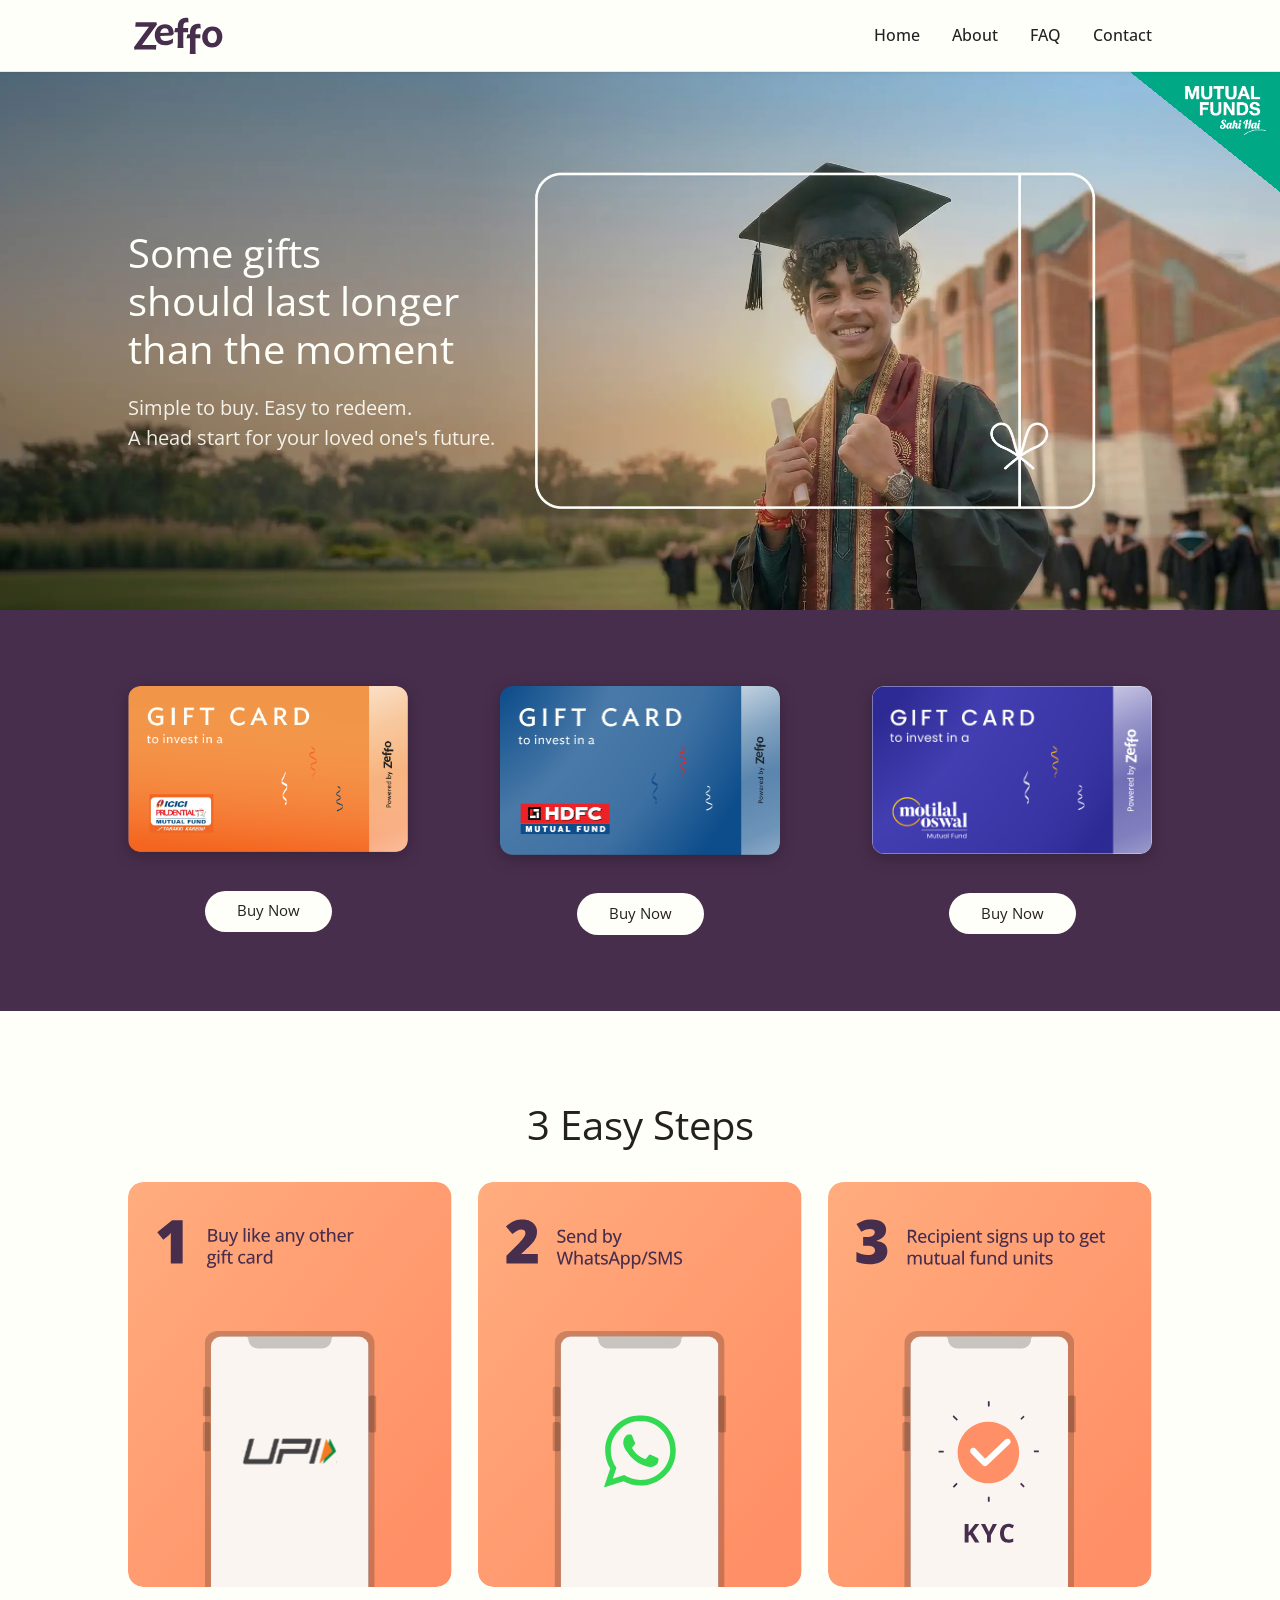
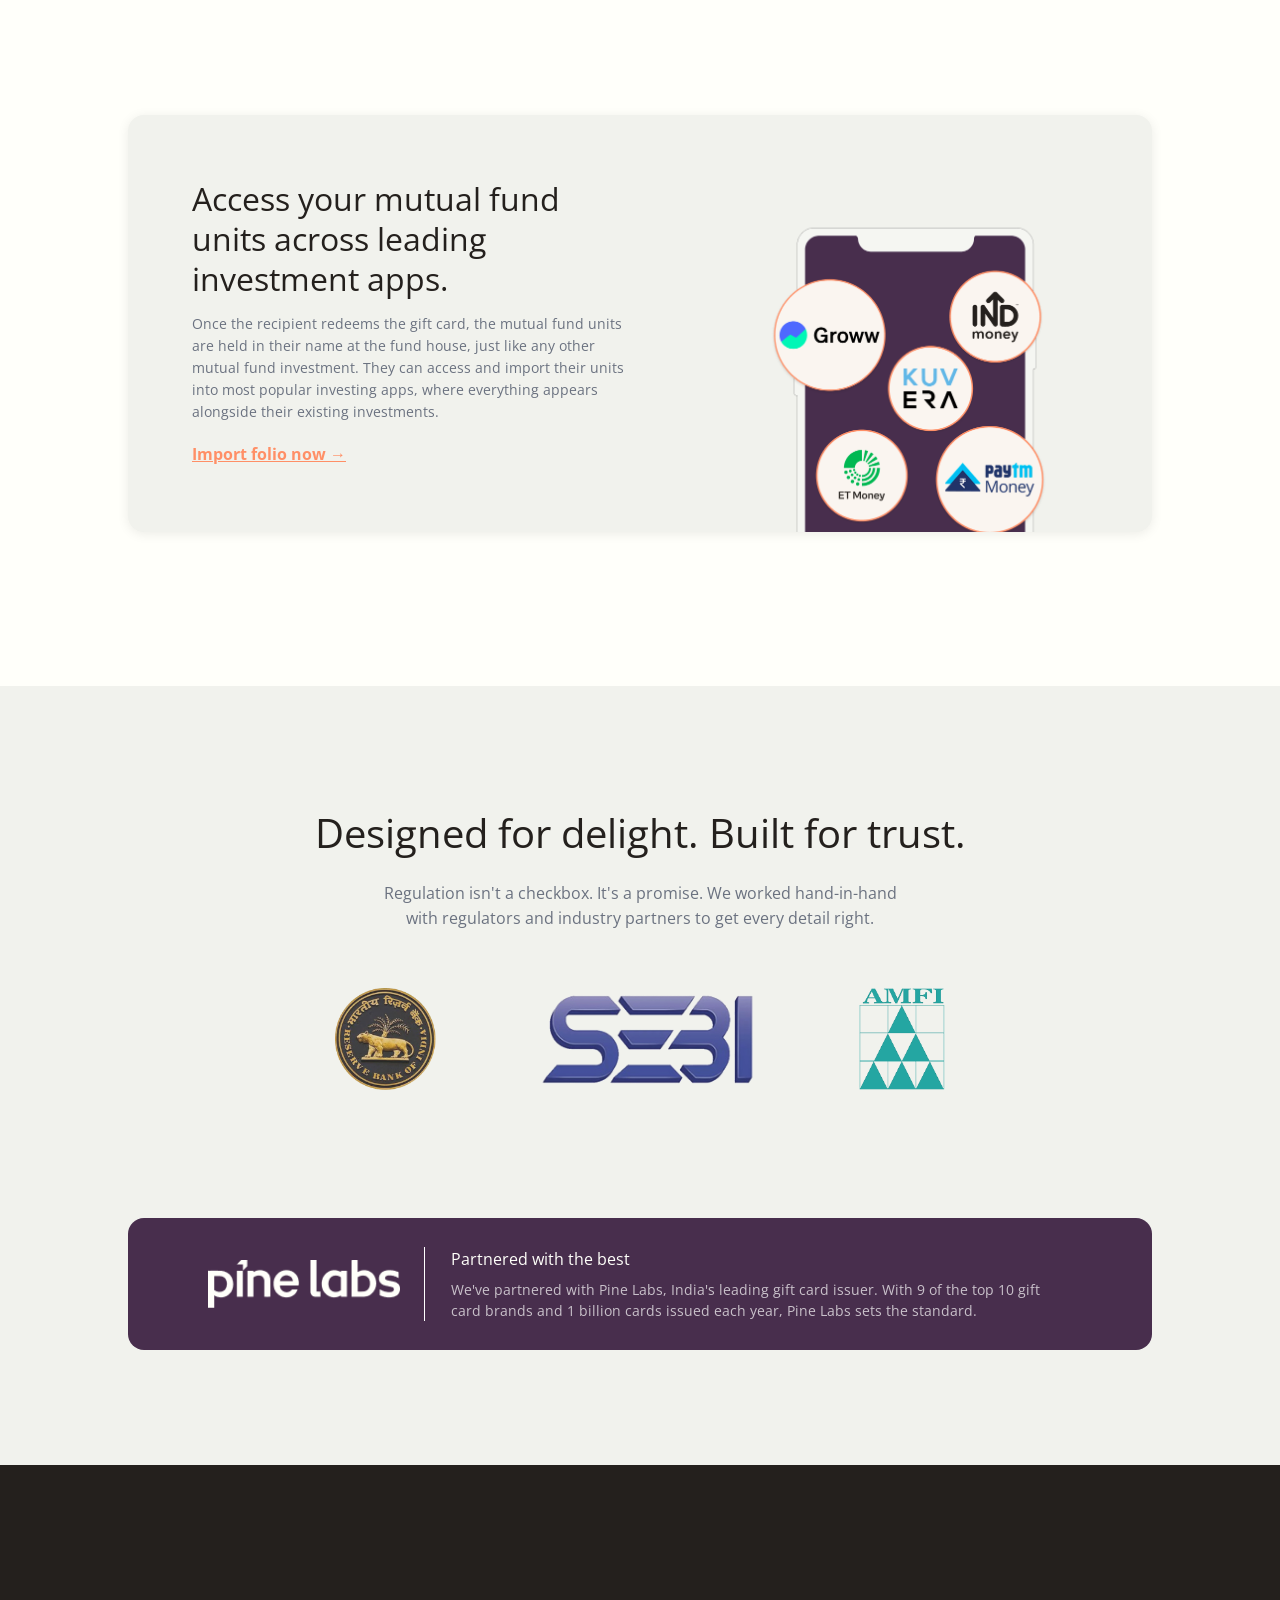
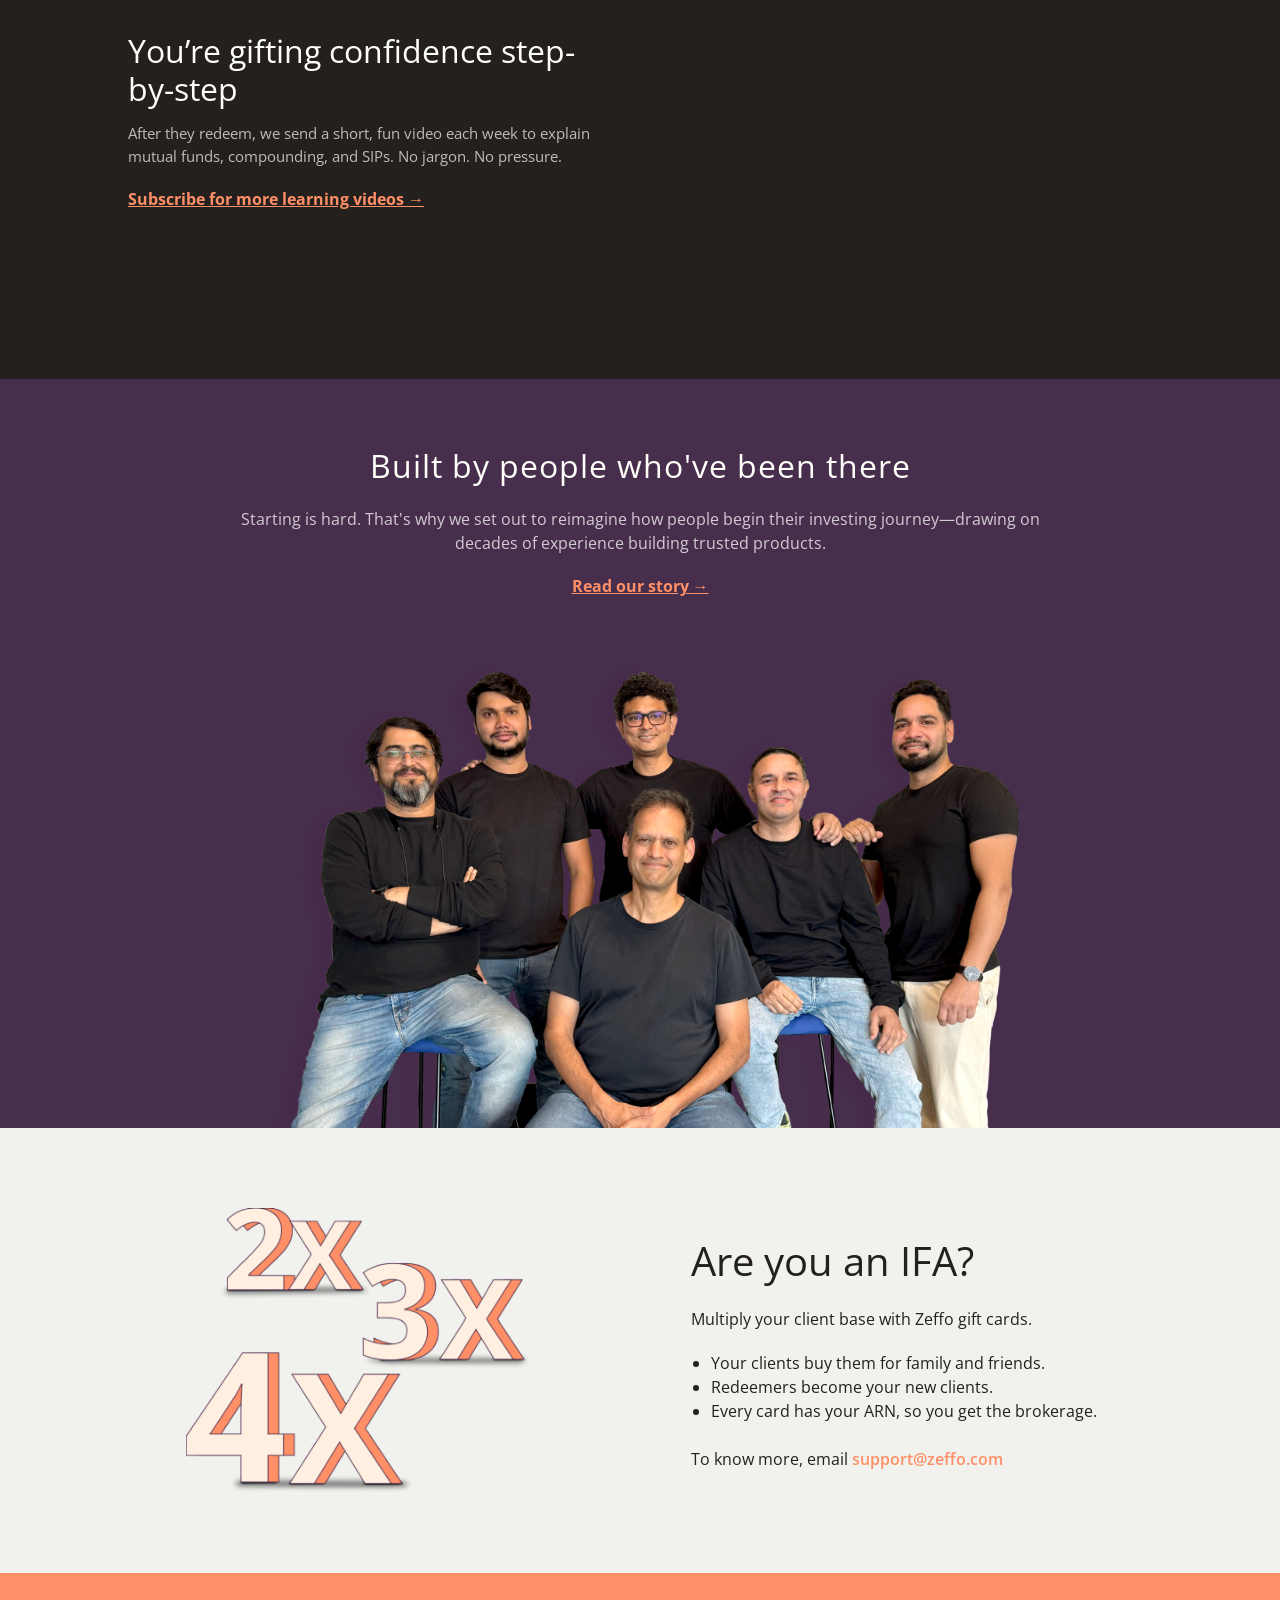
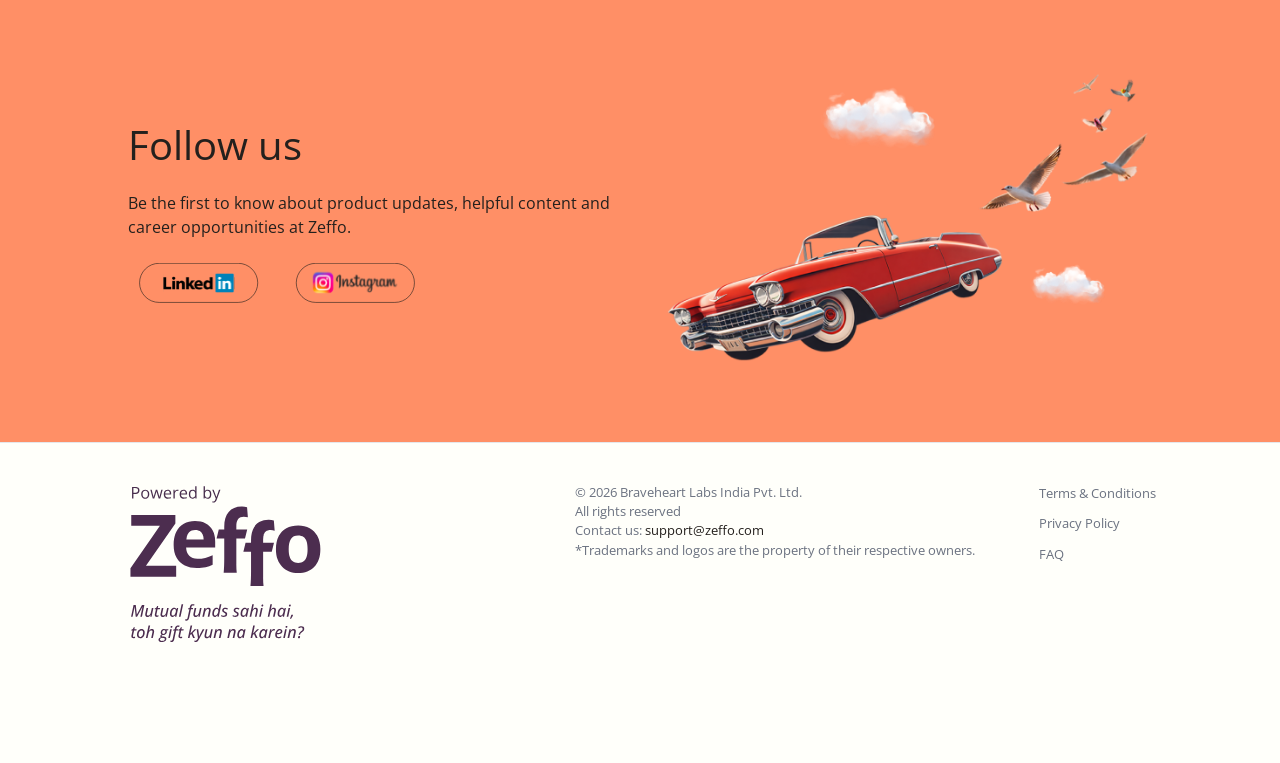
==== commit 2cd95e65: "changes 04-04" ====
--- a/index.html
+++ b/index.html
@@ -91,13 +91,13 @@
         <h2 class="steps__heading">3 Easy Steps</h2>
         <div class="steps__grid">
           <div class="steps__item">
-            <img src="assets/images/step_1.png" alt="Step 1 — Choose a gift card" class="steps__image" width="342" height="427" loading="lazy">
+            <img src="assets/images/step_1.svg" alt="Step 1 — Choose a gift card" class="steps__image" loading="lazy">
           </div>
           <div class="steps__item">
-            <img src="assets/images/step_2.png" alt="Step 2 — Personalise and pay" class="steps__image" width="342" height="427" loading="lazy">
+            <img src="assets/images/step_2.svg" alt="Step 2 — Personalise and pay" class="steps__image" loading="lazy">
           </div>
           <div class="steps__item">
-            <img src="assets/images/step_3.png" alt="Step 3 — Send to your loved one" class="steps__image" width="342" height="427" loading="lazy">
+            <img src="assets/images/step_3.svg" alt="Step 3 — Send to your loved one" class="steps__image" loading="lazy">
           </div>
         </div>
       </div>
@@ -120,7 +120,7 @@
     <!-- Trust Section -->
     <section class="trust">
       <div class="trust__container">
-        <h2 class="trust__heading">Designed for delight. Built for trust.</h2>
+        <h2 class="trust__heading">Designed for delight.<br/> Built for trust.</h2>
         <p class="trust__subheading">Regulation isn't a checkbox. It's a promise. We worked hand-in-hand with regulators and industry partners to get every detail right.</p>
         <div class="trust__logos">
           <div class="trust__logo-item">
--- a/css/style.css
+++ b/css/style.css
@@ -289,7 +289,6 @@
   margin: 0 auto;
   padding: 60px var(--container-padding);
   width: 100%;
-  margin-top: -5vw;
 }
 
 .hero__title {
@@ -322,7 +321,7 @@
 .giftcards__container {
   max-width: var(--container-max);
   margin: 0 auto;
-  padding: 64px var(--container-padding);
+  padding: 6vw var(--container-padding);
 }
 
 .giftcards__grid {
@@ -335,14 +334,14 @@
   display: flex;
   flex-direction: column;
   align-items: center;
-  gap: 1.5vw;
+  gap: 3vw;
   flex: 0 0 21.875vw;
 }
 
 .giftcards__item .btn {
   font-size: 1.2vw;
-  line-height: 1.5vw;
-  padding: 1vw 1.5vw;
+  line-height: 1.25vw;
+  padding: 1vw 2.5vw;
 }
 
 .giftcards__image {
@@ -481,6 +480,9 @@
   color: var(--color-text);
   margin-bottom: 16px;
 }
+.trust__heading br {
+  display: none;
+}
 
 .trust__subheading {
   font-size: 1.25vw;
@@ -523,7 +525,7 @@
   gap: 1.875vw;
   margin-top: 10vw;
   padding: 2.25vw 6.25vw;
-  background-color: #24201d;
+  background-color: #482E4D;
   border-radius: 16px;
   margin-left: auto;
   margin-right: auto;
@@ -926,7 +928,7 @@
 
 .about-banner__heading {
   font-size: 3.125vw;
-  font-weight: 700;
+  font-weight: 400;
   color: var(--color-white);
   margin-bottom: 24px;
 }
@@ -938,7 +940,6 @@
 }
 
 .about-banner__line--highlight {
-  font-weight: 700;
   color: var(--color-accent);
 }
 
@@ -950,7 +951,7 @@
 
 .about-banner__image img {
   max-width: 800px;
-  width: 47vw;
+  width: 41vw;
   border-radius: 12px;
 }
 
@@ -958,7 +959,7 @@
 
 .senior-team {
   background-color: #f1f2ed;
-  padding: 60px 0;
+  padding: 7.5vw 0;
   text-align: center;
 }
 
@@ -993,7 +994,7 @@
   grid-template-columns: repeat(3, 18.75vw);
   justify-content: center;
   gap: 7.5vw;
-  margin-top: 48px;
+  margin: 7.5vw auto;
 }
 
 .senior-team__member {
@@ -1011,8 +1012,6 @@
 }
 
 .senior-team__photo img {
-  width: 125%;
-  height: 125%;
   object-fit: cover;
 }
 
@@ -1077,7 +1076,6 @@
 
 .founder__heading {
   font-size: 3.125vw;
-  font-weight: 700;
   color: var(--color-white);
   margin-bottom: 20px;
 }
@@ -1111,8 +1109,8 @@
 }
 
 .faq-hero__title {
-  font-size: 2.8vw;
-  font-weight: 700;
+  font-size: 4.5vw;
+  font-weight: 500;
   color: var(--color-text);
   margin-bottom: 12px;
 }
@@ -1246,7 +1244,7 @@
   border: none;
   padding: 1.5625vw 0;
   font-family: var(--font-family);
-  font-size: 1.25vw;
+  font-size: 1.5625vw;
   font-weight: 600;
   color: var(--color-text);
   text-align: left;
@@ -1285,7 +1283,7 @@
 
 .faq__answer p {
   padding: 0 0 1.5625vw;
-  font-size: 1.17vw;
+  font-size: 1.25vw;
   line-height: 1.5;
   color: var(--color-text-light);
 }
@@ -1336,6 +1334,169 @@
   color: var(--color-white);
 }
 
+/* ============================================
+   Videos Page
+   ============================================ */
+
+.vidpage {
+  background-color: var(--color-white);
+  padding: 60px 0 80px;
+}
+
+.vidpage__container {
+  max-width: var(--container-max);
+  margin: 0 auto;
+  padding: 0 var(--container-padding);
+}
+
+.vidpage__heading {
+  font-size: var(--fs-heading);
+  font-weight: 400;
+  color: var(--color-text);
+  text-align: center;
+  margin-bottom: 48px;
+}
+
+.vidpage__grid {
+  display: grid;
+  grid-template-columns: repeat(3, 300px);
+  justify-content: center;
+  gap: 32px;
+}
+
+.vidpage__tile {
+  width: 300px;
+  height: 300px;
+  background-color: var(--color-gray);
+  border-radius: 16px;
+  border: none;
+  cursor: pointer;
+  display: flex;
+  flex-direction: column;
+  align-items: center;
+  justify-content: center;
+  gap: 24px;
+  transition: box-shadow 0.2s ease, transform 0.15s ease;
+  font-family: var(--font-family);
+}
+
+.vidpage__tile:hover {
+  box-shadow: 0 4px 20px rgba(0, 0, 0, 0.12);
+  transform: translateY(-2px);
+}
+
+.vidpage__tile:focus-visible {
+  outline: 2px solid var(--color-primary);
+  outline-offset: 4px;
+}
+
+.vidpage__tile:active {
+  transform: scale(0.97);
+}
+
+.vidpage__logo {
+  max-width: 140px;
+  max-height: 80px;
+  object-fit: contain;
+}
+
+.vidpage__cta {
+  display: inline-flex;
+  align-items: center;
+  gap: 10px;
+  font-size: var(--fs-small);
+  font-weight: 600;
+  color: var(--color-accent);
+  background-color: transparent;
+  border: 2px solid var(--color-accent);
+  padding: 10px 24px;
+  border-radius: 50px;
+  pointer-events: none;
+  transition: background-color 0.2s ease, color 0.2s ease;
+}
+
+.vidpage__cta::before {
+  content: '';
+  display: inline-block;
+  width: 22px;
+  height: 22px;
+  flex-shrink: 0;
+  background-image: url("data:image/svg+xml,%3Csvg xmlns='http://www.w3.org/2000/svg' viewBox='0 0 24 24' fill='none' stroke='%23FF8F66' stroke-width='2'%3E%3Ccircle cx='12' cy='12' r='10'/%3E%3Cpolygon points='10,8 16,12 10,16' fill='%23FF8F66' stroke='none'/%3E%3C/svg%3E");
+  background-size: contain;
+  background-repeat: no-repeat;
+}
+
+.vidpage__tile:hover .vidpage__cta {
+  background-color: var(--color-accent);
+  color: var(--color-white);
+}
+
+.vidpage__tile:hover .vidpage__cta::before {
+  background-image: url("data:image/svg+xml,%3Csvg xmlns='http://www.w3.org/2000/svg' viewBox='0 0 24 24' fill='none' stroke='%23ffffff' stroke-width='2'%3E%3Ccircle cx='12' cy='12' r='10'/%3E%3Cpolygon points='10,8 16,12 10,16' fill='%23ffffff' stroke='none'/%3E%3C/svg%3E");
+}
+
+/* Video Overlay */
+
+.vidpage__overlay {
+  position: fixed;
+  inset: 0;
+  z-index: 2000;
+  background-color: rgba(0, 0, 0, 0.85);
+  display: flex;
+  align-items: center;
+  justify-content: center;
+  opacity: 0;
+  visibility: hidden;
+  transition: opacity 0.3s ease, visibility 0.3s ease;
+}
+
+.vidpage__overlay.is-active {
+  opacity: 1;
+  visibility: visible;
+}
+
+.vidpage__overlay-content {
+  position: relative;
+  width: 90%;
+  max-width: 900px;
+}
+
+.vidpage__overlay-close {
+  position: absolute;
+  top: -48px;
+  right: 0;
+  background: none;
+  border: none;
+  color: var(--color-white);
+  font-size: 36px;
+  cursor: pointer;
+  padding: 4px 8px;
+  line-height: 1;
+  transition: opacity 0.2s ease;
+}
+
+.vidpage__overlay-close:hover {
+  opacity: 0.7;
+}
+
+.vidpage__overlay-close:focus-visible {
+  outline: 2px solid var(--color-white);
+  outline-offset: 4px;
+  border-radius: 2px;
+}
+
+.vidpage__overlay-player {
+  width: 100%;
+  border-radius: 12px;
+  overflow: hidden;
+}
+
+.vidpage__overlay-player video {
+  width: 100%;
+  max-height: 80vh;
+  display: block;
+}
+
 /* (Tablet breakpoint removed — desktop layout scales down via vw units to 768px) */
 
 /* ============================================
@@ -1346,6 +1507,44 @@
   :root {
     --container-padding: 32px;
     --header-height: 60px;
+  }
+
+
+  .hero__title,
+  .steps__heading,
+  .infocard__subtitle,
+  .trust__heading,
+  .video-section__heading,
+  .team__heading,
+  .multiplier__heading,
+  .follow__heading,
+  .about-banner__heading,
+  .senior-team__heading,
+  .senior-team__goal,
+  .founder__heading {
+    font-size: clamp(20px, 5.8vw, 30px);
+  }
+
+  .hero__subtitle,
+  .trust__subheading,
+  .infocard__desc,
+  .partners p,
+  .video-section__subheading,
+  .team__desc,
+  .multiplier__intro,
+  .multiplier__list li,
+  .follow__desc,
+  .about-banner__line,
+  .senior-team__desc,
+  .founder__desc {
+    font-size: clamp(12px, 3.4vw, 18px);
+  }
+
+  .infocard__cta,
+  .video-section__cta,
+  .team-section__cta, 
+  .multiplier__footer {
+    font-size: clamp(14px, 3.9vw, 21px);
   }
 
   .header__menu-btn {
@@ -1393,17 +1592,18 @@
   /* Hero mobile */
   .hero {
     align-items: flex-start;
-    height: 125vw;
+    height: 118vw;
   }
 
   .hero__content {
     margin-top: 0;
-    padding-top: 20vw;
+    padding-top: 17vw;
     padding-bottom: 0;
     text-align: center;
   }
 
   .hero__badge-wrap {
+    display: none;
     width: 130px;
     height: 100px;
   }
@@ -1413,17 +1613,16 @@
   }
 
   .hero__title {
-    font-size: 5.5vw;
     font-weight: 400;
     max-width: 80vw;
     justify-self: center;
+    margin-bottom: 12px;
   }
   .hero__title br {
     display: none;
   }
 
   .hero__subtitle {
-    font-size: 3.5vw;
     font-weight: 400;
     max-width: 100%;
   }
@@ -1432,21 +1631,25 @@
   }
 
   /* Gift cards mobile */
+
+  .giftcards__container {
+    padding: 16vw 8.25vw;
+  }
 
   .giftcards__grid {
     flex-direction: column;
     align-items: center;
-    gap: 32px;
+    gap: 48px;
   }
 
   .giftcards__item {
-    max-width: 320px;
+    max-width: 400px;
     gap: 24px;
   }
   .giftcards__item .btn {
     font-size: 16px;
     line-height: 20px;
-    padding: 8px 16px;
+    padding: 8px 24px;
   }
 
   /* Steps mobile */
@@ -1456,7 +1659,6 @@
   }
 
   .steps__heading {
-    font-size: 28px;
     margin-bottom: 28px;
   }
 
@@ -1485,19 +1687,9 @@
     width: 80vw;
     padding: 5vw;
     padding-bottom: 28px;
-  }
-
-  .infocard__subtitle {
-    font-size: 28px;
-  }
-
-  .infocard__desc {
-    font-size: 16px;
-  }
-
-  .infocard__cta {
-    font-size: 18px;
-  }
+    text-align: center;
+  }
+
   .infocard__image {
     flex: none;
     width: 100%;
@@ -1517,15 +1709,14 @@
   /* Trust mobile */
 
   .trust {
-    padding: 60px 0 40px;
-  }
-
-  .trust__heading {
-    font-size: 28px;
+    padding: 60px var(--container-padding) 40px;
+  }
+
+  .trust__heading br {
+    display: block;
   }
 
   .trust__subheading {
-    font-size: 16px;
     margin: 0 16px 40px;
   }
 
@@ -1538,7 +1729,6 @@
   }
 
   .partners {
-    width: 90%;
     flex-direction: column;
     text-align: center;
     gap: 16px;
@@ -1546,11 +1736,7 @@
   }
 
   .partners h3 {
-    font-size: 16px;
-  }
-
-  .partners p {
-    font-size: 12px;
+    font-size: clamp(16px, 4.2vw ,24px);
   }
 
   .pine-labs-desc {
@@ -1571,18 +1757,7 @@
   .video-section__container {
     flex-direction: column;
     gap: 28px;
-  }
-
-  .video-section__heading {
-    font-size: 28px;
-  }
-
-  .video-section__subheading {
-    font-size: 12px;
-  }
-
-  .video-section__cta {
-    font-size: 14px;
+    text-align: center;
   }
 
   .video-section__player {
@@ -1595,26 +1770,17 @@
     padding: 40px 0 0;
   }
 
-  .team__heading {
-    font-size: 28px;
-  }
-
   .team__desc {
-    font-size: 16px;
     max-width: 100%;
   }
   .team__image img {
     width: 100%;
   }
 
-  .team-section__cta {
-    font-size: 18px;
-  }
-
   /* Multiplier mobile */
 
   .multiplier__container {
-    flex-direction: column;
+    flex-direction: column-reverse;
     gap: 32px;
   }
 
@@ -1623,16 +1789,7 @@
   }
 
   .multiplier__heading {
-    font-size: 28px;
-  }
-  .multiplier__intro {
-    font-size: 16px;
-  }
-  .multiplier__list li {
-    font-size: 16px;
-  }
-  .multiplier__footer {
-    font-size: 18px;
+    text-align: center;
   }
 
   /* Follow us mobile */
@@ -1644,15 +1801,7 @@
   .follow__container {
     flex-direction: column;
     text-align: center;
-    gap: 32px;
-  }
-
-  .follow__heading {
-    font-size: 28px;
-  }
-
-  .follow__desc {
-    font-size: 16px;
+    gap: 0;
   }
 
   .follow__socials {
@@ -1665,7 +1814,7 @@
   }
 
   .follow__image img {
-    max-width: 260px;
+    max-width: 280px;
   }
 
   /* Footer mobile */
@@ -1681,7 +1830,7 @@
   }
 
   .footer__logo img {
-    height: 100px;
+    height: min(35vw, 150px);
   }
 
   .footer__right {
@@ -1709,27 +1858,22 @@
     padding: 0 10vw;
   }
 
+  .about-banner__text {
+    text-align: center;
+  }
+
   .about-banner__heading {
-    font-size: 32px;
-  }
-
-  .about-banner__line {
-    font-size: 16px;
+    font-weight: 400;
   }
 
   .about-banner__image img {
-    max-width: 80vw;
-    width: 80vw;
+    max-width: 480px;
+    width: 83vw;
   }
 
   /* Senior team mobile */
 
-  .senior-team__heading {
-    font-size: 26px;
-  }
-
   .senior-team__desc {
-    font-size: 16px;
     max-width: 100%;
   }
 
@@ -1756,10 +1900,6 @@
   .senior-team__role {
     font-size: 12px;
     top: -40px;
-  }
-
-  .senior-team__goal {
-    font-size: 26px;
   }
 
   /* Goal mobile */
@@ -1793,14 +1933,6 @@
     width: 200px;
   }
 
-  .founder__heading {
-    font-size: 24px;
-  }
-
-  .founder__desc {
-    font-size: 16px;
-  }
-
   .founder__sign {
     font-size: 15px;
   }
@@ -1895,6 +2027,45 @@
   .faq-contact__cta {
     font-size: 16px;
     padding: 10px 28px;
+  }
+
+  /* Videos page mobile */
+
+  .vidpage {
+    padding: 40px 0 60px;
+  }
+
+  .vidpage__heading {
+    font-size: 24px;
+    margin-bottom: 32px;
+  }
+
+  .vidpage__grid {
+    grid-template-columns: repeat(2, 1fr);
+    gap: 16px;
+  }
+
+  .vidpage__tile {
+    width: 100%;
+    height: auto;
+    aspect-ratio: 1 / 1;
+    gap: 16px;
+  }
+
+  .vidpage__logo {
+    max-width: 100px;
+    max-height: 60px;
+  }
+
+  .vidpage__cta {
+    font-size: 12px;
+    padding: 8px 18px;
+    gap: 8px;
+  }
+
+  .vidpage__cta::before {
+    width: 18px;
+    height: 18px;
   }
 }
 
@@ -1979,8 +2150,4 @@
   .faq-hero__title {
     font-size: 24px;
   }
-
-  .footer__logo img {
-    height: 80px;
-  }
 }
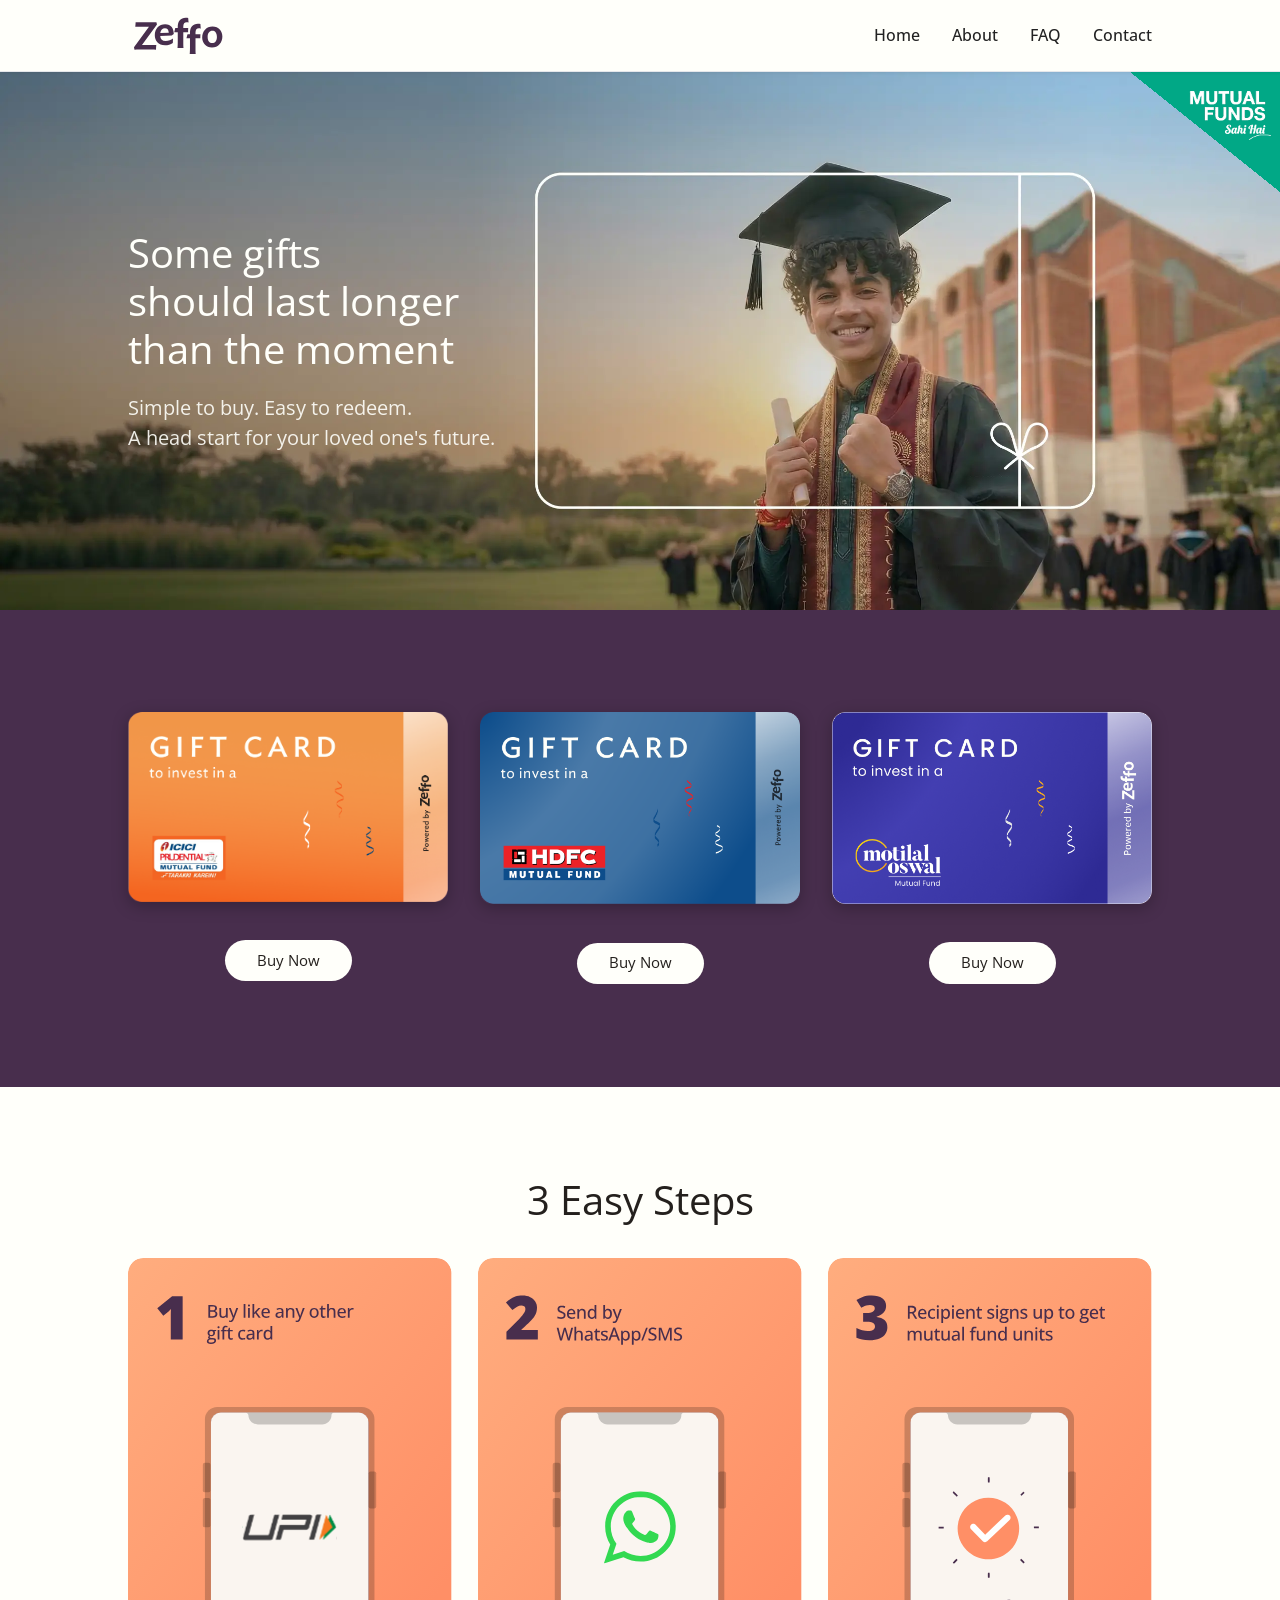
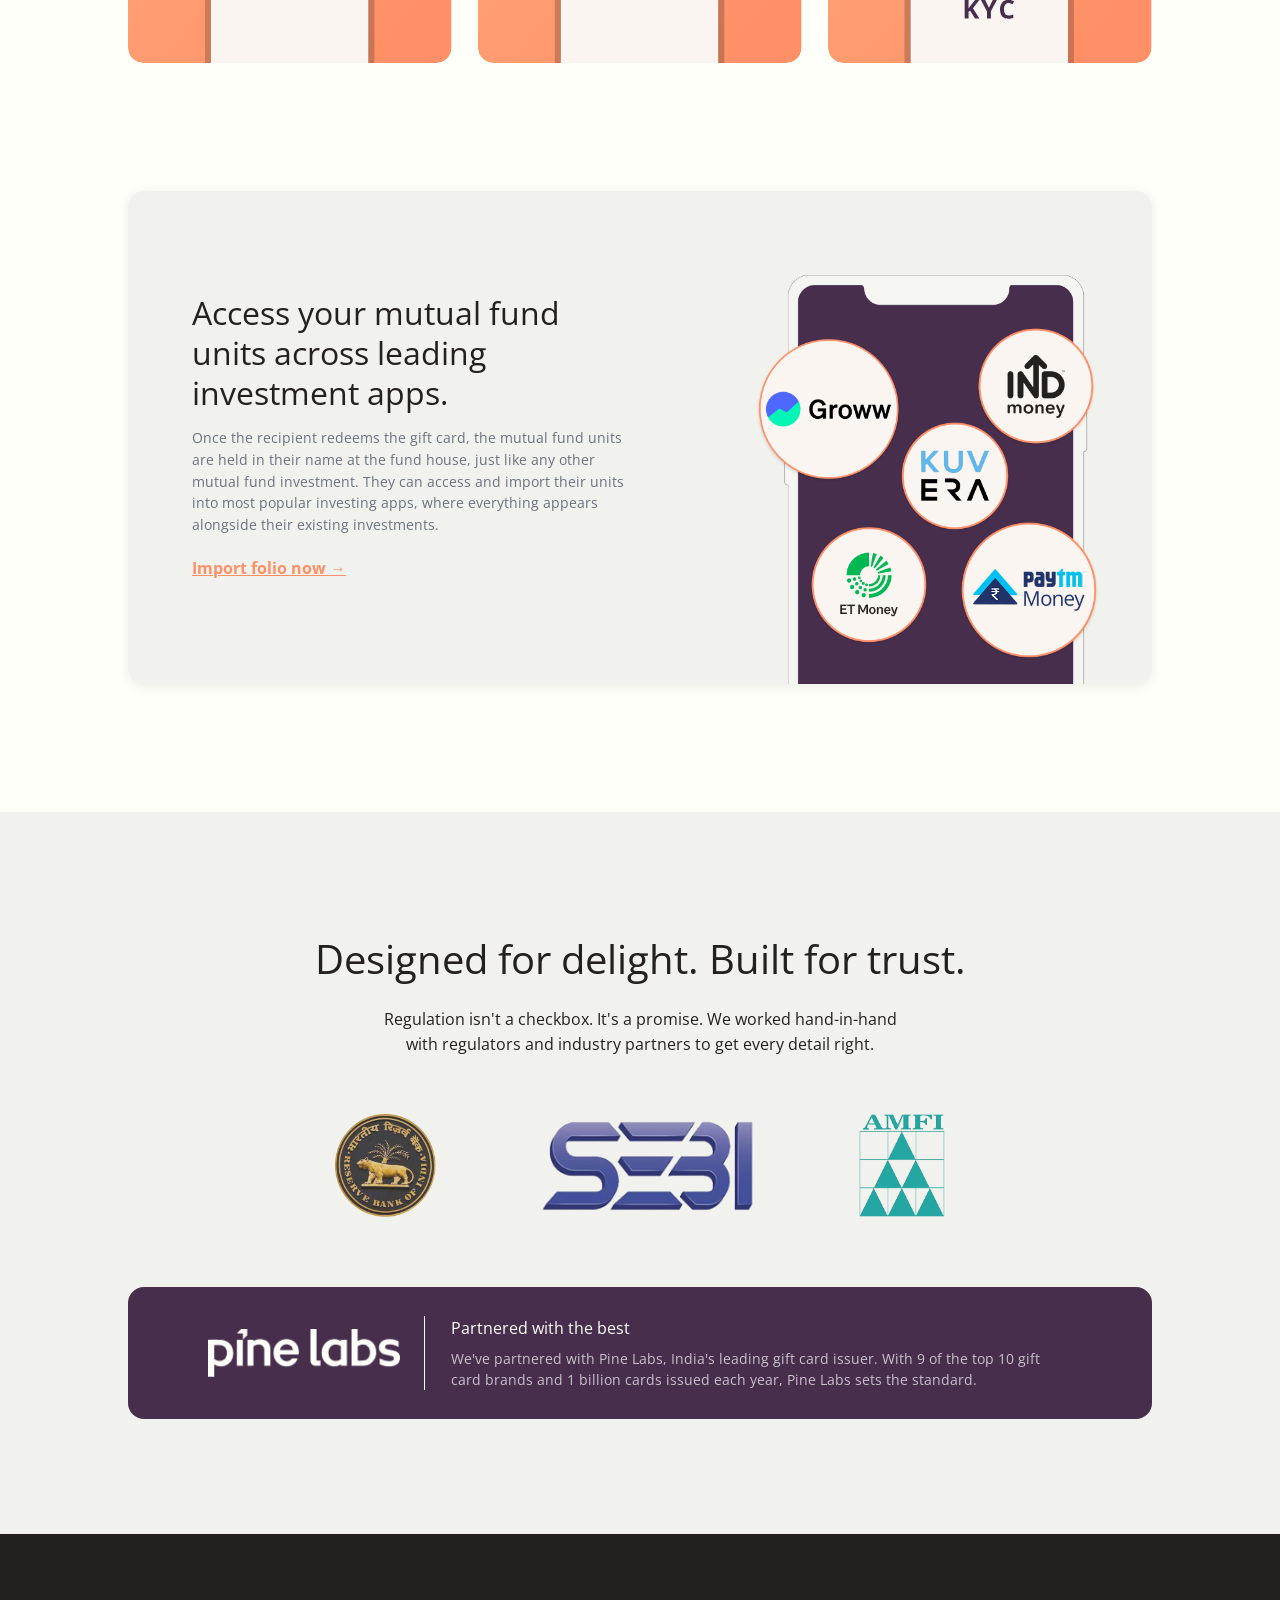
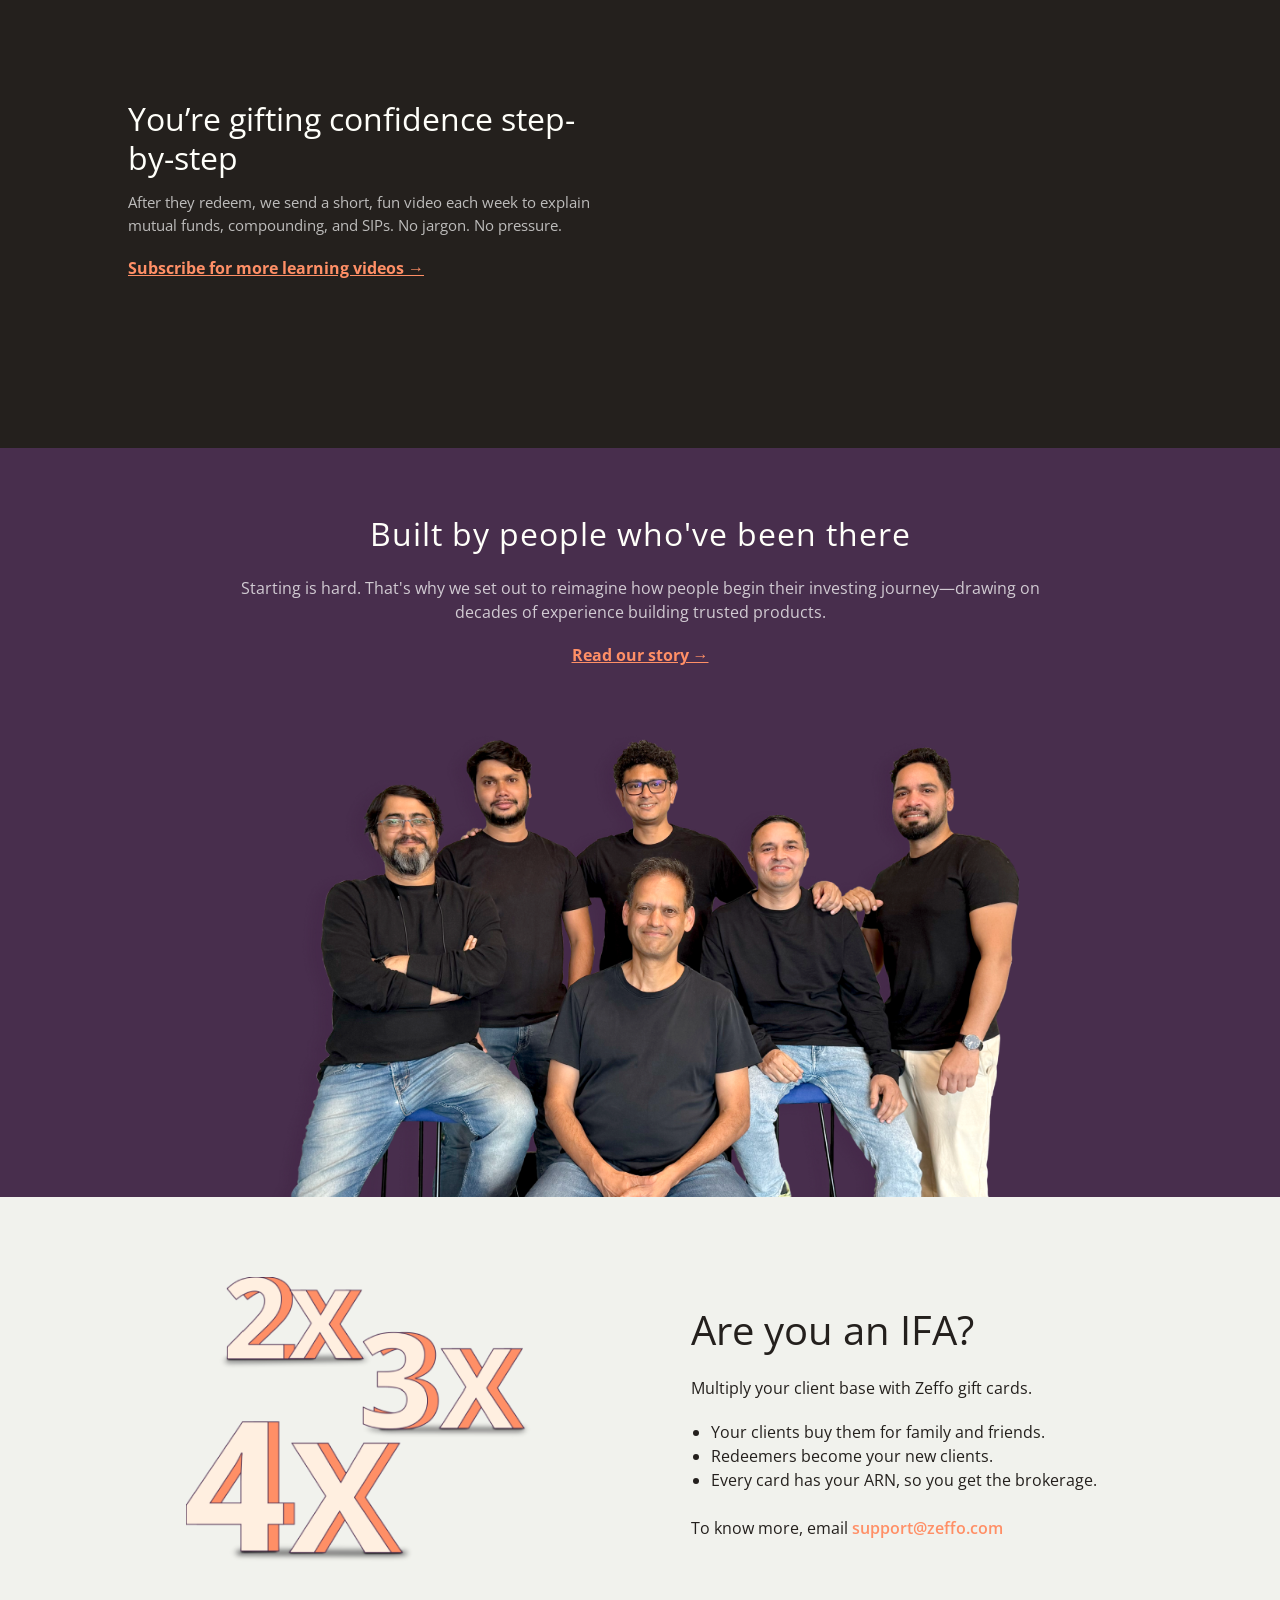
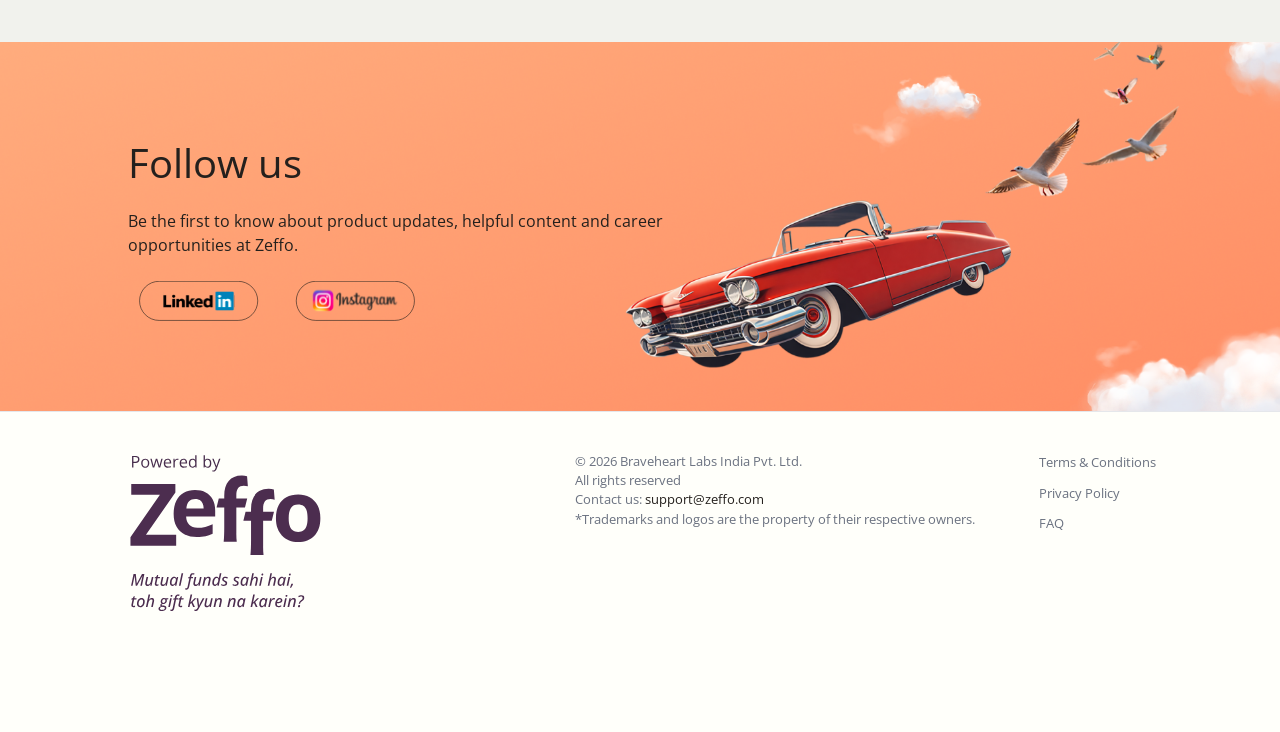
==== commit 8adcf059: "homepage changes__2" ====
--- a/index.html
+++ b/index.html
@@ -109,7 +109,7 @@
         <div class="infocard__text">
           <h3 class="infocard__subtitle">Access your mutual fund units across leading investment apps.</h3>
           <p class="infocard__desc">Once the recipient redeems the gift card, the mutual fund units are held in their name at the fund house, just like any other mutual fund investment. They can access and import their units into most popular investing apps, where everything appears alongside their existing investments.</p>
-          <a href="#" class="infocard__cta">Import folio now &rarr;</a>
+          <a href="videos.html" class="infocard__cta">Import folio now &rarr;</a>
         </div>
         <div class="infocard__image">
           <img src="assets/images/fintech_apps_cropped.png" alt="Info illustration" width="723" height="1153" loading="lazy">
@@ -164,7 +164,7 @@
       <div class="team__container">
         <h2 class="team__heading">Built by people who've been there</h2>
         <p class="team__desc">Starting is hard. That's why we set out to reimagine how people begin their investing journey—drawing on decades of experience building trusted products.</p>
-        <a href="#" class="team-section__cta">Read our story &rarr;</a>
+        <a href="about.html" class="team-section__cta">Read our story &rarr;</a>
         <div class="team__image">
           <img src="assets/images/team.png" alt="The Zeffo team" width="1054" height="680" loading="lazy">
         </div>
@@ -205,9 +205,6 @@
             </a>
           </div>
         </div>
-        <div class="follow__image">
-          <img src="assets/images/flying_car.png" alt="Flying car illustration" width="560" height="400" loading="lazy">
-        </div>
       </div>
     </section>
   </main>
--- a/css/style.css
+++ b/css/style.css
@@ -274,7 +274,7 @@
   display: flex;
   align-items: flex-start;
   justify-content: flex-end;
-  padding: 10px 10px 0 0;
+  padding: 15px 5px 0 0;
 }
 
 .hero__badge {
@@ -321,7 +321,7 @@
 .giftcards__container {
   max-width: var(--container-max);
   margin: 0 auto;
-  padding: 6vw var(--container-padding);
+  padding: 8vw var(--container-padding);
 }
 
 .giftcards__grid {
@@ -335,7 +335,7 @@
   flex-direction: column;
   align-items: center;
   gap: 3vw;
-  flex: 0 0 21.875vw;
+  flex: 0 0 25vw;
 }
 
 .giftcards__item .btn {
@@ -394,7 +394,7 @@
    ============================================ */
 
 .infocard {
-  padding: 10vw var(--container-padding) 12vw;
+  padding: 10vw var(--container-padding);
   background-color: var(--color-white);
   display: flex;
   justify-content: center;
@@ -408,7 +408,8 @@
   align-items: stretch;
   overflow: hidden;
   width: 80vw;
-  padding: 5vw;
+  padding: 8vw 5vw;
+  position: relative;
 }
 
 .infocard__text {
@@ -450,13 +451,13 @@
 
 .infocard__image {
   width: 35vw;
-  position: relative;
+  position: absolute;
+  bottom: 0;
+  right: 0;
 }
 
 .infocard__image img {
-  width: 80%;
-  position: absolute;
-  right: 0;
+  width: 100%;
   border-radius: 8px;
 }
 
@@ -487,7 +488,7 @@
 .trust__subheading {
   font-size: 1.25vw;
   line-height: 1.55;
-  color: var(--color-text-light);
+  color: var(--color-text);
   margin: 0 19.5vw 4.5vw;
 }
 
@@ -523,7 +524,7 @@
   display: flex;
   align-items: center;
   gap: 1.875vw;
-  margin-top: 10vw;
+  margin-top: 5.5vw;
   padding: 2.25vw 6.25vw;
   background-color: #482E4D;
   border-radius: 16px;
@@ -763,7 +764,11 @@
 
 .follow {
   background-color: var(--color-accent);
-  padding: 4.7vw 0;
+  background-image: url('../assets/images/follow_bg.png');
+  background-size: cover;
+  background-position: center;
+  background-repeat: no-repeat;
+  padding: 7vw 0;
 }
 
 .follow__container {
@@ -776,7 +781,7 @@
 }
 
 .follow__text {
-  flex: 1;
+  width: 47vw;
 }
 
 .follow__heading {
@@ -818,15 +823,6 @@
   border-radius: 4px;
 }
 
-.follow__image {
-  flex: 1;
-  display: flex;
-  justify-content: center;
-}
-
-.follow__image img {
-  width: 100%;
-}
 
 /* ============================================
    Footer
@@ -905,7 +901,7 @@
    ============================================ */
 
 .about-banner {
-  background-image: url('../assets/images/bg1.svg');
+  background-image: url('../assets/images/about_bg1.png');
   background-size: cover;
   background-position: center;
   background-repeat: no-repeat;
@@ -936,6 +932,7 @@
 .about-banner__line {
   font-size: 1.562vw;
   line-height: 1.6;
+  margin-bottom: 12px;
   color: rgba(255, 255, 255, 0.9);
 }
 
@@ -980,7 +977,7 @@
   font-size: 1.562vw;
   line-height: 1.6;
   color: var(--color-text);
-  max-width: 46.875vw;
+  max-width: 55vw;
   margin: 0 auto 12px;
 }
 
@@ -1042,11 +1039,11 @@
 /* From the Founder */
 
 .founder {
-  background-image: url('../assets/images/bg2.svg');
+  background-image: url('../assets/images/about_bg2.png');
   background-size: cover;
   background-position: center;
   background-repeat: no-repeat;
-  padding: 10.9vw 0;
+  padding: 9vw 0;
 }
 
 .founder__container {
@@ -1055,12 +1052,13 @@
   padding: 0 var(--container-padding);
   display: flex;
   align-items: flex-start;
-  gap: 3.75vw;
+  gap: 6vw;
 }
 
 .founder__image {
+  margin-top: 15px;
   flex: 0 0 21.875vw;
-  border-radius: 16px;
+  border-radius: 32px;
   overflow: hidden;
   background: #F1F2ED;
 }
@@ -1085,6 +1083,7 @@
   line-height: 1.6;
   color: rgba(255, 255, 255, 0.8);
   margin-bottom: 16px;
+  letter-spacing: 0.5px;
 }
 
 .founder__sign {
@@ -1142,7 +1141,7 @@
   flex: 1;
   aspect-ratio: 1 / 1;
   max-width: 42.2vw;
-  border: 2px solid var(--color-accent);
+  border: 1px solid var(--color-accent);
   border-radius: 12px;
   padding: 3.125vw;
   display: flex;
@@ -1200,9 +1199,30 @@
 
 /* Category tabs */
 
+.faq__video__container {
+  text-align: center;
+}
+
+.faq__video__heading {
+  font-size: 2.5vw;
+  margin: 48px 0 32px;
+}
+
+.faq__video {
+  overflow: hidden;
+  width: 100%;
+  margin-bottom: 48px;
+}
+
+.faq__video video {
+  width: 100%;
+  border: 1px solid #FF8F66;
+  border-radius: 16px;
+}
+
 .faq__tabs {
   display: flex;
-  border: 2px solid var(--color-accent);
+  border: 1px solid var(--color-accent);
   border-radius: 8px;
   overflow: hidden;
   width: 100%;
@@ -1288,6 +1308,11 @@
   color: var(--color-text-light);
 }
 
+.faq__answer a {
+  text-decoration: underline;
+  color: initial;
+}
+
 /* ============================================
    FAQ Contact Section
    ============================================ */
@@ -1365,8 +1390,8 @@
 }
 
 .vidpage__tile {
-  width: 300px;
-  height: 300px;
+  width: 275px;
+  height: 275px;
   background-color: var(--color-gray);
   border-radius: 16px;
   border: none;
@@ -1392,6 +1417,12 @@
 
 .vidpage__tile:active {
   transform: scale(0.97);
+}
+
+.vidpage__tile .img__cont {
+  height: 120px;
+  display: flex;
+  align-items: center;
 }
 
 .vidpage__logo {
@@ -1505,7 +1536,7 @@
 
 @media (max-width: 767px) {
   :root {
-    --container-padding: 32px;
+    --container-padding: 5vw;
     --header-height: 60px;
   }
 
@@ -1659,7 +1690,7 @@
   }
 
   .steps__heading {
-    margin-bottom: 28px;
+    margin-bottom: 40px;
   }
 
   .steps__grid {
@@ -1669,24 +1700,24 @@
   }
 
   .steps__item {
-    max-width: 320px;
+    max-width: 400px;
+    width: 100%;
   }
 
   /* Info card mobile */
 
   .infocard {
-    padding: 48px 0 60px;
+    padding: 64px 0 0 0;
   }
 
   .infocard__card {
-    width: 90%;
+    width: 100%;
+    border-radius: 0;
     flex-direction: column;
   }
 
   .infocard__text {
-    width: 80vw;
-    padding: 5vw;
-    padding-bottom: 28px;
+    width: 90vw;
     text-align: center;
   }
 
@@ -1695,6 +1726,7 @@
     width: 100%;
     height: 80vw;
     max-height: 480px;
+    position: relative;
   }
 
   .infocard__image img {
@@ -1709,7 +1741,8 @@
   /* Trust mobile */
 
   .trust {
-    padding: 60px var(--container-padding) 40px;
+    padding: 48px var(--container-padding);
+    background: none;
   }
 
   .trust__heading br {
@@ -1733,6 +1766,7 @@
     text-align: center;
     gap: 16px;
     padding: 24px;
+    margin-top: 48px;
   }
 
   .partners h3 {
@@ -1784,6 +1818,15 @@
     gap: 32px;
   }
 
+  .multiplier__intro {
+    text-align: center;
+    margin-bottom: 8px;
+  }
+
+  .multiplier__list {
+    margin-left: 6vw;
+  }
+
   .multiplier__image img {
     max-width: 320px;
   }
@@ -1792,10 +1835,19 @@
     text-align: center;
   }
 
+  .multiplier__footer {
+    text-align: center;
+  }
+
   /* Follow us mobile */
 
   .follow {
-    padding: 40px 0;
+    background-image: url('../assets/images/follow_bg_mobile.png');
+    padding: 28px 0 35vw;
+  }
+
+  .follow__text {
+    width: auto;
   }
 
   .follow__container {
@@ -1813,9 +1865,6 @@
     height: 28px;
   }
 
-  .follow__image img {
-    max-width: 280px;
-  }
 
   /* Footer mobile */
 
@@ -1849,6 +1898,7 @@
   /* About page mobile */
 
   .about-banner {
+    background-image: url('../assets/images/about_bg1_mobile.png');
     padding: 48px 0;
   }
 
@@ -1862,8 +1912,13 @@
     text-align: center;
   }
 
+  .about-banner__text p {
+    margin-bottom: 8px;
+  }
+
   .about-banner__heading {
     font-weight: 400;
+    margin-bottom: 12px;
   }
 
   .about-banner__image img {
@@ -1919,12 +1974,12 @@
   /* Founder mobile */
 
   .founder {
+    background-image: url('../assets/images/about_bg2_mobile.png');
     padding: 48px 0;
   }
 
   .founder__container {
     flex-direction: column;
-    align-items: center;
     gap: 32px;
   }
 
@@ -1958,6 +2013,7 @@
   }
 
   .quickhelp__container {
+    gap: 4vw;
     flex-direction: column;
     align-items: center;
   }
@@ -1986,6 +2042,28 @@
     max-width: 100%;
   }
 
+  .faq__video__heading {
+    font-size: 5.8vw;
+    margin: 40px 0 20px;
+    max-width: 80vw;
+  }
+
+
+  .faq__video {
+    overflow: hidden;
+    border: none;
+    height: auto;
+  }
+
+  .faq__video video {
+    border-radius: 16px;
+    overflow: hidden;
+    border: 1px solid #FF8F66;
+    height: auto;
+    width: 100%;
+  }
+
+
   .faq__tabs {
     width: 100%;
     max-width: 100%;
@@ -2009,7 +2087,7 @@
   /* FAQ contact mobile */
 
   .faq-contact {
-    padding: 40px 0;
+    padding: 40px 0 120px;
   }
 
   .faq-contact__container {
@@ -2052,6 +2130,10 @@
     gap: 16px;
   }
 
+  .vidpage__tile .img__cont {
+    height: 60px;
+  }
+
   .vidpage__logo {
     max-width: 100px;
     max-height: 60px;
@@ -2074,10 +2156,6 @@
    ============================================ */
 
 @media (max-width: 400px) {
-  .giftcards__item {
-    max-width: 240px;
-  }
-
   .steps__heading,
   .infocard__subtitle,
   .trust__heading,
@@ -2086,6 +2164,7 @@
   .multiplier__heading,
   .follow__heading {
     font-size: 24px;
+    letter-spacing: -0.5px;
   }
 
   .trust__subheading,
@@ -2094,7 +2173,7 @@
   .multiplier__intro,
   .multiplier__list li,
   .follow__desc {
-    font-size: 12px;
+    font-size: 14px;
   }
 
   .infocard__cta,
@@ -2104,7 +2183,7 @@
   }
 
   .trust__container {
-    padding: 0 var(--container-padding);
+    padding: 0;
   }
 
   .partners {
@@ -2125,20 +2204,6 @@
     font-size: 24px;
   }
 
-  .senior-team__grid {
-    grid-template-columns: repeat(2, 100px);
-    gap: 20px;
-  }
-
-  .senior-team__member {
-    width: 100px;
-  }
-
-  .senior-team__photo {
-    width: 100px;
-    height: 100px;
-  }
-
   .about-goal__text {
     font-size: 20px;
   }
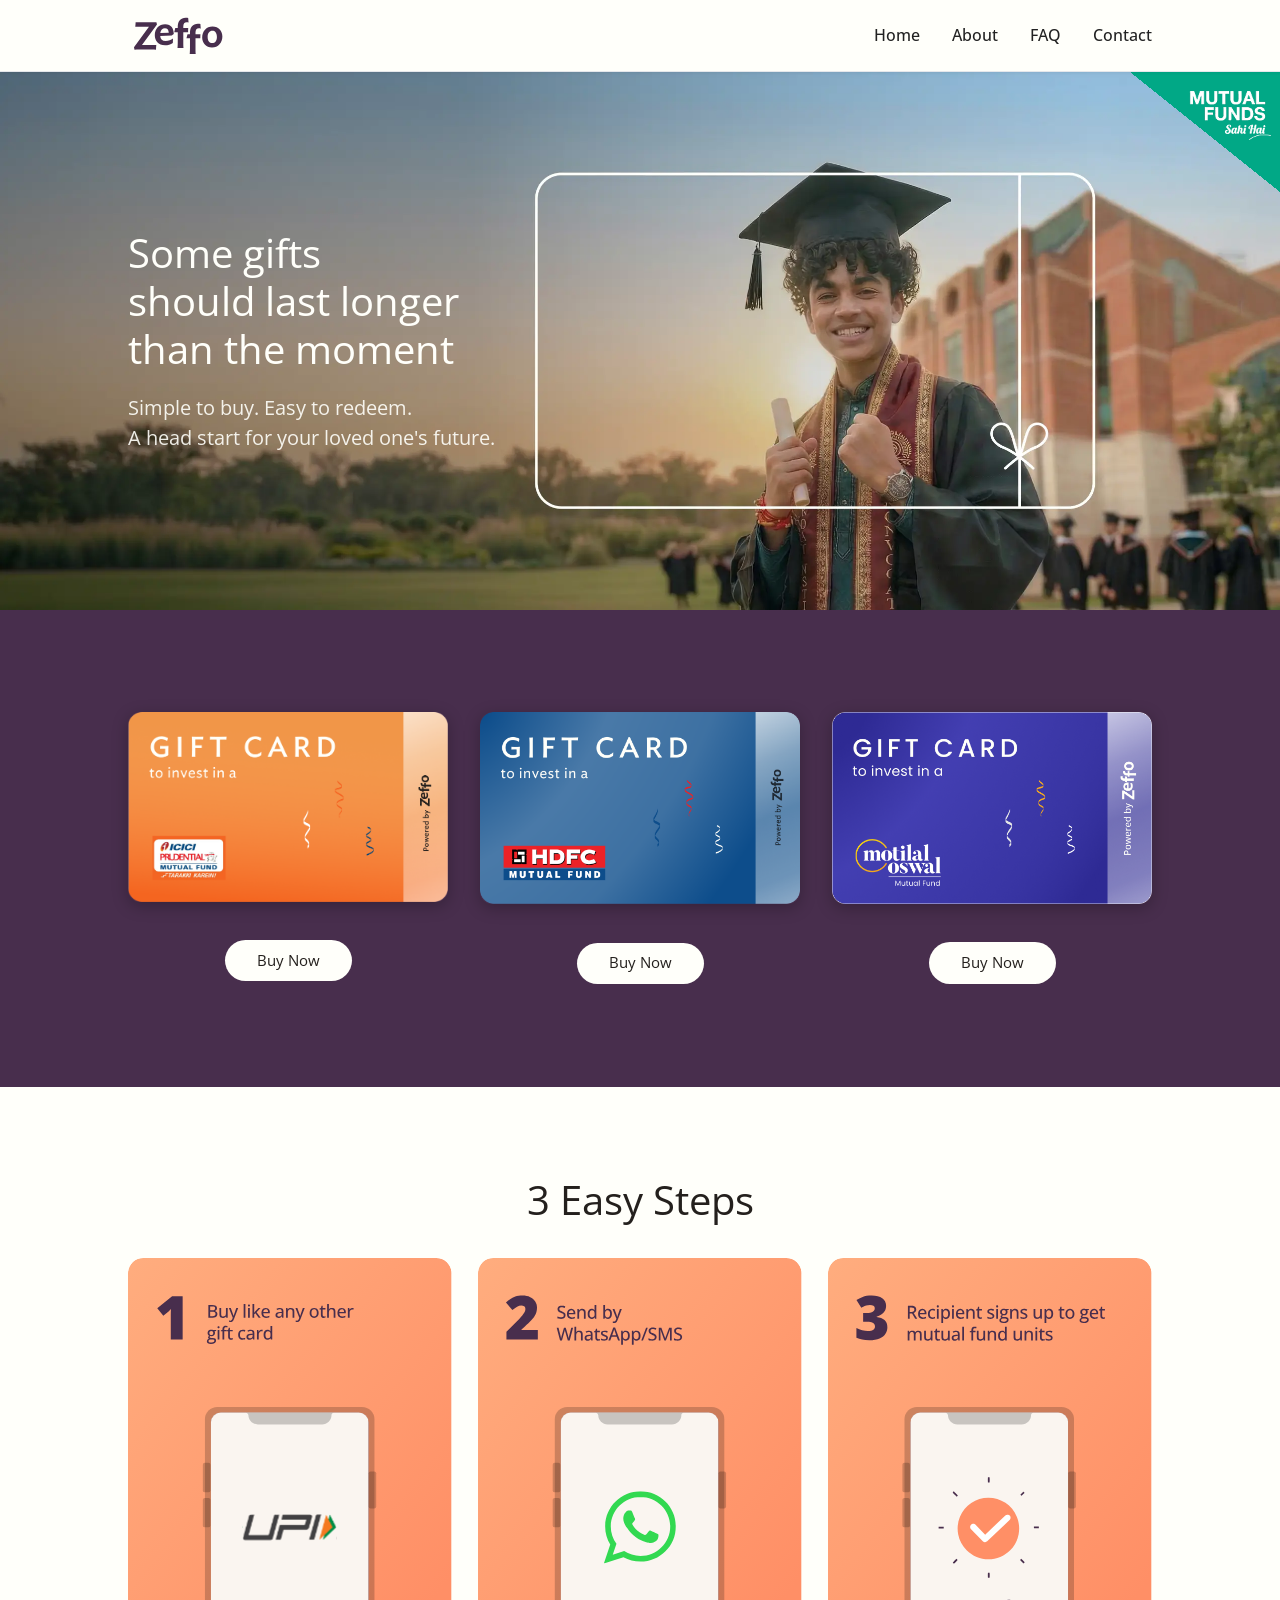
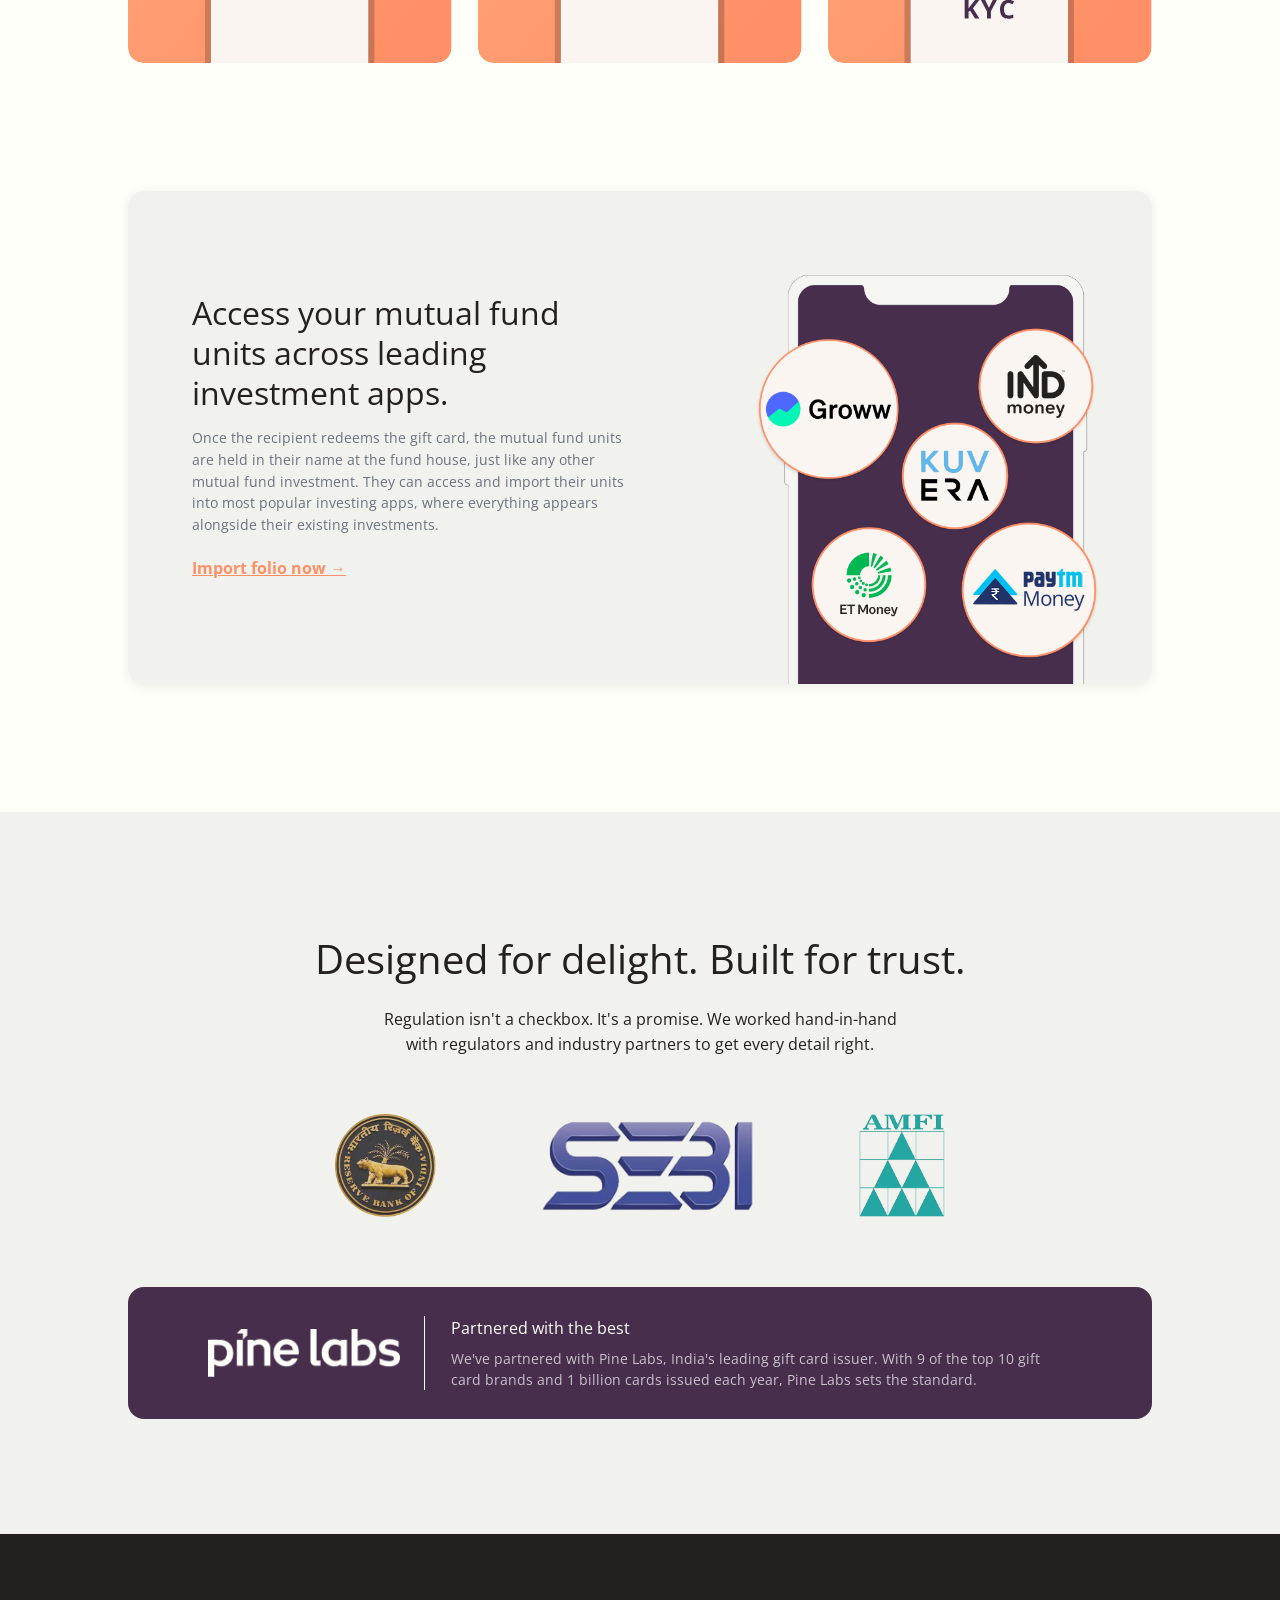
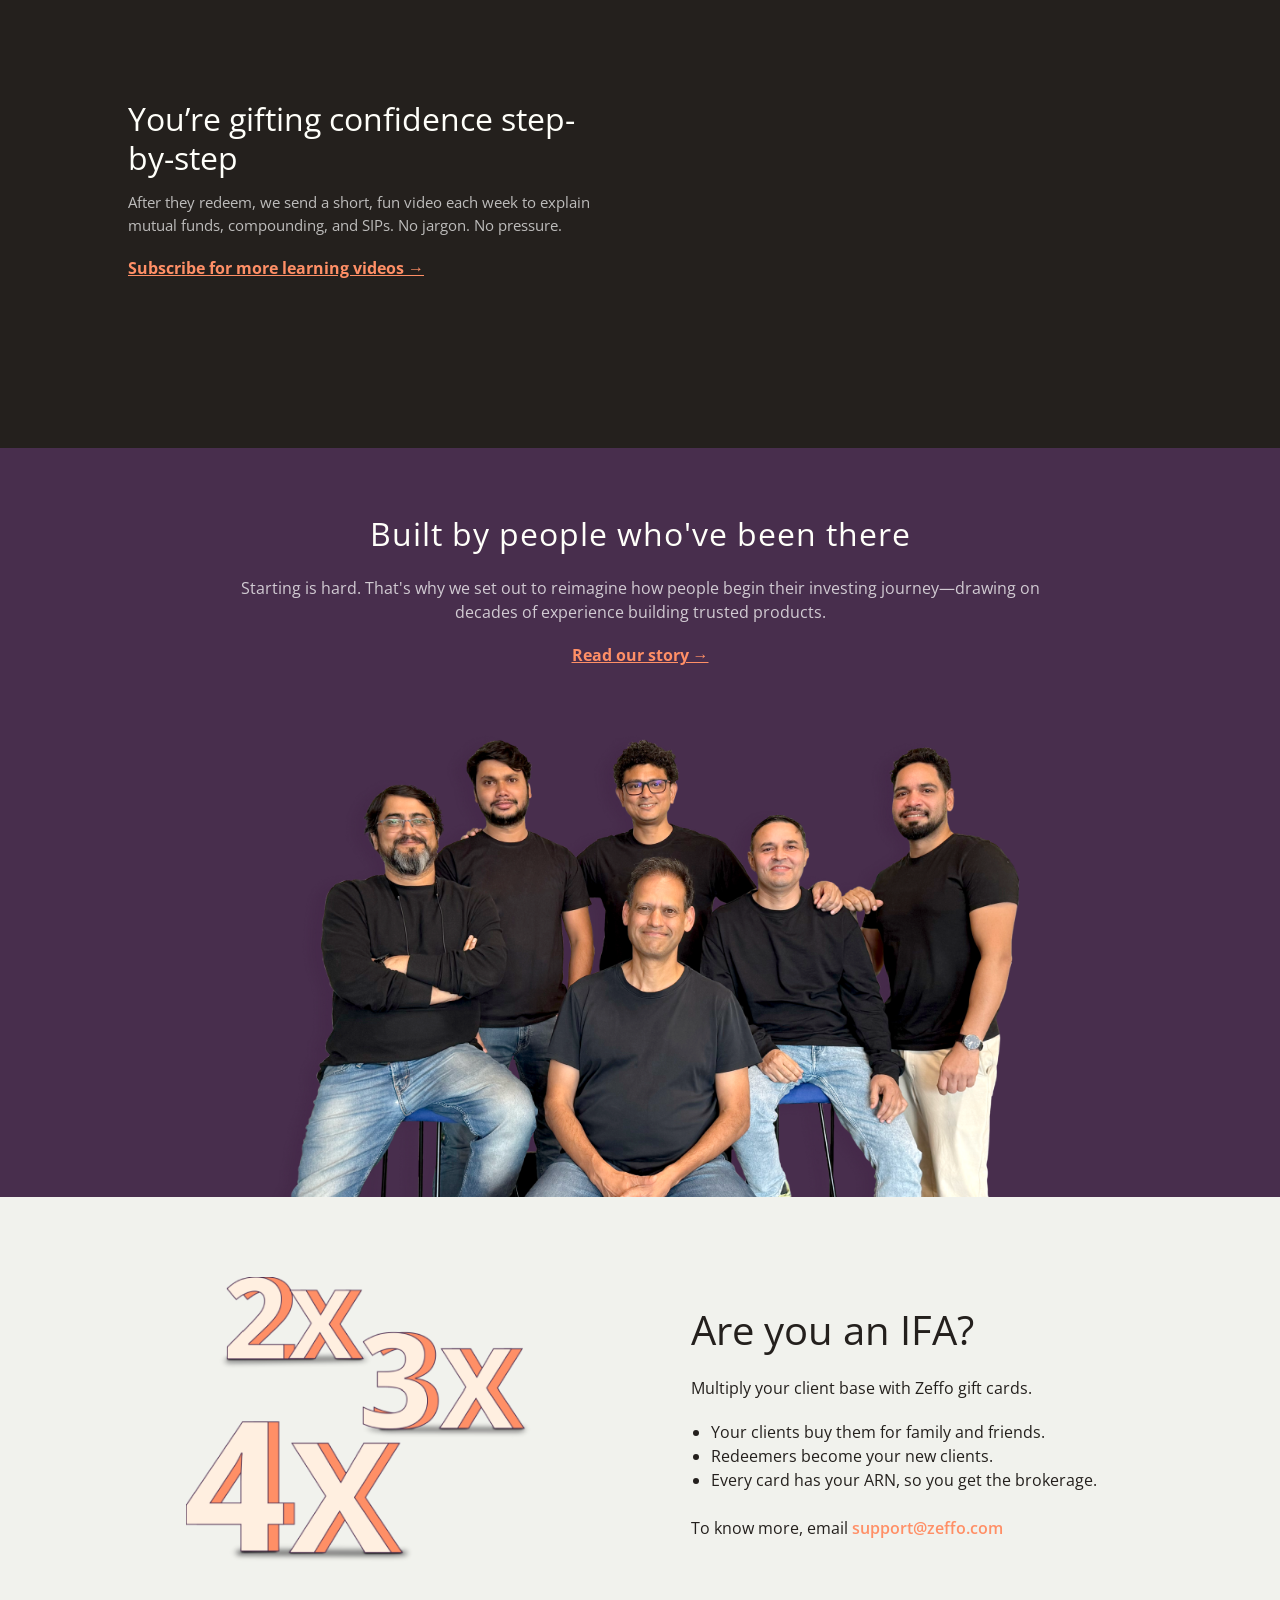
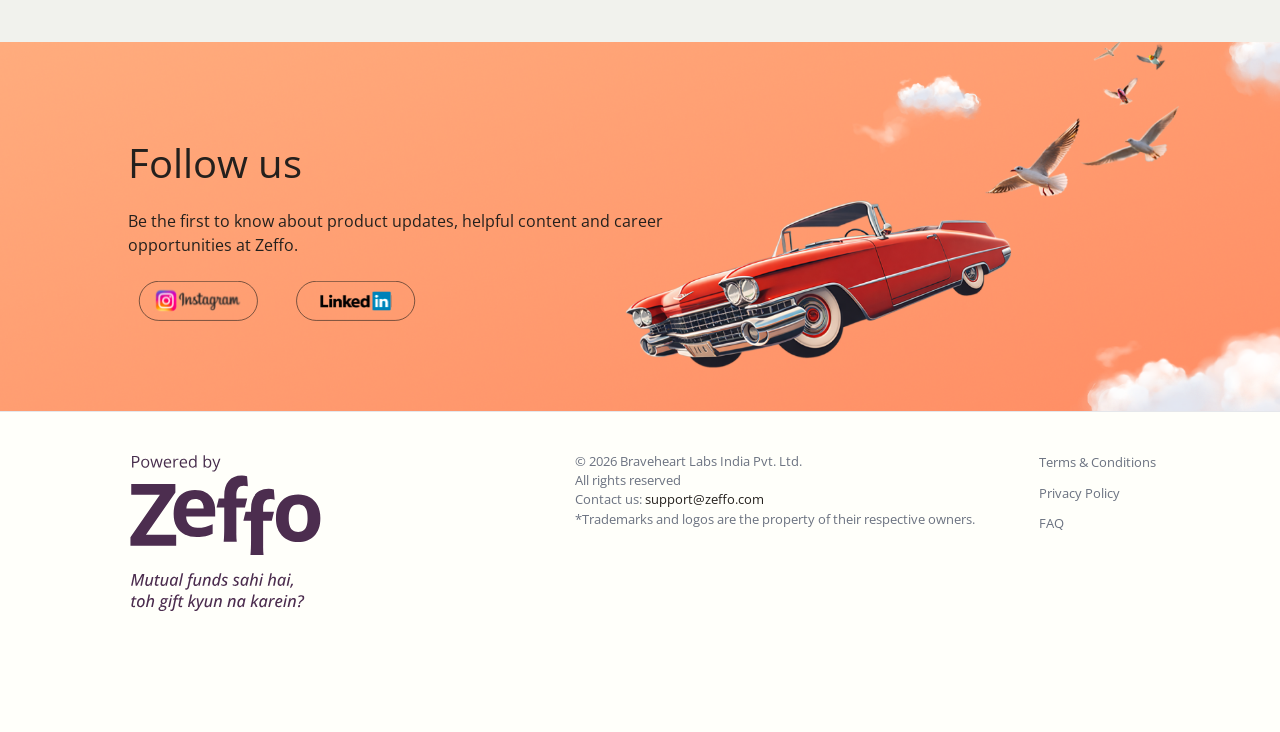
==== commit 50b6e1a1: "changes 08-04" ====
--- a/index.html
+++ b/index.html
@@ -197,11 +197,11 @@
           <h2 class="follow__heading">Follow us</h2>
           <p class="follow__desc">Be the first to know about product updates, helpful content and career opportunities at Zeffo.</p>
           <div class="follow__socials">
+            <a href="https://www.instagram.com/zeffo" target="_blank" rel="noopener noreferrer" class="follow__social-link" aria-label="Follow Zeffo on Instagram">
+              <img src="assets/images/instagram.svg" alt="Instagram" width="321" height="108" loading="lazy">
+            </a>
             <a href="https://www.linkedin.com/company/zeffo" target="_blank" rel="noopener noreferrer" class="follow__social-link" aria-label="Follow Zeffo on LinkedIn">
               <img src="assets/images/linkedin.svg" alt="LinkedIn" width="321" height="108" loading="lazy">
-            </a>
-            <a href="https://www.instagram.com/zeffo" target="_blank" rel="noopener noreferrer" class="follow__social-link" aria-label="Follow Zeffo on Instagram">
-              <img src="assets/images/instagram.svg" alt="Instagram" width="321" height="108" loading="lazy">
             </a>
           </div>
         </div>
--- a/css/style.css
+++ b/css/style.css
@@ -1124,7 +1124,7 @@
 .quickhelp {
   display: flex;
   justify-content: center;
-  padding: 0 0 3.75vw;
+  padding: 0 0 8vw;
   background-color: var(--color-white);
 }
 
@@ -1152,6 +1152,7 @@
 }
 
 .quickhelp__title {
+  line-height: 1.25;
   font-size: 3.125vw;
   font-weight: 400;
   color: var(--color-text);
@@ -1201,11 +1202,15 @@
 
 .faq__video__container {
   text-align: center;
+  display: flex;
+  justify-content: center;
+  flex-direction: column;
+  align-items: center;
 }
 
 .faq__video__heading {
   font-size: 2.5vw;
-  margin: 48px 0 32px;
+  margin: 3.75vw 0 2.5vw;
 }
 
 .faq__video {
@@ -1264,7 +1269,7 @@
   border: none;
   padding: 1.5625vw 0;
   font-family: var(--font-family);
-  font-size: 1.5625vw;
+  font-size: 1.25vw;
   font-weight: 600;
   color: var(--color-text);
   text-align: left;
@@ -1318,7 +1323,7 @@
    ============================================ */
 
 .faq-contact {
-  padding: 4.7vw 0;
+  padding: 2vw 0 12vw;
   background-color: var(--color-white);
   text-align: center;
 }
@@ -1365,7 +1370,7 @@
 
 .vidpage {
   background-color: var(--color-white);
-  padding: 60px 0 80px;
+  padding: 60px 0 12.5vw;
 }
 
 .vidpage__container {
@@ -1375,7 +1380,7 @@
 }
 
 .vidpage__heading {
-  font-size: var(--fs-heading);
+  font-size: 3.125vw;
   font-weight: 400;
   color: var(--color-text);
   text-align: center;
@@ -1552,7 +1557,8 @@
   .about-banner__heading,
   .senior-team__heading,
   .senior-team__goal,
-  .founder__heading {
+  .founder__heading,
+  .vidpage__heading {
     font-size: clamp(20px, 5.8vw, 30px);
   }
 
@@ -2009,7 +2015,7 @@
   /* Quick help mobile */
 
   .quickhelp {
-    padding: 0 0 40px;
+    padding: 0 0 80px;
   }
 
   .quickhelp__container {
@@ -2044,7 +2050,7 @@
 
   .faq__video__heading {
     font-size: 5.8vw;
-    margin: 40px 0 20px;
+    margin: 0 0 24px;
     max-width: 80vw;
   }
 
@@ -2076,7 +2082,7 @@
 
   .faq__question {
     padding: 16px 0;
-    font-size: 16px;
+    font-size: 15px;
   }
 
   .faq__answer p {
@@ -2110,7 +2116,7 @@
   /* Videos page mobile */
 
   .vidpage {
-    padding: 40px 0 60px;
+    padding: 40px 0 20vw;
   }
 
   .vidpage__heading {
